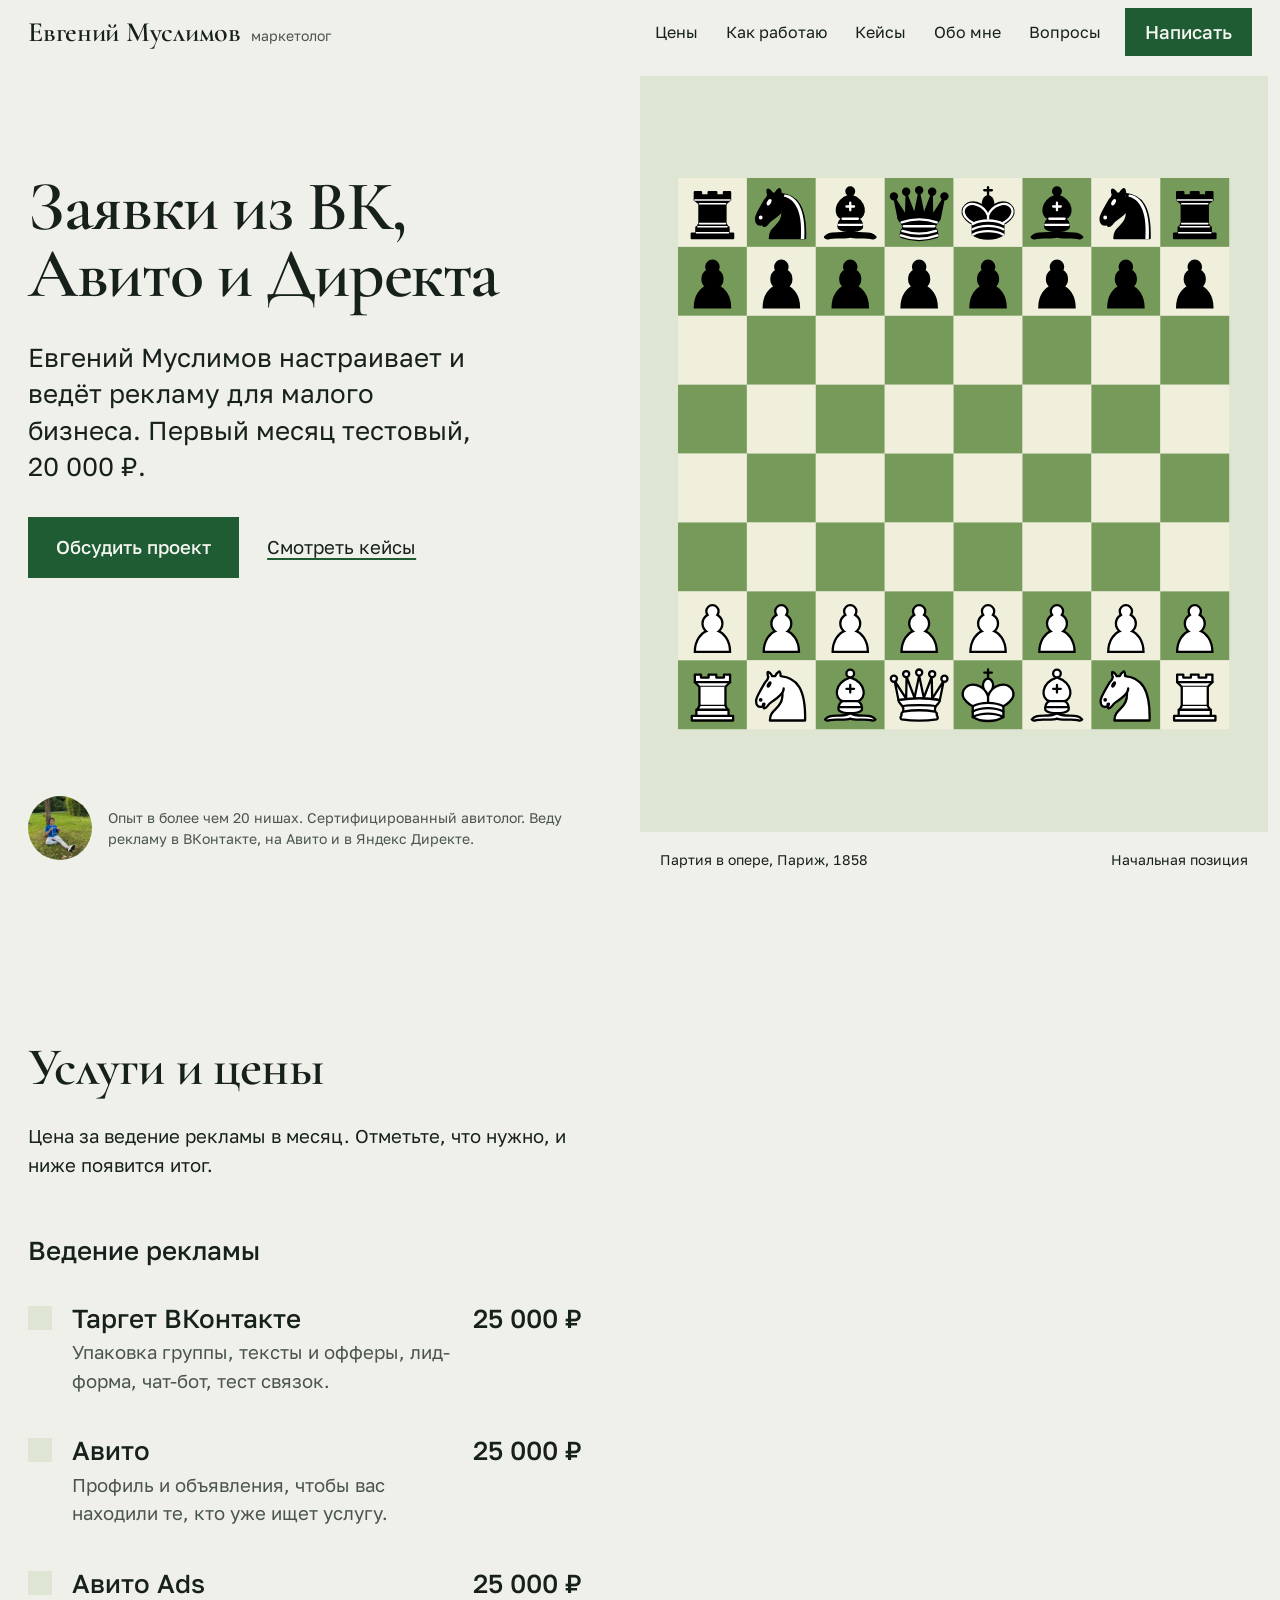
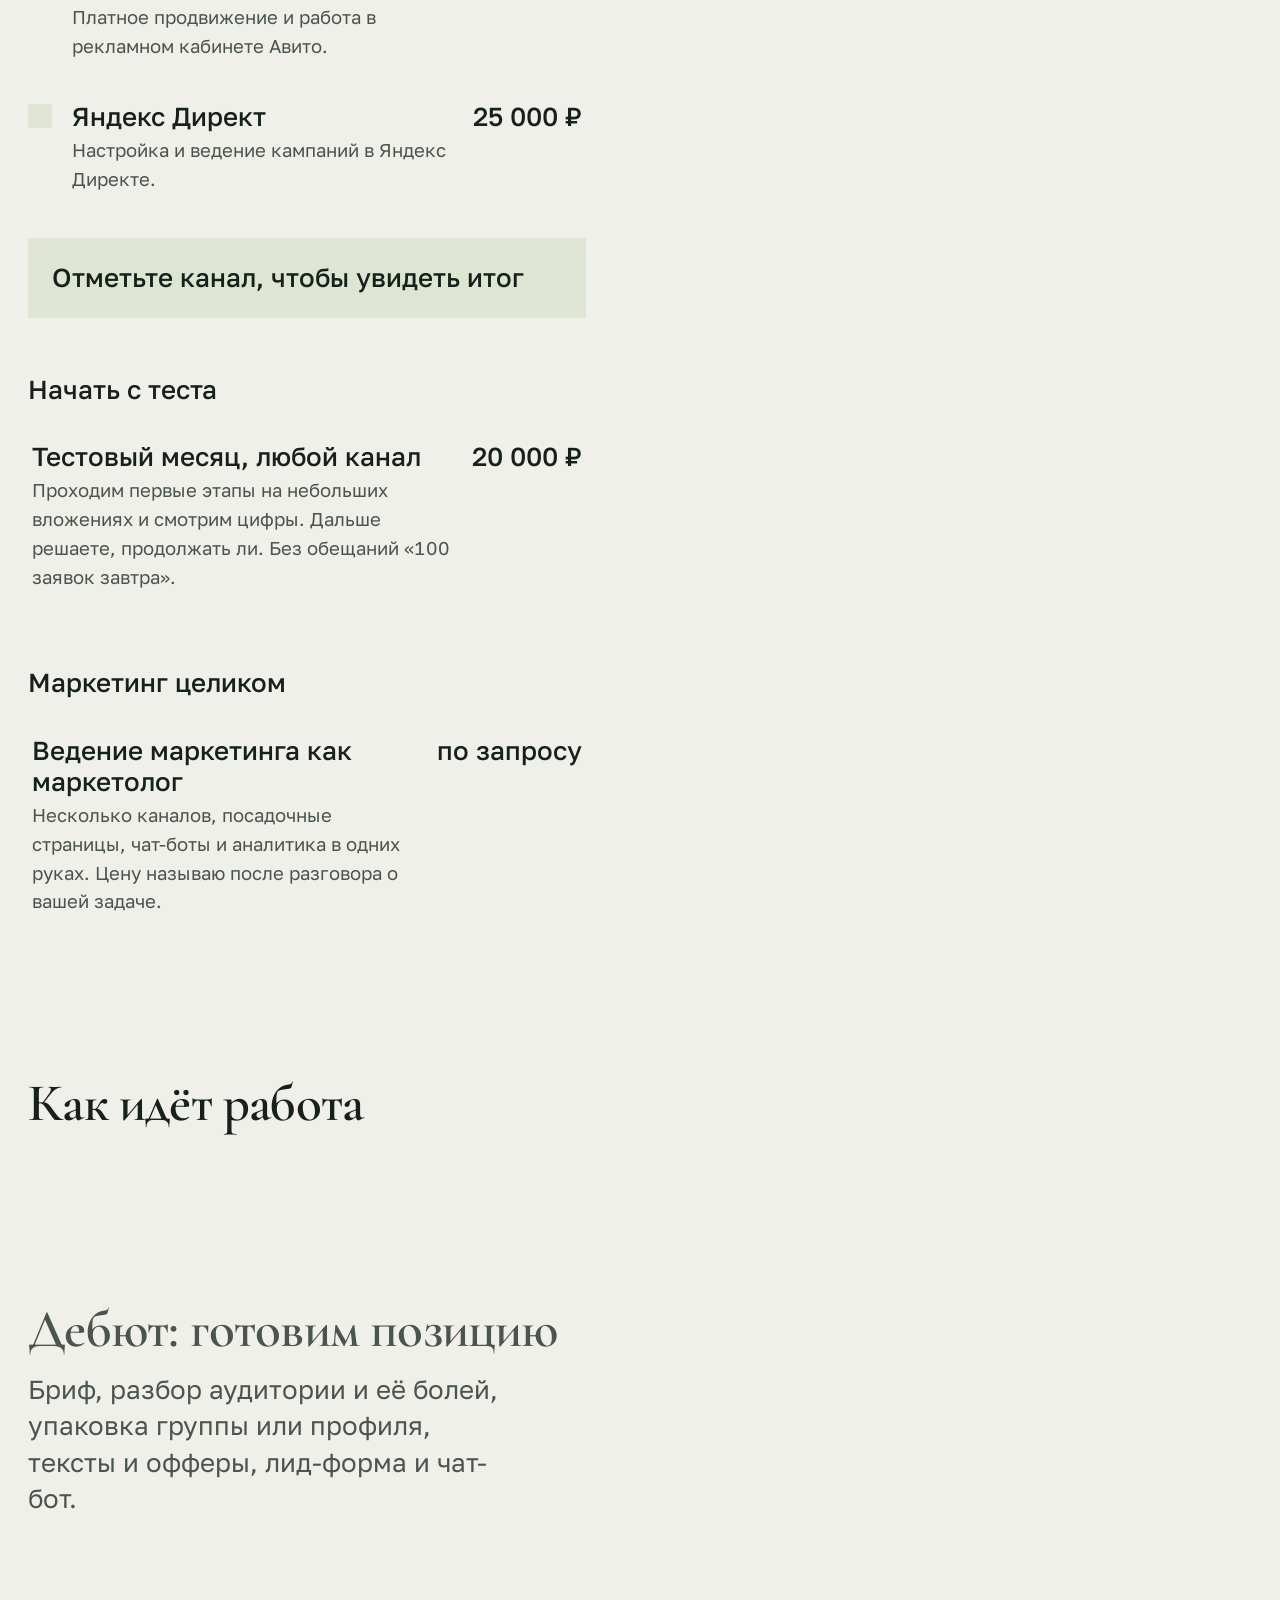
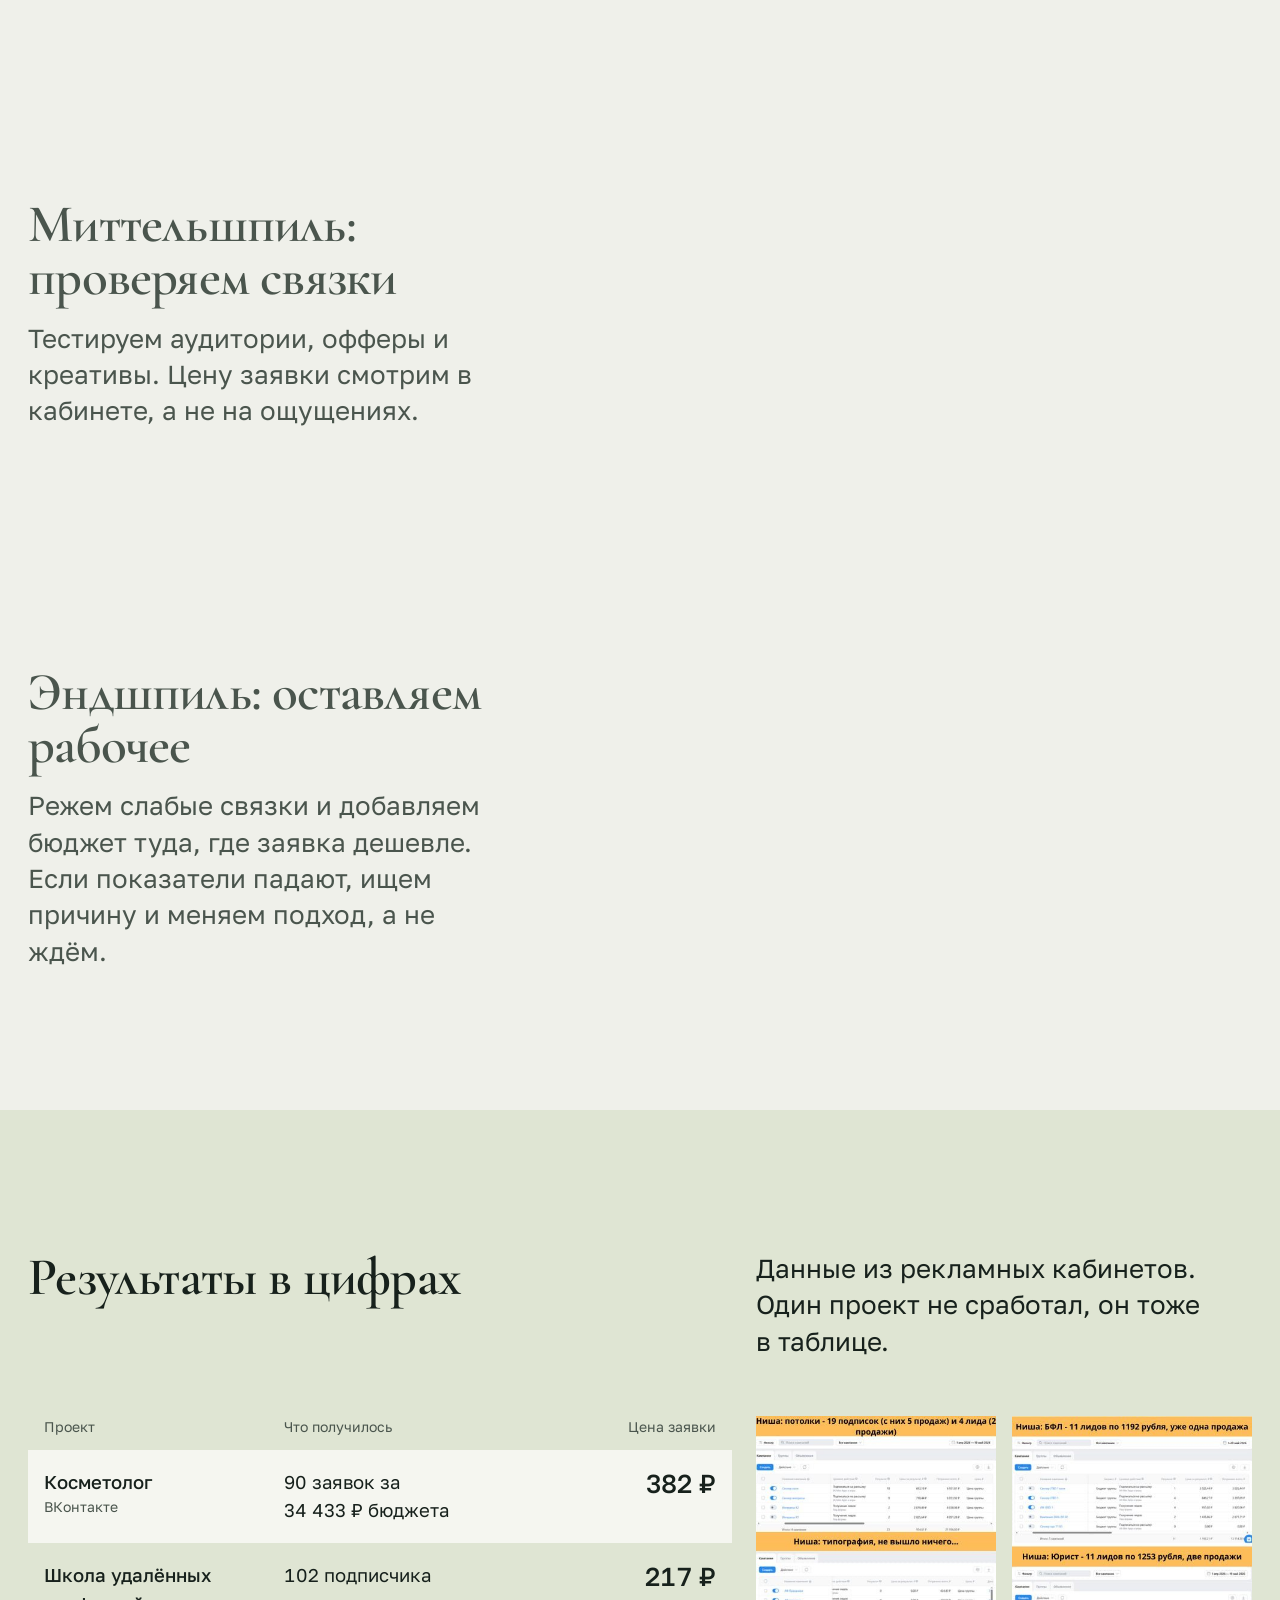
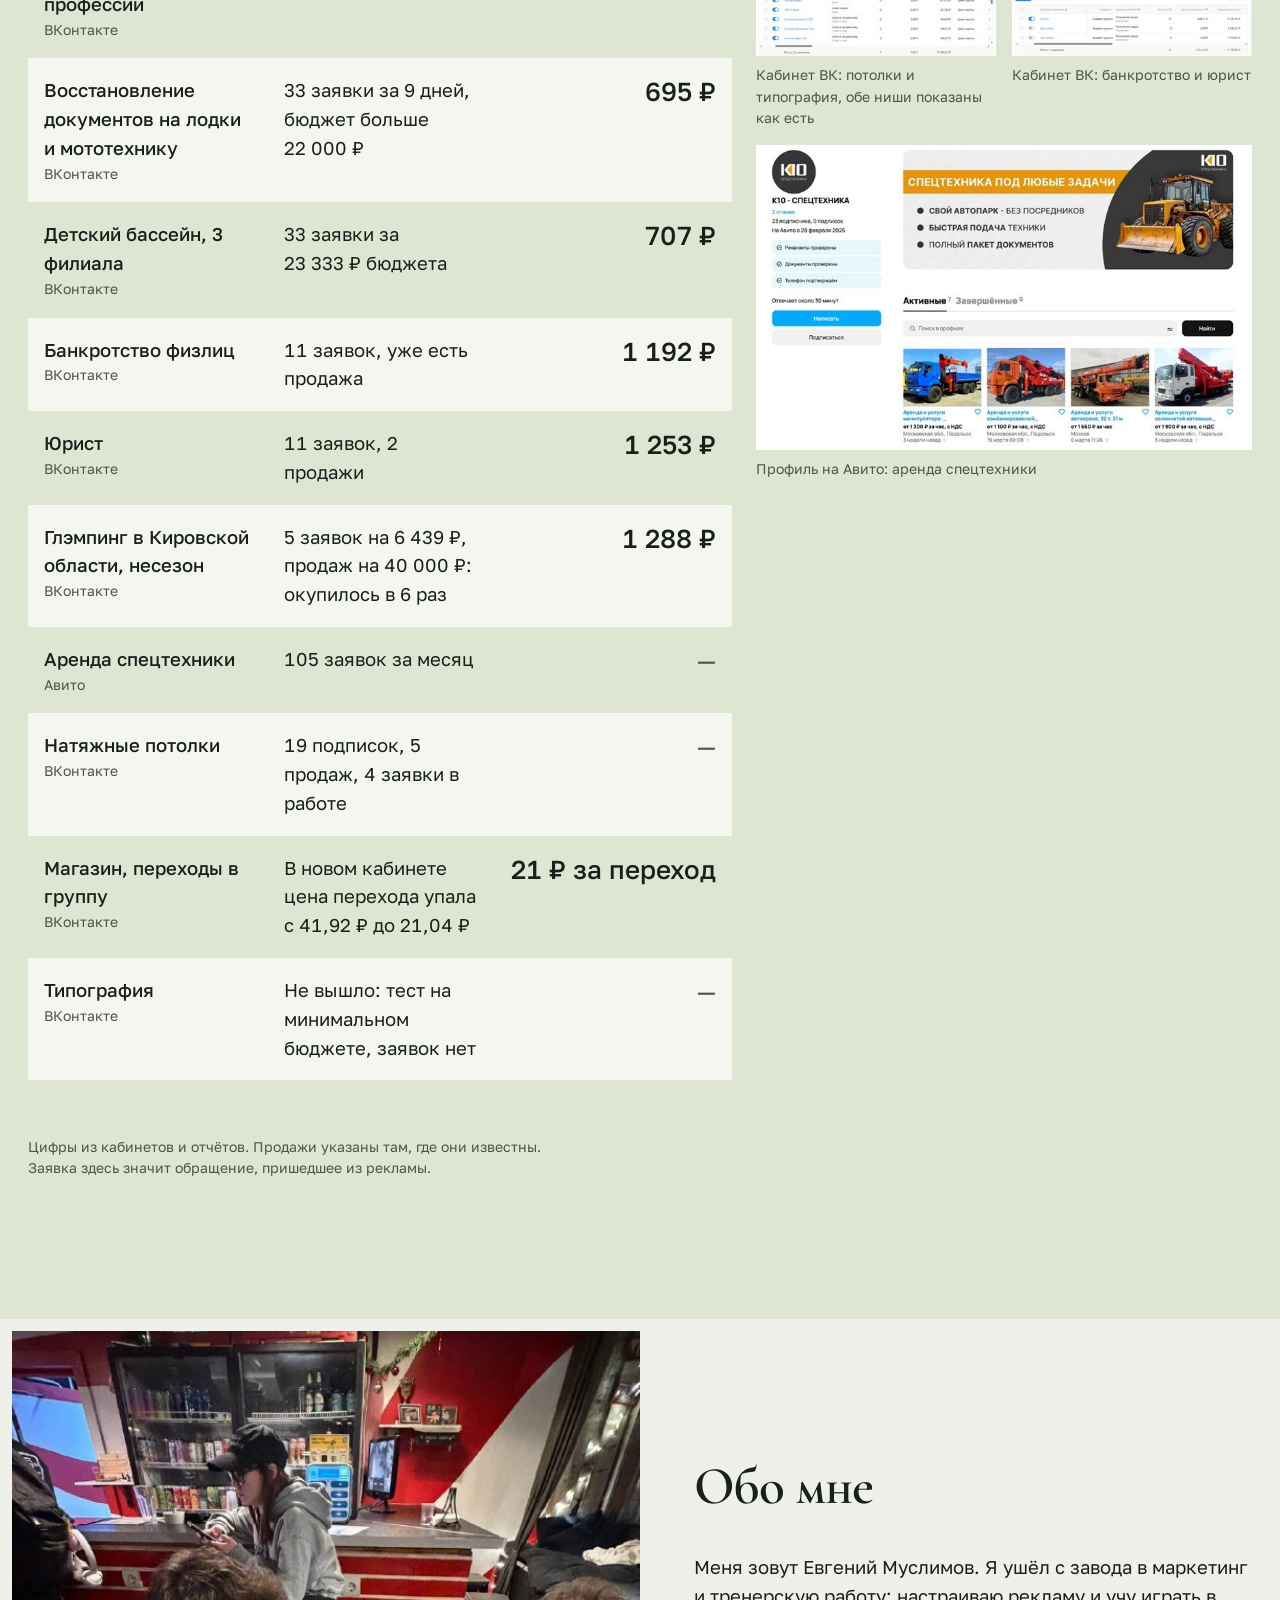
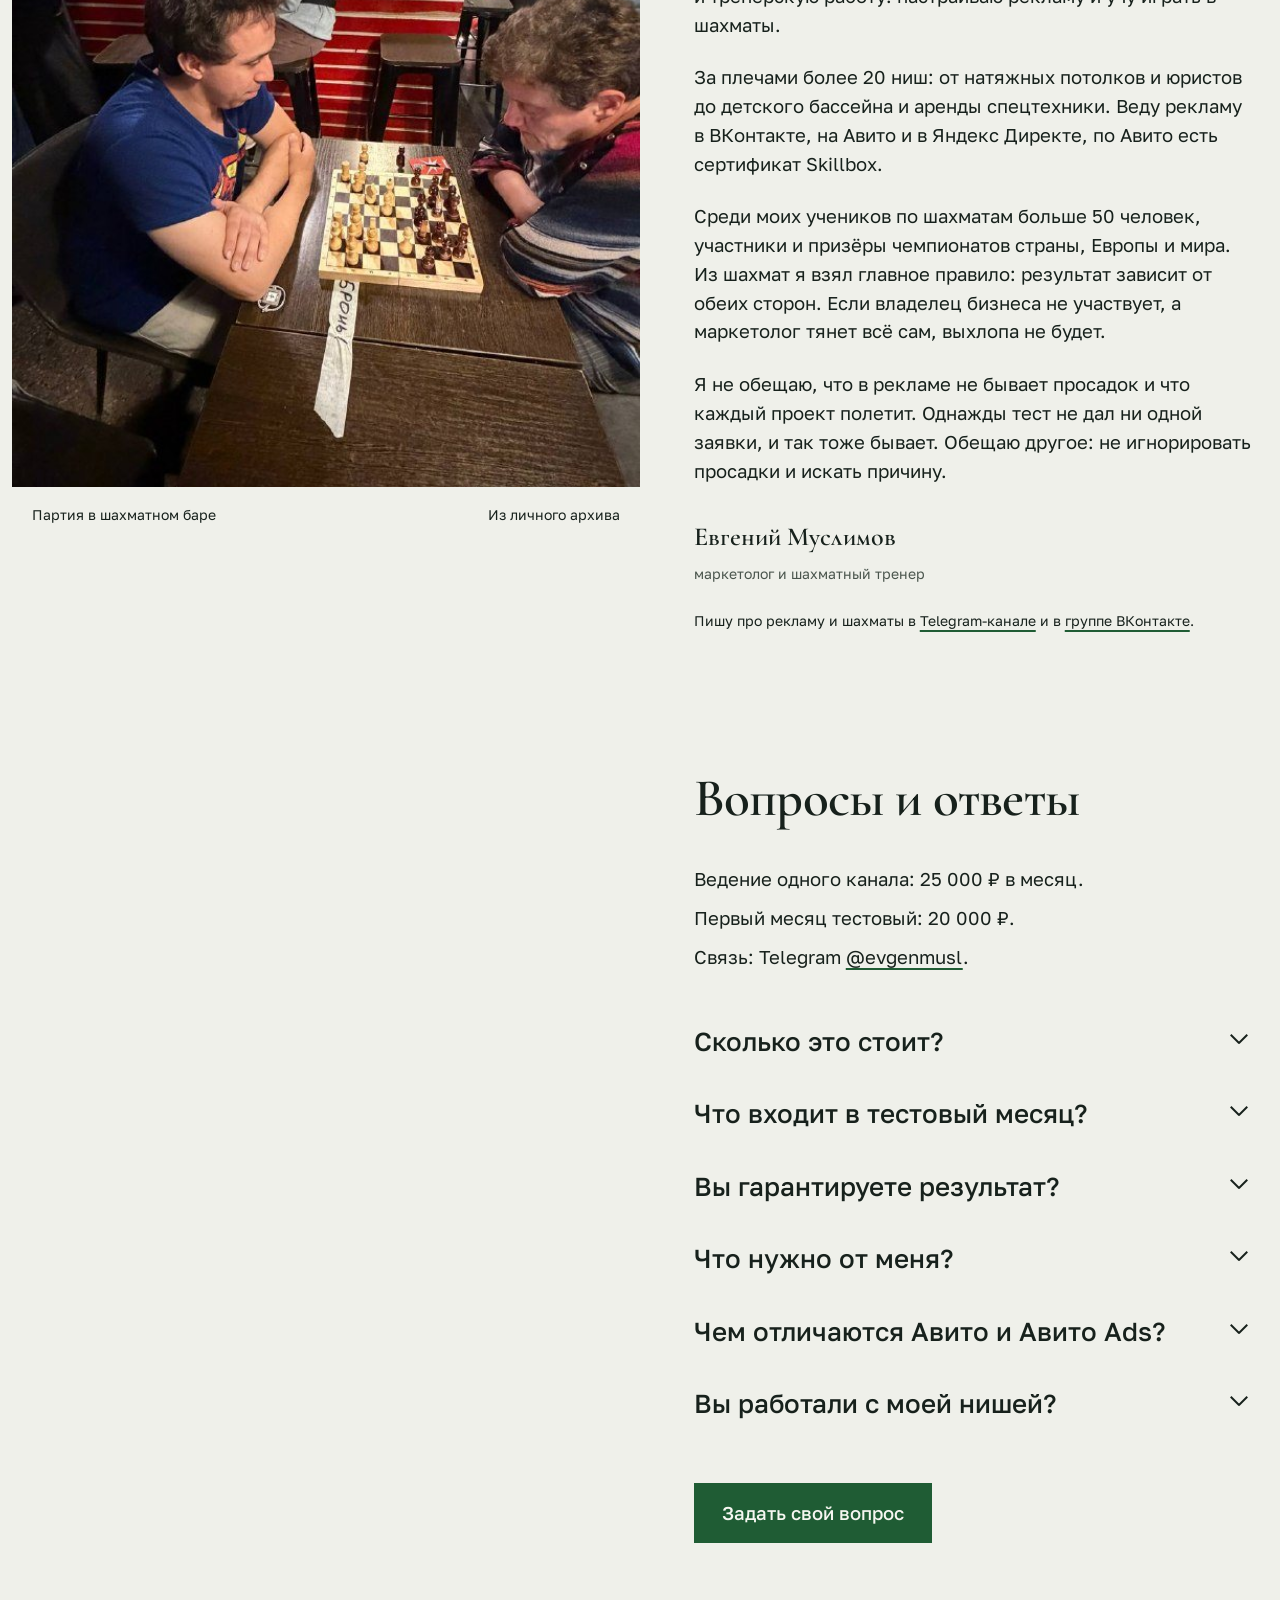
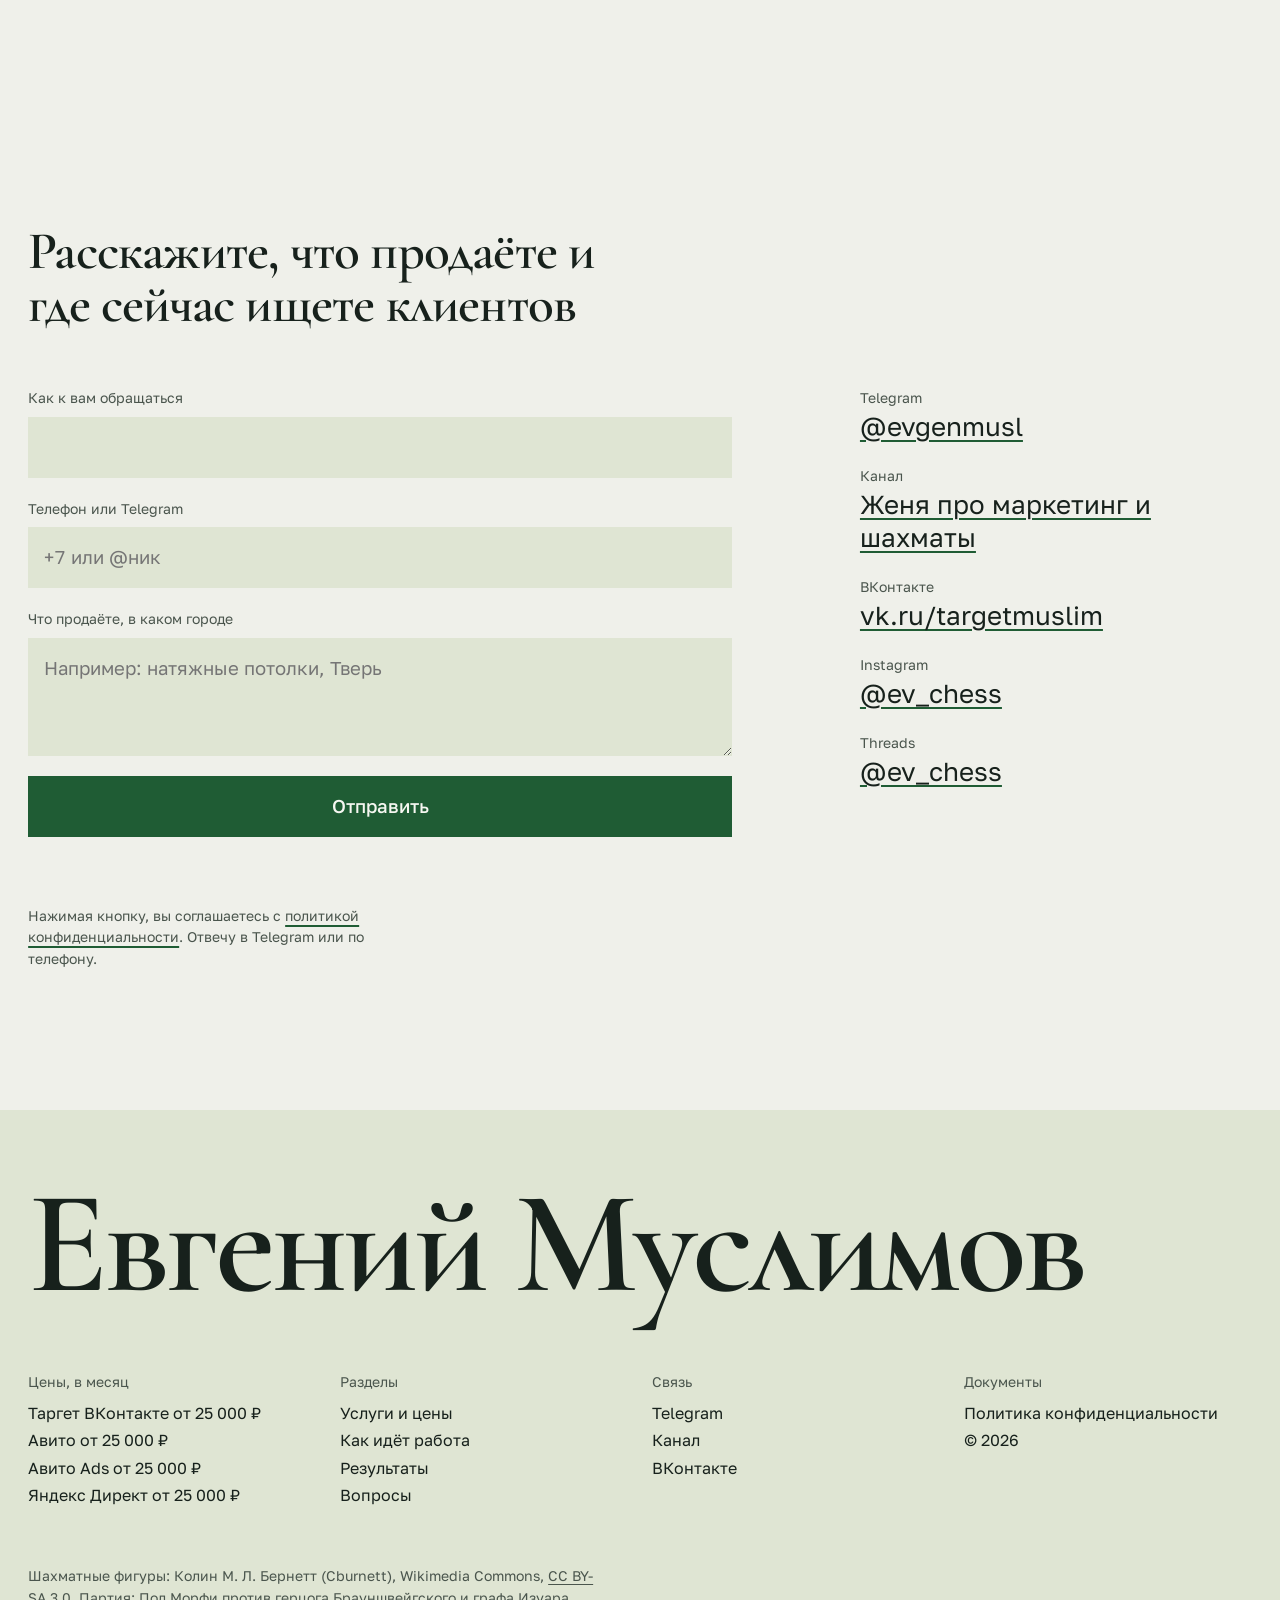
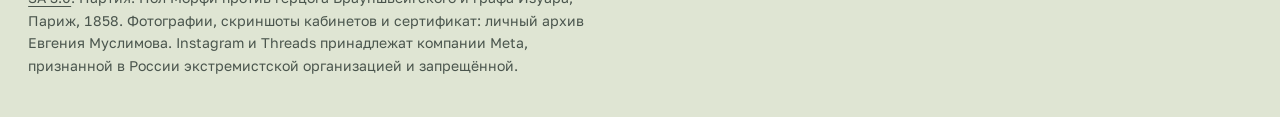
==== index.html @ 206d7241 "init: landing for Evgeny Muslimov (marketing)" ====
<!DOCTYPE html>
<html lang="ru">
<head>
<meta charset="UTF-8">
<meta name="viewport" content="width=device-width, initial-scale=1">
<title>Евгений Муслимов: реклама в ВК, на Авито и в Яндекс Директе от 25 000 ₽ в месяц</title>
<meta name="description" content="Таргетолог, авитолог и директолог Евгений Муслимов. Ведение рекламы в ВКонтакте, на Авито, Авито Ads и в Яндекс Директе по 25 000 ₽ в месяц, тестовый месяц 20 000 ₽. Кейсы с ценой заявки от 217 ₽.">
<meta name="theme-color" content="#eff0ea">
<meta property="og:title" content="Евгений Муслимов: заявки из ВК, Авито и Директа">
<meta property="og:description" content="Ведение рекламы по 25 000 ₽ в месяц, первый месяц тестовый за 20 000 ₽. Кейсы с реальными цифрами из кабинетов.">
<meta property="og:type" content="website">
<link rel="icon" href="data:image/svg+xml,%3Csvg xmlns='http://www.w3.org/2000/svg' viewBox='0 0 64 64'%3E%3Crect width='64' height='64' fill='%23eeeed8'/%3E%3Crect x='32' width='32' height='32' fill='%23759a5a'/%3E%3Crect y='32' width='32' height='32' fill='%23759a5a'/%3E%3C/svg%3E">
<script>document.documentElement.classList.add('js');</script>
<link rel="preconnect" href="https://fonts.googleapis.com">
<link rel="preconnect" href="https://fonts.gstatic.com" crossorigin>
<link href="https://fonts.googleapis.com/css2?family=Cormorant+Garamond:wght@600&family=Golos+Text:wght@400;500&display=swap" rel="stylesheet">
<link rel="stylesheet" href="styles.css">
<script type="application/ld+json">
{"@context":"https://schema.org","@type":"ProfessionalService","name":"Евгений Муслимов, интернет-маркетолог","description":"Настройка и ведение рекламы в ВКонтакте, на Авито и в Яндекс Директе","founder":{"@type":"Person","name":"Евгений Муслимов","sameAs":["https://t.me/chessmar","https://vk.ru/targetmuslim"]},"makesOffer":[{"@type":"Offer","name":"Таргетированная реклама ВКонтакте, ведение в месяц","price":"25000","priceCurrency":"RUB"},{"@type":"Offer","name":"Авито, ведение в месяц","price":"25000","priceCurrency":"RUB"},{"@type":"Offer","name":"Авито Ads, ведение в месяц","price":"25000","priceCurrency":"RUB"},{"@type":"Offer","name":"Яндекс Директ, ведение в месяц","price":"25000","priceCurrency":"RUB"},{"@type":"Offer","name":"Тестовый месяц в любом канале","price":"20000","priceCurrency":"RUB"}]}
</script>
</head>
<body id="top-page">
<svg xmlns="http://www.w3.org/2000/svg" style="display:none" aria-hidden="true">
<symbol id="bb" viewBox="0 0 45 45"><g style="opacity:1; fill:none; fill-rule:evenodd; fill-opacity:1; stroke:#000000; stroke-width:1.5; stroke-linecap:round; stroke-linejoin:round; stroke-miterlimit:4; stroke-dasharray:none; stroke-opacity:1;" transform="translate(0,0.6)">
    <g style="fill:#000000; stroke:#000000; stroke-linecap:butt;">
      <path d="M 9,36 C 12.39,35.03 19.11,36.43 22.5,34 C 25.89,36.43 32.61,35.03 36,36 C 36,36 37.65,36.54 39,38 C 38.32,38.97 37.35,38.99 36,38.5 C 32.61,37.53 25.89,38.96 22.5,37.5 C 19.11,38.96 12.39,37.53 9,38.5 C 7.65,38.99 6.68,38.97 6,38 C 7.35,36.54 9,36 9,36 z"/>
      <path d="M 15,32 C 17.5,34.5 27.5,34.5 30,32 C 30.5,30.5 30,30 30,30 C 30,27.5 27.5,26 27.5,26 C 33,24.5 33.5,14.5 22.5,10.5 C 11.5,14.5 12,24.5 17.5,26 C 17.5,26 15,27.5 15,30 C 15,30 14.5,30.5 15,32 z"/>
      <path d="M 25 8 A 2.5 2.5 0 1 1  20,8 A 2.5 2.5 0 1 1  25 8 z"/>
    </g>
    <path d="M 17.5,26 L 27.5,26 M 15,30 L 30,30 M 22.5,15.5 L 22.5,20.5 M 20,18 L 25,18" style="fill:none; stroke:#ffffff; stroke-linejoin:miter;"/>
  </g></symbol>
<symbol id="wb" viewBox="0 0 45 45"><g style="opacity:1; fill:none; fill-rule:evenodd; fill-opacity:1; stroke:#000000; stroke-width:1.5; stroke-linecap:round; stroke-linejoin:round; stroke-miterlimit:4; stroke-dasharray:none; stroke-opacity:1;" transform="translate(0,0.6)">
    <g style="fill:#ffffff; stroke:#000000; stroke-linecap:butt;">
      <path d="M 9,36 C 12.39,35.03 19.11,36.43 22.5,34 C 25.89,36.43 32.61,35.03 36,36 C 36,36 37.65,36.54 39,38 C 38.32,38.97 37.35,38.99 36,38.5 C 32.61,37.53 25.89,38.96 22.5,37.5 C 19.11,38.96 12.39,37.53 9,38.5 C 7.65,38.99 6.68,38.97 6,38 C 7.35,36.54 9,36 9,36 z"/>
      <path d="M 15,32 C 17.5,34.5 27.5,34.5 30,32 C 30.5,30.5 30,30 30,30 C 30,27.5 27.5,26 27.5,26 C 33,24.5 33.5,14.5 22.5,10.5 C 11.5,14.5 12,24.5 17.5,26 C 17.5,26 15,27.5 15,30 C 15,30 14.5,30.5 15,32 z"/>
      <path d="M 25 8 A 2.5 2.5 0 1 1  20,8 A 2.5 2.5 0 1 1  25 8 z"/>
    </g>
    <path d="M 17.5,26 L 27.5,26 M 15,30 L 30,30 M 22.5,15.5 L 22.5,20.5 M 20,18 L 25,18" style="fill:none; stroke:#000000; stroke-linejoin:miter;"/>
  </g></symbol>
<symbol id="bk" viewBox="0 0 45 45"><g style="fill:none; fill-opacity:1; fill-rule:evenodd; stroke:#000000; stroke-width:1.5; stroke-linecap:round;stroke-linejoin:round;stroke-miterlimit:4; stroke-dasharray:none; stroke-opacity:1;">
    <path d="M 22.5,11.63 L 22.5,6" style="fill:none; stroke:#000000; stroke-linejoin:miter;" id="path6570"/>
    <path d="M 22.5,25 C 22.5,25 27,17.5 25.5,14.5 C 25.5,14.5 24.5,12 22.5,12 C 20.5,12 19.5,14.5 19.5,14.5 C 18,17.5 22.5,25 22.5,25" style="fill:#000000;fill-opacity:1; stroke-linecap:butt; stroke-linejoin:miter;"/>
    <path d="M 12.5,37 C 18,40.5 27,40.5 32.5,37 L 32.5,30 C 32.5,30 41.5,25.5 38.5,19.5 C 34.5,13 25,16 22.5,23.5 L 22.5,27 L 22.5,23.5 C 20,16 10.5,13 6.5,19.5 C 3.5,25.5 12.5,30 12.5,30 L 12.5,37" style="fill:#000000; stroke:#000000;"/>
    <path d="M 20,8 L 25,8" style="fill:none; stroke:#000000; stroke-linejoin:miter;"/>
    <path d="M 32,29.5 C 32,29.5 40.5,25.5 38.03,19.85 C 34.15,14 25,18 22.5,24.5 L 22.5,26.6 L 22.5,24.5 C 20,18 10.85,14 6.97,19.85 C 4.5,25.5 13,29.5 13,29.5" style="fill:none; stroke:#ffffff;"/>
    <path d="M 12.5,30 C 18,27 27,27 32.5,30 M 12.5,33.5 C 18,30.5 27,30.5 32.5,33.5 M 12.5,37 C 18,34 27,34 32.5,37" style="fill:none; stroke:#ffffff;"/>
  </g></symbol>
<symbol id="wk" viewBox="0 0 45 45"><g fill="none" fill-rule="evenodd" stroke="#000" stroke-linecap="round" stroke-linejoin="round" stroke-width="1.5">
    <path stroke-linejoin="miter" d="M22.5 11.63V6M20 8h5"/>
    <path fill="#fff" stroke-linecap="butt" stroke-linejoin="miter" d="M22.5 25s4.5-7.5 3-10.5c0 0-1-2.5-3-2.5s-3 2.5-3 2.5c-1.5 3 3 10.5 3 10.5"/>
    <path fill="#fff" d="M12.5 37c5.5 3.5 14.5 3.5 20 0v-7s9-4.5 6-10.5c-4-6.5-13.5-3.5-16 4V27v-3.5c-2.5-7.5-12-10.5-16-4-3 6 6 10.5 6 10.5v7"/>
    <path d="M12.5 30c5.5-3 14.5-3 20 0m-20 3.5c5.5-3 14.5-3 20 0m-20 3.5c5.5-3 14.5-3 20 0"/>
  </g></symbol>
<symbol id="bn" viewBox="0 0 45 45"><g style="opacity:1; fill:none; fill-opacity:1; fill-rule:evenodd; stroke:#000000; stroke-width:1.5; stroke-linecap:round;stroke-linejoin:round;stroke-miterlimit:4; stroke-dasharray:none; stroke-opacity:1;" transform="translate(0,0.3)">
    <path
      d="M 22,10 C 32.5,11 38.5,18 38,39 L 15,39 C 15,30 25,32.5 23,18"
      style="fill:#000000; stroke:#000000;" />
    <path
      d="M 24,18 C 24.38,20.91 18.45,25.37 16,27 C 13,29 13.18,31.34 11,31 C 9.958,30.06 12.41,27.96 11,28 C 10,28 11.19,29.23 10,30 C 9,30 5.997,31 6,26 C 6,24 12,14 12,14 C 12,14 13.89,12.1 14,10.5 C 13.27,9.506 13.5,8.5 13.5,7.5 C 14.5,6.5 16.5,10 16.5,10 L 18.5,10 C 18.5,10 19.28,8.008 21,7 C 22,7 22,10 22,10"
      style="fill:#000000; stroke:#000000;" />
    <path
      d="M 9.5 25.5 A 0.5 0.5 0 1 1 8.5,25.5 A 0.5 0.5 0 1 1 9.5 25.5 z"
      style="fill:#ffffff; stroke:#ffffff;" />
    <path
      d="M 15 15.5 A 0.5 1.5 0 1 1  14,15.5 A 0.5 1.5 0 1 1  15 15.5 z"
      transform="matrix(0.866,0.5,-0.5,0.866,9.693,-5.173)"
      style="fill:#ffffff; stroke:#ffffff;" />
    <path
      d="M 24.55,10.4 L 24.1,11.85 L 24.6,12 C 27.75,13 30.25,14.49 32.5,18.75 C 34.75,23.01 35.75,29.06 35.25,39 L 35.2,39.5 L 37.45,39.5 L 37.5,39 C 38,28.94 36.62,22.15 34.25,17.66 C 31.88,13.17 28.46,11.02 25.06,10.5 L 24.55,10.4 z "
      style="fill:#ffffff; stroke:none;" />
  </g></symbol>
<symbol id="wn" viewBox="0 0 45 45"><g style="opacity:1; fill:none; fill-opacity:1; fill-rule:evenodd; stroke:#000000; stroke-width:1.5; stroke-linecap:round;stroke-linejoin:round;stroke-miterlimit:4; stroke-dasharray:none; stroke-opacity:1;" transform="translate(0,0.3)">
    <path
      d="M 22,10 C 32.5,11 38.5,18 38,39 L 15,39 C 15,30 25,32.5 23,18"
      style="fill:#ffffff; stroke:#000000;" />
    <path
      d="M 24,18 C 24.38,20.91 18.45,25.37 16,27 C 13,29 13.18,31.34 11,31 C 9.958,30.06 12.41,27.96 11,28 C 10,28 11.19,29.23 10,30 C 9,30 5.997,31 6,26 C 6,24 12,14 12,14 C 12,14 13.89,12.1 14,10.5 C 13.27,9.506 13.5,8.5 13.5,7.5 C 14.5,6.5 16.5,10 16.5,10 L 18.5,10 C 18.5,10 19.28,8.008 21,7 C 22,7 22,10 22,10"
      style="fill:#ffffff; stroke:#000000;" />
    <path
      d="M 9.5 25.5 A 0.5 0.5 0 1 1 8.5,25.5 A 0.5 0.5 0 1 1 9.5 25.5 z"
      style="fill:#000000; stroke:#000000;" />
    <path
      d="M 15 15.5 A 0.5 1.5 0 1 1  14,15.5 A 0.5 1.5 0 1 1  15 15.5 z"
      transform="matrix(0.866,0.5,-0.5,0.866,9.693,-5.173)"
      style="fill:#000000; stroke:#000000;" />
  </g></symbol>
<symbol id="bp" viewBox="0 0 45 45"><path d="m 22.5,9 c -2.21,0 -4,1.79 -4,4 0,0.89 0.29,1.71 0.78,2.38 C 17.33,16.5 16,18.59 16,21 c 0,2.03 0.94,3.84 2.41,5.03 C 15.41,27.09 11,31.58 11,39.5 H 34 C 34,31.58 29.59,27.09 26.59,26.03 28.06,24.84 29,23.03 29,21 29,18.59 27.67,16.5 25.72,15.38 26.21,14.71 26.5,13.89 26.5,13 c 0,-2.21 -1.79,-4 -4,-4 z" style="opacity:1; fill:#000000; fill-opacity:1; fill-rule:nonzero; stroke:#000000; stroke-width:1.5; stroke-linecap:round; stroke-linejoin:miter; stroke-miterlimit:4; stroke-dasharray:none; stroke-opacity:1;"/></symbol>
<symbol id="wp" viewBox="0 0 45 45"><path d="m 22.5,9 c -2.21,0 -4,1.79 -4,4 0,0.89 0.29,1.71 0.78,2.38 C 17.33,16.5 16,18.59 16,21 c 0,2.03 0.94,3.84 2.41,5.03 C 15.41,27.09 11,31.58 11,39.5 H 34 C 34,31.58 29.59,27.09 26.59,26.03 28.06,24.84 29,23.03 29,21 29,18.59 27.67,16.5 25.72,15.38 26.21,14.71 26.5,13.89 26.5,13 c 0,-2.21 -1.79,-4 -4,-4 z" style="opacity:1; fill:#ffffff; fill-opacity:1; fill-rule:nonzero; stroke:#000000; stroke-width:1.5; stroke-linecap:round; stroke-linejoin:miter; stroke-miterlimit:4; stroke-dasharray:none; stroke-opacity:1;"/></symbol>
<symbol id="bq" viewBox="0 0 45 45"><g style="fill:#000000;stroke:#000000;stroke-width:1.5; stroke-linecap:round;stroke-linejoin:round">

    <path d="M 9,26 C 17.5,24.5 30,24.5 36,26 L 38.5,13.5 L 31,25 L 30.7,10.9 L 25.5,24.5 L 22.5,10 L 19.5,24.5 L 14.3,10.9 L 14,25 L 6.5,13.5 L 9,26 z"
    style="stroke-linecap:butt;fill:#000000" />
    <path d="m 9,26 c 0,2 1.5,2 2.5,4 1,1.5 1,1 0.5,3.5 -1.5,1 -1,2.5 -1,2.5 -1.5,1.5 0,2.5 0,2.5 6.5,1 16.5,1 23,0 0,0 1.5,-1 0,-2.5 0,0 0.5,-1.5 -1,-2.5 -0.5,-2.5 -0.5,-2 0.5,-3.5 1,-2 2.5,-2 2.5,-4 -8.5,-1.5 -18.5,-1.5 -27,0 z" />
    <path d="M 11.5,30 C 15,29 30,29 33.5,30" />
    <path d="m 12,33.5 c 6,-1 15,-1 21,0" />
    <circle cx="6" cy="12" r="2" />
    <circle cx="14" cy="9" r="2" />
    <circle cx="22.5" cy="8" r="2" />
    <circle cx="31" cy="9" r="2" />
    <circle cx="39" cy="12" r="2" />
    <path d="M 11,38.5 A 35,35 1 0 0 34,38.5"
    style="fill:none; stroke:#000000;stroke-linecap:butt;" />
    <g style="fill:none; stroke:#ffffff;">
      <path d="M 11,29 A 35,35 1 0 1 34,29" />
      <path d="M 12.5,31.5 L 32.5,31.5" />
      <path d="M 11.5,34.5 A 35,35 1 0 0 33.5,34.5" />
      <path d="M 10.5,37.5 A 35,35 1 0 0 34.5,37.5" />
    </g>
  </g></symbol>
<symbol id="wq" viewBox="0 0 45 45"><g style="fill:#ffffff;stroke:#000000;stroke-width:1.5;stroke-linejoin:round">
    <path d="M 9,26 C 17.5,24.5 30,24.5 36,26 L 38.5,13.5 L 31,25 L 30.7,10.9 L 25.5,24.5 L 22.5,10 L 19.5,24.5 L 14.3,10.9 L 14,25 L 6.5,13.5 L 9,26 z"/>
    <path d="M 9,26 C 9,28 10.5,28 11.5,30 C 12.5,31.5 12.5,31 12,33.5 C 10.5,34.5 11,36 11,36 C 9.5,37.5 11,38.5 11,38.5 C 17.5,39.5 27.5,39.5 34,38.5 C 34,38.5 35.5,37.5 34,36 C 34,36 34.5,34.5 33,33.5 C 32.5,31 32.5,31.5 33.5,30 C 34.5,28 36,28 36,26 C 27.5,24.5 17.5,24.5 9,26 z"/>
    <path d="M 11.5,30 C 15,29 30,29 33.5,30" style="fill:none"/>
    <path d="M 12,33.5 C 18,32.5 27,32.5 33,33.5" style="fill:none"/>
    <circle cx="6" cy="12" r="2" />
    <circle cx="14" cy="9" r="2" />
    <circle cx="22.5" cy="8" r="2" />
    <circle cx="31" cy="9" r="2" />
    <circle cx="39" cy="12" r="2" />
  </g></symbol>
<symbol id="br" viewBox="0 0 45 45"><g style="opacity:1; fill:#000000; fill-opacity:1; fill-rule:evenodd; stroke:#000000; stroke-width:1.5; stroke-linecap:round;stroke-linejoin:round;stroke-miterlimit:4; stroke-dasharray:none; stroke-opacity:1;" transform="translate(0,0.3)">
    <path
      d="M 9,39 L 36,39 L 36,36 L 9,36 L 9,39 z "
      style="stroke-linecap:butt;" />
    <path
      d="M 12.5,32 L 14,29.5 L 31,29.5 L 32.5,32 L 12.5,32 z "
      style="stroke-linecap:butt;" />
    <path
      d="M 12,36 L 12,32 L 33,32 L 33,36 L 12,36 z "
      style="stroke-linecap:butt;" />
    <path
      d="M 14,29.5 L 14,16.5 L 31,16.5 L 31,29.5 L 14,29.5 z "
      style="stroke-linecap:butt;stroke-linejoin:miter;" />
    <path
      d="M 14,16.5 L 11,14 L 34,14 L 31,16.5 L 14,16.5 z "
      style="stroke-linecap:butt;" />
    <path
      d="M 11,14 L 11,9 L 15,9 L 15,11 L 20,11 L 20,9 L 25,9 L 25,11 L 30,11 L 30,9 L 34,9 L 34,14 L 11,14 z "
      style="stroke-linecap:butt;" />
    <path
      d="M 12,35.5 L 33,35.5 L 33,35.5"
      style="fill:none; stroke:#ffffff; stroke-width:1; stroke-linejoin:miter;" />
    <path
      d="M 13,31.5 L 32,31.5"
      style="fill:none; stroke:#ffffff; stroke-width:1; stroke-linejoin:miter;" />
    <path
      d="M 14,29.5 L 31,29.5"
      style="fill:none; stroke:#ffffff; stroke-width:1; stroke-linejoin:miter;" />
    <path
      d="M 14,16.5 L 31,16.5"
      style="fill:none; stroke:#ffffff; stroke-width:1; stroke-linejoin:miter;" />
    <path
      d="M 11,14 L 34,14"
      style="fill:none; stroke:#ffffff; stroke-width:1; stroke-linejoin:miter;" />
  </g></symbol>
<symbol id="wr" viewBox="0 0 45 45"><g style="opacity:1; fill:#ffffff; fill-opacity:1; fill-rule:evenodd; stroke:#000000; stroke-width:1.5; stroke-linecap:round;stroke-linejoin:round;stroke-miterlimit:4; stroke-dasharray:none; stroke-opacity:1;" transform="translate(0,0.3)">
    <path
      d="M 9,39 L 36,39 L 36,36 L 9,36 L 9,39 z "
      style="stroke-linecap:butt;" />
    <path
      d="M 12,36 L 12,32 L 33,32 L 33,36 L 12,36 z "
      style="stroke-linecap:butt;" />
    <path
      d="M 11,14 L 11,9 L 15,9 L 15,11 L 20,11 L 20,9 L 25,9 L 25,11 L 30,11 L 30,9 L 34,9 L 34,14"
      style="stroke-linecap:butt;" />
    <path
      d="M 34,14 L 31,17 L 14,17 L 11,14" />
    <path
      d="M 31,17 L 31,29.5 L 14,29.5 L 14,17"
      style="stroke-linecap:butt; stroke-linejoin:miter;" />
    <path
      d="M 31,29.5 L 32.5,32 L 12.5,32 L 14,29.5" />
    <path
      d="M 11,14 L 34,14"
      style="fill:none; stroke:#000000; stroke-linejoin:miter;" />
  </g></symbol>
</svg>
<a class="skip" href="#price">К ценам</a>

<header class="header" id="header">
  <div class="wrap header__inner">
    <a class="logo" href="#top" aria-label="Евгений Муслимов, на главную">
      <span class="logo__name">Евгений Муслимов</span>
      <span class="logo__sfx">маркетолог</span>
    </a>
    <nav class="nav" aria-label="Разделы">
      <a href="#price">Цены</a>
      <a href="#how">Как работаю</a>
      <a href="#cases">Кейсы</a>
      <a href="#about">Обо мне</a>
      <a href="#faq">Вопросы</a>
    </nav>
    <a class="btn btn--small" href="#contact">Написать</a>
    <button class="burger" id="burger" type="button" aria-expanded="false" aria-controls="menu">Меню</button>
  </div>
  <nav class="menu" id="menu" aria-label="Разделы">
    <a href="#price">Цены</a>
    <a href="#how">Как работаю</a>
    <a href="#cases">Кейсы</a>
    <a href="#about">Обо мне</a>
    <a href="#faq">Вопросы</a>
    <a href="#contact">Написать</a>
  </nav>
</header>

<main>
  <!-- Часть 1: доска с партией стоит на месте, текст читается слева -->
  <div class="split" id="stage-a">
    <figure class="stage stage--board" id="board-stage">
      <div class="board-wrap">
        <svg id="board" viewBox="0 0 800 800" role="img" aria-label="Шахматная доска: партия разыгрывается по мере прокрутки страницы" preserveAspectRatio="xMidYMid meet"></svg>
      </div>
      <figcaption class="stage__bar">
        <span>Партия в опере, Париж, 1858</span>
        <span id="board-move">Ход 0 из 17</span>
      </figcaption>
    </figure>

    <div class="split__text">
      <section class="hero" id="top">
        <div class="hero__body">
          <h1 class="display">Заявки из ВК, Авито и Директа</h1>
          <p class="lead hero__lead">Евгений Муслимов настраивает и ведёт рекламу для малого бизнеса. Первый месяц тестовый, 20&nbsp;000&nbsp;₽.</p>
          <div class="hero__actions">
            <a class="btn" href="#contact">Обсудить проект</a>
            <a class="link" href="#cases">Смотреть кейсы</a>
          </div>
          <svg class="board board--inline" data-n="0" viewBox="0 0 800 800" aria-hidden="true"></svg>
        </div>
        <div class="hero__who">
          <img class="avatar" src="img/evgeny.jpg" width="320" height="320" alt="Евгений Муслимов" decoding="async">
          <p class="small">Опыт в более чем 20 нишах. Сертифицированный авитолог. Веду рекламу в ВКонтакте, на Авито и в Яндекс Директе.</p>
        </div>
      </section>

      <section class="price" id="price" aria-labelledby="price-h">
        <h2 class="head" id="price-h">Услуги и цены</h2>
        <p class="body-lead">Цена за ведение рекламы в месяц. Отметьте, что нужно, и ниже появится итог.</p>

        <form class="menu-list" id="calc" onsubmit="return false">
          <h3 class="group">Ведение рекламы</h3>
          <label class="item">
            <input class="item__box" type="checkbox" name="svc" value="Таргет ВКонтакте" data-price="25000">
            <span class="item__tick" aria-hidden="true"></span>
            <span class="item__name">Таргет ВКонтакте</span>
            <span class="item__price">25&nbsp;000&nbsp;₽</span>
            <span class="item__text">Упаковка группы, тексты и офферы, лид-форма, чат-бот, тест связок.</span>
          </label>
          <label class="item">
            <input class="item__box" type="checkbox" name="svc" value="Авито" data-price="25000">
            <span class="item__tick" aria-hidden="true"></span>
            <span class="item__name">Авито</span>
            <span class="item__price">25&nbsp;000&nbsp;₽</span>
            <span class="item__text">Профиль и объявления, чтобы вас находили те, кто уже ищет услугу.</span>
          </label>
          <label class="item">
            <input class="item__box" type="checkbox" name="svc" value="Авито Ads" data-price="25000">
            <span class="item__tick" aria-hidden="true"></span>
            <span class="item__name">Авито Ads</span>
            <span class="item__price">25&nbsp;000&nbsp;₽</span>
            <span class="item__text">Платное продвижение и работа в рекламном кабинете Авито.</span>
          </label>
          <label class="item">
            <input class="item__box" type="checkbox" name="svc" value="Яндекс Директ" data-price="25000">
            <span class="item__tick" aria-hidden="true"></span>
            <span class="item__name">Яндекс Директ</span>
            <span class="item__price">25&nbsp;000&nbsp;₽</span>
            <span class="item__text">Настройка и ведение кампаний в Яндекс Директе.</span>
          </label>

          <div class="sum" id="sum" aria-live="polite">
            <p class="sum__main" id="sum-main">Отметьте канал, чтобы увидеть итог</p>
            <p class="sum__test" id="sum-test"></p>
            <a class="btn btn--block sum__btn" id="sum-btn" href="#contact" hidden>Обсудить этот набор</a>
          </div>

          <h3 class="group">Начать с теста</h3>
          <div class="item item--static">
            <span class="item__name">Тестовый месяц, любой канал</span>
            <span class="item__price">20&nbsp;000&nbsp;₽</span>
            <span class="item__text">Проходим первые этапы на небольших вложениях и смотрим цифры. Дальше решаете, продолжать ли. Без обещаний «100 заявок завтра».</span>
          </div>

          <h3 class="group">Маркетинг целиком</h3>
          <div class="item item--static">
            <span class="item__name">Ведение маркетинга как маркетолог</span>
            <span class="item__price">по запросу</span>
            <span class="item__text">Несколько каналов, посадочные страницы, чат-боты и аналитика в одних руках. Цену называю после разговора о вашей задаче.</span>
          </div>
        </form>
      </section>

      <section class="how" id="how" aria-labelledby="how-h">
        <h2 class="head" id="how-h">Как идёт работа</h2>
        <div class="steps">
          <article class="step" data-anchor="12">
            <svg class="board board--inline" data-n="12" viewBox="0 0 800 800" aria-hidden="true"></svg>
            <h3 class="step__h">Дебют: готовим позицию</h3>
            <p>Бриф, разбор аудитории и её болей, упаковка группы или профиля, тексты и офферы, лид-форма и чат-бот.</p>
          </article>
          <article class="step" data-anchor="24">
            <svg class="board board--inline" data-n="24" viewBox="0 0 800 800" aria-hidden="true"></svg>
            <h3 class="step__h">Миттельшпиль: проверяем связки</h3>
            <p>Тестируем аудитории, офферы и креативы. Цену заявки смотрим в кабинете, а не на ощущениях.</p>
          </article>
          <article class="step" data-anchor="33">
            <svg class="board board--inline" data-n="33" viewBox="0 0 800 800" aria-hidden="true"></svg>
            <h3 class="step__h">Эндшпиль: оставляем рабочее</h3>
            <p>Режем слабые связки и добавляем бюджет туда, где заявка дешевле. Если показатели падают, ищем причину и меняем подход, а не ждём.</p>
          </article>
        </div>
      </section>
    </div>
  </div>

  <!-- Часть 2: на всю ширину, цифры -->
  <section class="cases" id="cases" aria-labelledby="cases-h">
    <div class="wrap cases__inner">
      <h2 class="head cases__h" id="cases-h">Результаты в цифрах</h2>
      <p class="lead cases__lead">Данные из рекламных кабинетов. Один проект не сработал, он тоже в таблице.</p>

      <table class="ledger">
        <caption class="sr">Результаты рекламных кампаний</caption>
        <thead>
          <tr><th scope="col">Проект</th><th scope="col">Что получилось</th><th scope="col">Цена заявки</th></tr>
        </thead>
        <tbody>
          <tr><th scope="row">Косметолог<small>ВКонтакте</small></th><td>90 заявок за 34&nbsp;433&nbsp;₽ бюджета</td><td class="num">382&nbsp;₽</td></tr>
          <tr><th scope="row">Школа удалённых профессий<small>ВКонтакте</small></th><td>102 подписчика</td><td class="num">217&nbsp;₽</td></tr>
          <tr><th scope="row">Восстановление документов на лодки и мототехнику<small>ВКонтакте</small></th><td>33 заявки за 9 дней, бюджет больше 22&nbsp;000&nbsp;₽</td><td class="num">695&nbsp;₽</td></tr>
          <tr><th scope="row">Детский бассейн, 3 филиала<small>ВКонтакте</small></th><td>33 заявки за 23&nbsp;333&nbsp;₽ бюджета</td><td class="num">707&nbsp;₽</td></tr>
          <tr><th scope="row">Банкротство физлиц<small>ВКонтакте</small></th><td>11 заявок, уже есть продажа</td><td class="num">1&nbsp;192&nbsp;₽</td></tr>
          <tr><th scope="row">Юрист<small>ВКонтакте</small></th><td>11 заявок, 2 продажи</td><td class="num">1&nbsp;253&nbsp;₽</td></tr>
          <tr><th scope="row">Глэмпинг в Кировской области, несезон<small>ВКонтакте</small></th><td>5 заявок на 6&nbsp;439&nbsp;₽, продаж на 40&nbsp;000&nbsp;₽: окупилось в 6 раз</td><td class="num">1&nbsp;288&nbsp;₽</td></tr>
          <tr><th scope="row">Аренда спецтехники<small>Авито</small></th><td>105 заявок за месяц</td><td class="num num--none">—</td></tr>
          <tr><th scope="row">Натяжные потолки<small>ВКонтакте</small></th><td>19 подписок, 5 продаж, 4 заявки в работе</td><td class="num num--none">—</td></tr>
          <tr><th scope="row">Магазин, переходы в группу<small>ВКонтакте</small></th><td>В новом кабинете цена перехода упала с 41,92&nbsp;₽ до 21,04&nbsp;₽</td><td class="num">21&nbsp;₽ за переход</td></tr>
          <tr class="ledger__miss"><th scope="row">Типография<small>ВКонтакте</small></th><td>Не вышло: тест на минимальном бюджете, заявок нет</td><td class="num num--none">—</td></tr>
        </tbody>
      </table>

      <div class="proof">
        <figure class="proof__a">
          <img src="img/cabinet-ceilings.jpg" width="400" height="400" alt="Рекламный кабинет ВКонтакте: натяжные потолки, 19 подписок, и типография без результата" loading="lazy">
          <figcaption>Кабинет ВК: потолки и типография, обе ниши показаны как есть</figcaption>
        </figure>
        <figure class="proof__b">
          <img src="img/cabinet-law.jpg" width="400" height="400" alt="Рекламный кабинет ВКонтакте: банкротство 11 заявок по 1192 рубля, юрист 11 заявок по 1253 рубля" loading="lazy">
          <figcaption>Кабинет ВК: банкротство и юрист</figcaption>
        </figure>
        <figure class="proof__c">
          <img src="img/avito-profile.jpg" width="725" height="446" alt="Профиль компании на Авито: аренда спецтехники, манипуляторы и автовышки" loading="lazy">
          <figcaption>Профиль на Авито: аренда спецтехники</figcaption>
        </figure>
      </div>
      <p class="small muted cases__note">Цифры из кабинетов и отчётов. Продажи указаны там, где они известны. Заявка здесь значит обращение, пришедшее из рекламы.</p>
    </div>
  </section>

  <!-- Часть 3: фото стоит на месте, письмо и вопросы справа -->
  <div class="split split--rev" id="stage-b">
    <figure class="stage stage--photo" id="photo-stage">
      <div class="photo-wrap">
        <img class="slide is-on" data-i="0" src="img/bar.jpg" width="600" height="800" alt="Евгений Муслимов за шахматной партией в баре" loading="lazy">
        <img class="slide" data-i="1" src="img/train.jpg" width="800" height="600" alt="Евгений Муслимов играет в шахматы с проводником в купе поезда" loading="lazy">
        <img class="slide" data-i="2" src="img/certificate.jpg" width="565" height="800" alt="Сертификат Skillbox: Евгений Муслимов, Авитолог" loading="lazy">
      </div>
      <figcaption class="stage__bar">
        <span id="photo-cap">Партия в шахматном баре</span>
        <span>Из личного архива</span>
      </figcaption>
    </figure>

    <div class="split__text">
      <section class="about" id="about" aria-labelledby="about-h">
        <h2 class="head" id="about-h">Обо мне</h2>
        <div class="letter">
          <p data-slide="0">Меня зовут Евгений Муслимов. Я ушёл с завода в маркетинг и тренерскую работу: настраиваю рекламу и учу играть в шахматы.</p>
          <p>За плечами более 20 ниш: от натяжных потолков и юристов до детского бассейна и аренды спецтехники. Веду рекламу в ВКонтакте, на Авито и в Яндекс Директе, по Авито есть сертификат Skillbox.</p>
          <p data-slide="1">Среди моих учеников по шахматам больше 50 человек, участники и призёры чемпионатов страны, Европы и мира. Из шахмат я взял главное правило: результат зависит от обеих сторон. Если владелец бизнеса не участвует, а маркетолог тянет всё сам, выхлопа не будет.</p>
          <p>Я не обещаю, что в рекламе не бывает просадок и что каждый проект полетит. Однажды тест не дал ни одной заявки, и так тоже бывает. Обещаю другое: не игнорировать просадки и искать причину.</p>
          <figure class="letter__photo"><img src="img/train.jpg" width="800" height="600" alt="Евгений Муслимов играет в шахматы с проводником в купе поезда" loading="lazy"></figure>
          <p class="letter__sign"><span class="letter__name">Евгений Муслимов</span><br><span class="small muted">маркетолог и шахматный тренер</span></p>
          <p class="small">Пишу про рекламу и шахматы в <a class="link" href="https://t.me/chessmar" target="_blank" rel="noopener">Telegram-канале</a> и в <a class="link" href="https://vk.ru/targetmuslim" target="_blank" rel="noopener">группе ВКонтакте</a>.</p>
        </div>
      </section>

      <section class="faq" id="faq" aria-labelledby="faq-h" data-slide="2">
        <h2 class="head" id="faq-h">Вопросы и ответы</h2>
        <ul class="facts">
          <li>Ведение одного канала: 25&nbsp;000&nbsp;₽ в месяц.</li>
          <li>Первый месяц тестовый: 20&nbsp;000&nbsp;₽.</li>
          <li>Связь: Telegram <a class="link" href="https://t.me/evgenmusl" target="_blank" rel="noopener">@evgenmusl</a>.</li>
        </ul>
        <div class="qa">
          <details class="qa__item">
            <summary>Сколько это стоит?</summary>
            <p>25&nbsp;000&nbsp;₽ в месяц за один канал: таргет ВКонтакте, Авито, Авито Ads или Яндекс Директ. Первый месяц тестовый, 20&nbsp;000&nbsp;₽. Полное ведение маркетинга считаю после разговора.</p>
          </details>
          <details class="qa__item">
            <summary>Что входит в тестовый месяц?</summary>
            <p>Мы проходим первые этапы на небольших вложениях: упаковка, запуск, тест связок. В конце месяца смотрим цифры и решаем, продолжать ли.</p>
          </details>
          <details class="qa__item">
            <summary>Вы гарантируете результат?</summary>
            <p>Нет. Рынок, ниша и предложение у каждого свои, и не каждая ниша заходит с первого раза. Гарантирую другое: показываю цифры как есть и не игнорирую просадки.</p>
          </details>
          <details class="qa__item">
            <summary>Что нужно от меня?</summary>
            <p>Ответы на бриф: кого вы ищете, что продаёте, чем отличаетесь. И участие в работе с заявками: результат зависит от обеих сторон.</p>
          </details>
          <details class="qa__item">
            <summary>Чем отличаются Авито и Авито Ads?</summary>
            <p>Авито: профиль и объявления, чтобы вас находили в поиске площадки. Авито Ads: платное продвижение и рекламный кабинет. Какой формат нужен, решаем по вашей нише.</p>
          </details>
          <details class="qa__item">
            <summary>Вы работали с моей нишей?</summary>
            <p>Опыт в более чем 20 нишах: косметолог, юристы и банкротство, детский бассейн, глэмпинг, натяжные потолки, аренда спецтехники, восстановление документов, онлайн-школы. Если вашей нет в списке, на первом разговоре скажу честно, подойдёт ли вам реклама.</p>
          </details>
        </div>
        <figure class="faq__cert"><img src="img/certificate.jpg" width="565" height="800" alt="Сертификат Skillbox: Евгений Муслимов, Авитолог" loading="lazy"></figure>
        <div class="faq__end">
          <a class="btn" href="#contact">Задать свой вопрос</a>
        </div>
      </section>
    </div>
  </div>

  <section class="contact" id="contact" aria-labelledby="contact-h">
    <div class="wrap contact__inner">
      <h2 class="head contact__h" id="contact-h">Расскажите, что продаёте и где сейчас ищете клиентов</h2>
      <div class="contact__col">
        <form id="leadForm" novalidate>
          <input class="hp" type="text" name="_gotcha" tabindex="-1" autocomplete="off" aria-hidden="true">
          <div class="field">
            <label for="f-name">Как к вам обращаться</label>
            <input id="f-name" name="name" type="text" autocomplete="name" required>
          </div>
          <div class="field">
            <label for="f-contact">Телефон или Telegram</label>
            <input id="f-contact" name="contact" type="text" autocomplete="tel" placeholder="+7 или @ник" required>
          </div>
          <div class="field">
            <label for="f-comment">Что продаёте, в каком городе</label>
            <textarea id="f-comment" name="comment" rows="3" placeholder="Например: натяжные потолки, Тверь"></textarea>
          </div>
          <button class="btn btn--block" type="submit">Отправить</button>
          <p class="form__status" id="form-status" role="status" aria-live="polite"></p>
          <p class="form__note">Нажимая кнопку, вы соглашаетесь с <a class="link" href="privacy.html">политикой конфиденциальности</a>. Отвечу в Telegram или по телефону.</p>
        </form>
        <ul class="contact__links">
          <li><span>Telegram</span><a class="link" href="https://t.me/evgenmusl" target="_blank" rel="noopener">@evgenmusl</a></li>
          <li><span>Канал</span><a class="link" href="https://t.me/chessmar" target="_blank" rel="noopener">Женя про маркетинг и шахматы</a></li>
          <li><span>ВКонтакте</span><a class="link" href="https://vk.ru/targetmuslim" target="_blank" rel="noopener">vk.ru/targetmuslim</a></li>
          <li><span>Instagram</span><a class="link" href="https://www.instagram.com/ev_chess" target="_blank" rel="noopener">@ev_chess</a></li>
          <li><span>Threads</span><a class="link" href="https://www.threads.com/@ev_chess" target="_blank" rel="noopener">@ev_chess</a></li>
        </ul>
      </div>
    </div>
  </section>
</main>

<footer class="footer">
  <p class="footer__name" aria-hidden="true">Евгений Муслимов</p>
  <div class="footer__cols">
    <ul><li>Цены, в месяц</li><li>Таргет ВКонтакте от 25&nbsp;000&nbsp;₽</li><li>Авито от 25&nbsp;000&nbsp;₽</li><li>Авито Ads от 25&nbsp;000&nbsp;₽</li><li>Яндекс Директ от 25&nbsp;000&nbsp;₽</li></ul>
    <ul><li>Разделы</li><li><a href="#price">Услуги и цены</a></li><li><a href="#how">Как идёт работа</a></li><li><a href="#cases">Результаты</a></li><li><a href="#faq">Вопросы</a></li></ul>
    <ul><li>Связь</li><li><a href="https://t.me/evgenmusl" target="_blank" rel="noopener">Telegram</a></li><li><a href="https://t.me/chessmar" target="_blank" rel="noopener">Канал</a></li><li><a href="https://vk.ru/targetmuslim" target="_blank" rel="noopener">ВКонтакте</a></li></ul>
    <ul><li>Документы</li><li><a href="privacy.html">Политика конфиденциальности</a></li><li>© <span id="year">2026</span></li></ul>
  </div>
  <p class="footer__credits">Шахматные фигуры: Колин М. Л. Бернетт (Cburnett), Wikimedia Commons, <a href="https://commons.wikimedia.org/wiki/Category:SVG_chess_pieces" target="_blank" rel="noopener">CC BY-SA 3.0</a>. Партия: Пол Морфи против герцога Брауншвейгского и графа Изуара, Париж, 1858. Фотографии, скриншоты кабинетов и сертификат: личный архив Евгения Муслимова. Instagram и Threads принадлежат компании Meta, признанной в России экстремистской организацией и запрещённой.</p>
</footer>

<script src="script.js"></script>
</body>
</html>
---- styles.css ----
/* Евгений Муслимов, маркетолог и шахматный тренер.
   Страница = шахматная партия: доска стоит на месте, позиция меняется по мере чтения. */
:root {
  --paper: #eff0ea;
  --field: #dfe5d3;
  --row: #f5f6f0;
  --pick: #e4e9d6;
  --ink: #17211c;
  --muted: #4a554d;
  --accent: #1f5c34;
  --accent-deep: #164527;
  --accent-ink: #f6f7f1;
  --sq-light: #efefdc;
  --sq-dark: #759a5a;
  --sq-light-hl: #e6e89f;
  --sq-dark-hl: #b4c457;

  --display: 'Cormorant Garamond', 'Times New Roman', serif;
  --text: 'Golos Text', 'Segoe UI', Arial, sans-serif;

  --s-small: 0.875rem;
  --s-body: clamp(1.0625rem, 1rem + 0.2vw, 1.1875rem);
  --s-lead: clamp(1.25rem, 1.1rem + 0.7vw, 1.625rem);
  --s-head: clamp(2rem, 1.4rem + 2.4vw, 3.5rem);
  --s-display: clamp(2.25rem, 1.2rem + 4vw, 5rem);

  --header-h: 64px;
  --margin: clamp(16px, 2.2vw, 32px);
  --pad-text: clamp(24px, 4.2vw, 72px);
  --gap-section: clamp(96px, 11vw, 168px);
  --ease: cubic-bezier(0.22, 1, 0.36, 1);
}

*, *::before, *::after { box-sizing: border-box; }
html { -webkit-text-size-adjust: 100%; }
body {
  margin: 0;
  background: var(--paper);
  color: var(--ink);
  font-family: var(--text);
  font-size: var(--s-body);
  line-height: 1.55;
  font-variant-numeric: tabular-nums;
  -webkit-font-smoothing: antialiased;
  overflow-x: clip;
}
img { display: block; max-width: 100%; height: auto; }
a { color: inherit; }
button, input, textarea { font: inherit; color: inherit; }
h1, h2, h3, p, ul, ol, dl, dd, figure { margin: 0; }
ul, ol { padding: 0; list-style: none; }
::selection { background: var(--accent); color: var(--accent-ink); }
:focus-visible { outline: 3px solid var(--accent); outline-offset: 3px; }

.sr { position: absolute; width: 1px; height: 1px; overflow: hidden; clip-path: inset(50%); white-space: nowrap; }
.skip { position: absolute; left: var(--margin); top: -80px; background: var(--ink); color: var(--paper); padding: 12px 16px; z-index: 100; }
.skip:focus { top: 12px; }
.wrap { padding-inline: var(--margin); max-width: 1680px; margin-inline: auto; }
.display { font-family: var(--display); font-weight: 600; letter-spacing: -0.02em; line-height: 0.95; font-size: var(--s-display); }
.head { font-family: var(--display); font-weight: 600; letter-spacing: -0.015em; line-height: 1; font-size: var(--s-head); text-wrap: balance; }
.lead { font-size: var(--s-lead); line-height: 1.4; }
.small { font-size: var(--s-small); line-height: 1.5; }
.muted { color: var(--muted); }
.link { text-decoration: underline; text-decoration-thickness: 2px; text-underline-offset: 4px; text-decoration-color: var(--accent); transition: color .2s; }
.link:hover { color: var(--accent); }

.btn {
  display: inline-flex; align-items: center; justify-content: center;
  background: var(--accent); color: var(--accent-ink);
  padding: 16px 28px; font-weight: 500; text-decoration: none; border: 0; border-radius: 0; cursor: pointer;
  transition: background .2s, transform .2s var(--ease);
}
.btn:hover { background: var(--accent-deep); transform: translateY(-2px); }
.btn:active { transform: translateY(0) scale(0.98); }
.btn[disabled] { opacity: .6; cursor: default; transform: none; }
.btn--small { padding: 10px 20px; }
.btn--block { width: 100%; }

/* ----- шапка ----- */
.header { position: sticky; top: 0; z-index: 50; background: var(--paper); height: var(--header-h); }
.header__inner { display: flex; align-items: center; gap: 24px; min-width: 0; height: var(--header-h); }
.logo { display: flex; align-items: baseline; gap: 10px; text-decoration: none; flex-shrink: 0; }
.logo__name { font-family: var(--display); font-weight: 600; font-size: 1.75rem; letter-spacing: -0.01em; line-height: 1; }
.logo__sfx { font-size: var(--s-small); color: var(--muted); }
.nav { display: flex; gap: 28px; margin-left: auto; }
.nav a { white-space: nowrap; text-decoration: none; font-size: 1rem; transition: color .2s; }
.nav a:hover { color: var(--accent); }
.burger { display: none; background: var(--field); border: 0; padding: 10px 16px; cursor: pointer; margin-left: auto; }
.menu { display: none; }

/* ----- сцена: половина экрана стоит на месте ----- */
.split { display: grid; grid-template-columns: minmax(0, 1fr) minmax(0, 1fr); align-items: start; }
.split > .stage { grid-column: 2; grid-row: 1; }
.split > .split__text { grid-column: 1; grid-row: 1; }
.split--rev > .stage { grid-column: 1; }
.split--rev > .split__text { grid-column: 2; }

.stage {
  position: sticky; top: calc(var(--header-h) + 12px);
  height: calc(100svh - var(--header-h) - 24px);
  margin: 12px 12px 12px 0;
  background: var(--field);
  display: flex; flex-direction: column;
  overflow: clip;
}
.split--rev .stage { margin: 12px 0 12px 12px; }
.stage__bar {
  display: flex; justify-content: space-between; gap: 16px; align-items: center;
  min-height: 56px; padding: 8px 20px; background: var(--paper);
  font-size: var(--s-small); flex-shrink: 0;
}
.board-wrap { flex: 1; min-height: 0; padding: clamp(16px, 3vw, 44px); display: grid; place-items: center; }
.board-wrap svg { width: 100%; height: 100%; display: block; }
.sq--l { fill: var(--sq-light); }
.sq--d { fill: var(--sq-dark); }
.sq--l.hl { fill: var(--sq-light-hl); }
.sq--d.hl { fill: var(--sq-dark-hl); }
.board--inline { display: none; width: 100%; max-width: 380px; height: auto; aspect-ratio: 1; margin-top: 12px; }
.piece { transition: transform .65s var(--ease), opacity .45s ease; }

.photo-wrap { position: relative; flex: 1; min-height: 0; }
.slide { position: absolute; inset: 0; width: 100%; height: 100%; object-fit: cover; opacity: 0; transition: opacity 1.4s ease; }
.slide.is-on { opacity: 1; }
.slide[data-i="0"] { object-position: 35% 40%; }
.slide[data-i="1"] { object-position: 30% 50%; }
.slide[data-i="2"] { object-position: 50% 30%; }

.split__text > section { padding-inline: var(--margin) var(--pad-text); }
.split--rev .split__text > section { padding-inline: var(--pad-text) var(--margin); }
.split__text > section > * { max-width: 40rem; }

/* ----- первый экран ----- */
.hero { min-height: calc(100svh - var(--header-h)); display: flex; flex-direction: column; justify-content: space-between; gap: 48px; padding-block: 56px 40px; }
.hero__body { display: flex; flex-direction: column; gap: 32px; padding-top: clamp(8px, 6vh, 72px); }
.hero__body .display { text-wrap: balance; }
.hero__lead { max-width: 28ch; }
.hero__actions { display: flex; flex-wrap: wrap; align-items: center; gap: 12px 28px; }
.hero__who { display: flex; align-items: center; gap: 16px; }
.hero__who p { max-width: 34rem; color: var(--muted); }
.avatar { width: 64px; height: 64px; border-radius: 50%; object-fit: cover; flex-shrink: 0; }

/* ----- цены ----- */
.price, .how { padding-block: var(--gap-section) 0; }
.price .head, .how .head { margin-bottom: 28px; }
.body-lead { margin-bottom: 56px; max-width: 34rem; }
.group { font-family: var(--text); font-weight: 500; font-size: var(--s-lead); line-height: 1.2; margin: 56px 0 16px; }
.group:first-child { margin-top: 0; }
.item { position: relative; display: grid; grid-template-columns: 28px 1fr auto; column-gap: 16px; row-gap: 4px; align-items: baseline; padding: 20px 20px 20px 16px; margin-inline: -16px; cursor: pointer; transition: background .2s; }
.item:hover { background: var(--row); }
.item--static { grid-template-columns: 1fr auto; cursor: default; padding-left: 20px; margin-left: -16px; }
.item--static:hover { background: none; }
.item__box { position: absolute; opacity: 0; width: 24px; height: 24px; margin: 0; pointer-events: none; }
.item__tick { grid-row: 1 / span 2; align-self: start; width: 24px; height: 24px; margin-top: 3px; background: var(--field); transition: background .2s; position: relative; }
.item__tick::after { content: ""; position: absolute; left: 8px; top: 3px; width: 8px; height: 14px; border: solid var(--accent-ink); border-width: 0 3px 3px 0; transform: rotate(45deg) scale(0.4); opacity: 0; transition: transform .25s var(--ease), opacity .2s; }
.item__box:checked + .item__tick { background: var(--accent); }
.item__box:checked + .item__tick::after { transform: rotate(45deg) scale(1); opacity: 1; }
.item__box:focus-visible + .item__tick { outline: 3px solid var(--accent); outline-offset: 3px; }
.item:has(.item__box:checked) { background: var(--pick); }
.item__name { font-size: var(--s-lead); line-height: 1.2; font-weight: 500; }
.item__price { font-size: var(--s-lead); line-height: 1.2; font-weight: 500; text-align: right; white-space: nowrap; }
.item__text { grid-column: 2; color: var(--muted); max-width: 36ch; }
.item--static .item__text { grid-column: 1; max-width: 40ch; }

.sum { margin: 24px 0 0; padding: 24px; background: var(--field); display: grid; gap: 6px; }
.sum__main { font-size: var(--s-lead); line-height: 1.25; font-weight: 500; }
.sum__test { color: var(--muted); min-height: 0; }
.sum__test:empty { display: none; }
.sum__btn { margin-top: 14px; }
.sum__btn[hidden] { display: none; }

/* ----- как идёт работа ----- */
.steps { display: grid; }
.step { min-height: 56vh; display: flex; flex-direction: column; justify-content: center; gap: 16px; color: var(--muted); transition: color .4s; }
.step.is-active { color: var(--ink); }
.step__h { font-family: var(--display); font-weight: 600; font-size: var(--s-head); line-height: 1; letter-spacing: -0.015em; }
.step p { font-size: var(--s-lead); line-height: 1.4; max-width: 30ch; }
.how { padding-bottom: 40px; }

/* ----- цифры ----- */
.cases { background: var(--field); padding-block: var(--gap-section); }
.cases__inner { display: grid; grid-template-columns: repeat(12, minmax(0, 1fr)); column-gap: 24px; row-gap: 56px; align-items: start; }
.cases__h { grid-column: 1 / 8; }
.cases__lead { grid-column: 8 / 13; align-self: end; max-width: 28ch; }
.ledger { grid-column: 1 / 8; width: 100%; border-collapse: collapse; }
.ledger thead th { text-align: left; font-weight: 400; font-size: var(--s-small); color: var(--muted); padding: 0 16px 12px; }
.ledger thead th:last-child { text-align: right; }
.ledger tbody tr:nth-child(odd) { background: var(--row); }
.ledger tbody th, .ledger tbody td { padding: 18px 16px; text-align: left; vertical-align: top; font-weight: 500; }
.ledger tbody th small { display: block; font-weight: 400; font-size: var(--s-small); color: var(--muted); }
.ledger tbody td { font-weight: 400; }
.ledger .num { text-align: right; font-weight: 500; font-size: var(--s-lead); line-height: 1.2; white-space: nowrap; }
.ledger .num--none { color: var(--muted); font-weight: 400; }
.proof { grid-column: 8 / 13; display: grid; grid-template-columns: 1fr 1fr; gap: 16px; }
.proof figure { display: grid; gap: 8px; align-content: start; }
.proof img { width: 100%; height: auto; background: var(--paper); }
.proof figcaption { font-size: var(--s-small); color: var(--muted); }
.proof__c { grid-column: 1 / -1; }
.cases__note { grid-column: 1 / 13; max-width: 60ch; }

/* ----- обо мне ----- */
.about, .faq { padding-block: var(--gap-section) 0; }
.about .head, .faq .head { margin-bottom: 40px; }
.letter { display: grid; gap: 24px; }
.letter p { max-width: 36rem; }
.letter__sign { margin-top: 8px; }
.letter__name { font-family: var(--display); font-weight: 600; font-size: var(--s-lead); }
.facts { display: grid; gap: 10px; margin-bottom: 48px; }
.qa { display: grid; gap: 28px; }
.qa__item summary { list-style: none; cursor: pointer; font-size: var(--s-lead); line-height: 1.25; font-weight: 500; padding: 6px 40px 6px 0; position: relative; min-height: 44px; transition: color .2s; }
.qa__item summary::-webkit-details-marker { display: none; }
.qa__item summary:hover { color: var(--accent); }
.qa__item summary::before, .qa__item summary::after { content: ""; position: absolute; right: 6px; top: 18px; width: 12px; height: 2px; background: var(--ink); transition: transform .3s var(--ease); }
.qa__item summary::before { transform: translateX(-5px) rotate(45deg); }
.qa__item summary::after { transform: translateX(3px) rotate(-45deg); }
.qa__item[open] summary::before { transform: translateX(-5px) rotate(-45deg); }
.qa__item[open] summary::after { transform: translateX(3px) rotate(45deg); }
.qa__item p { margin-top: 10px; color: var(--muted); max-width: 36rem; }
.faq__end { margin-top: 56px; padding-bottom: var(--gap-section); }
.letter__photo, .faq__cert { display: none; }

/* ----- связь ----- */
.contact { padding-block: var(--gap-section); }
.contact__inner { display: grid; grid-template-columns: repeat(12, minmax(0, 1fr)); column-gap: 24px; row-gap: 56px; align-items: start; }
.contact__h { grid-column: 1 / 10; }
.contact__col { grid-column: 1 / 13; display: grid; grid-template-columns: repeat(12, minmax(0, 1fr)); column-gap: 24px; row-gap: 48px; align-items: start; }
.contact__col form { grid-column: 1 / 8; display: grid; gap: 20px; }
.contact__links { grid-column: 9 / 13; display: grid; gap: 22px; align-content: start; }
.contact__links a { font-size: var(--s-lead); line-height: 1.25; }
.contact__links li { display: grid; gap: 2px; }
.contact__links span { font-size: var(--s-small); color: var(--muted); }
.field { display: grid; gap: 8px; }
.field label { font-size: var(--s-small); color: var(--muted); }
.field input, .field textarea { background: var(--field); border: 0; border-radius: 0; padding: 16px; width: 100%; font-size: var(--s-body); resize: vertical; }
.field input:focus-visible, .field textarea:focus-visible { outline: 2px solid var(--accent); outline-offset: -2px; }
.hp { position: absolute; left: 0; top: 0; width: 2px; height: 2px; opacity: 0; pointer-events: none; }
.contact__col form { position: relative; }
.form__status { min-height: 1.5em; font-weight: 500; }
.form__note { font-size: var(--s-small); color: var(--muted); max-width: 44ch; }

/* ----- подвал ----- */
.footer { background: var(--field); padding: 72px var(--margin) 40px; }
.footer__name { font-family: var(--display); font-weight: 600; font-size: clamp(3rem, 11.4vw, 13rem); letter-spacing: -0.03em; line-height: 0.85; white-space: nowrap; margin-bottom: 64px; }
.footer__cols { display: grid; grid-template-columns: repeat(4, minmax(0, 1fr)); gap: 32px 24px; }
.footer__cols li { font-size: 1rem; line-height: 1.7; }
.footer__cols li:first-child { font-size: var(--s-small); color: var(--muted); margin-bottom: 6px; }
.footer__cols a { text-decoration: none; }
.footer__cols a:hover { color: var(--accent); }
.footer__credits { margin-top: 56px; font-size: var(--s-small); color: var(--muted); max-width: 64ch; line-height: 1.6; }
.footer__credits a { text-decoration: underline; text-underline-offset: 3px; }

/* ----- появление ----- */
.js .reveal { opacity: 0; transform: translateY(18px); transition: opacity .7s var(--ease), transform .7s var(--ease), background .2s; transition-delay: calc(var(--d, 0) * 70ms), calc(var(--d, 0) * 70ms), 0s; }
.js .reveal.is-visible { opacity: 1; transform: none; }

/* ----- брейкпоинты ----- */
@media (max-width: 1180px) {
  .nav { gap: 20px; }
  .nav a { font-size: 0.9375rem; }
}
@media (max-width: 1100px) {
  .nav { display: none; }
  .burger { display: block; }
  .btn--small { margin-left: 0; }
  .menu.is-open { display: flex; flex-direction: column; position: absolute; top: var(--header-h); left: 0; right: 0; background: var(--paper); padding: 8px var(--margin) 24px; }
  .menu a { padding: 14px 0; font-size: var(--s-lead); text-decoration: none; }
}
@media (max-width: 900px) {
  .split { display: block; }
  .stage--board { display: none; }
  .board--inline { display: block; }
  .stage--photo, .split--rev .stage--photo { position: static; height: auto; margin: 0 12px; }
  .photo-wrap { flex: none; aspect-ratio: 4 / 5; max-height: 72svh; }
  .slide:not([data-i="0"]) { display: none; }
  .slide[data-i="0"] { opacity: 1; }
  .letter__photo, .faq__cert { display: block; }
  .letter__photo img, .faq__cert img { width: 100%; height: auto; }
  .faq__cert { max-width: 22rem; margin-top: 40px; }
  .split__text > section, .split--rev .split__text > section { padding-inline: 20px; }
  .hero { min-height: 0; padding-block: 40px 24px; gap: 32px; }
  .hero__body { padding-top: 0; }
  
  .price, .how, .about, .faq { padding-top: 96px; }
  .step { min-height: 0; padding-block: 40px 0; color: var(--ink); }
  .step p { max-width: 34ch; }
  .steps { gap: 24px; }
  .cases__h, .cases__lead, .ledger, .proof, .cases__note { grid-column: 1 / -1; }
  .cases__lead { align-self: start; }
  .contact__h, .contact__col, .contact__col form, .contact__links { grid-column: 1 / -1; }
  .footer__cols { grid-template-columns: repeat(2, minmax(0, 1fr)); }

  .ledger thead { position: absolute; width: 1px; height: 1px; overflow: hidden; clip-path: inset(50%); }
  .ledger, .ledger tbody { display: block; }
  .ledger tbody tr { display: grid; grid-template-columns: minmax(0, 1fr) auto; gap: 6px 16px; padding: 16px; }
  .ledger tbody th, .ledger tbody td { padding: 0; display: block; }
  .ledger tbody td:nth-child(2) { grid-column: 1 / -1; grid-row: 2; }
  .ledger .num { grid-column: 2; grid-row: 1; }
}
@media (max-width: 560px) {
  .btn--small { display: none; }
  .logo__name { font-size: 1.5rem; }
  .item { grid-template-columns: 28px 1fr; }
  .item__price { grid-column: 2; text-align: left; }
  .item__text { grid-column: 2; }
  .item--static { grid-template-columns: 1fr; }
  .item--static .item__price { text-align: left; }
  .proof { grid-template-columns: 1fr 1fr; gap: 12px; }
  .footer { padding-top: 56px; }
}
@media (max-width: 560px) {
  :root { --margin: 20px; }
}
@media (max-width: 480px) {
  .logo__sfx { display: none; }
  .header__inner { gap: 12px; }
}
@media (prefers-reduced-motion: reduce) {
  .piece, .slide, .reveal, .btn, .step { transition: none !important; }
  .js .reveal { opacity: 1; transform: none; }
}
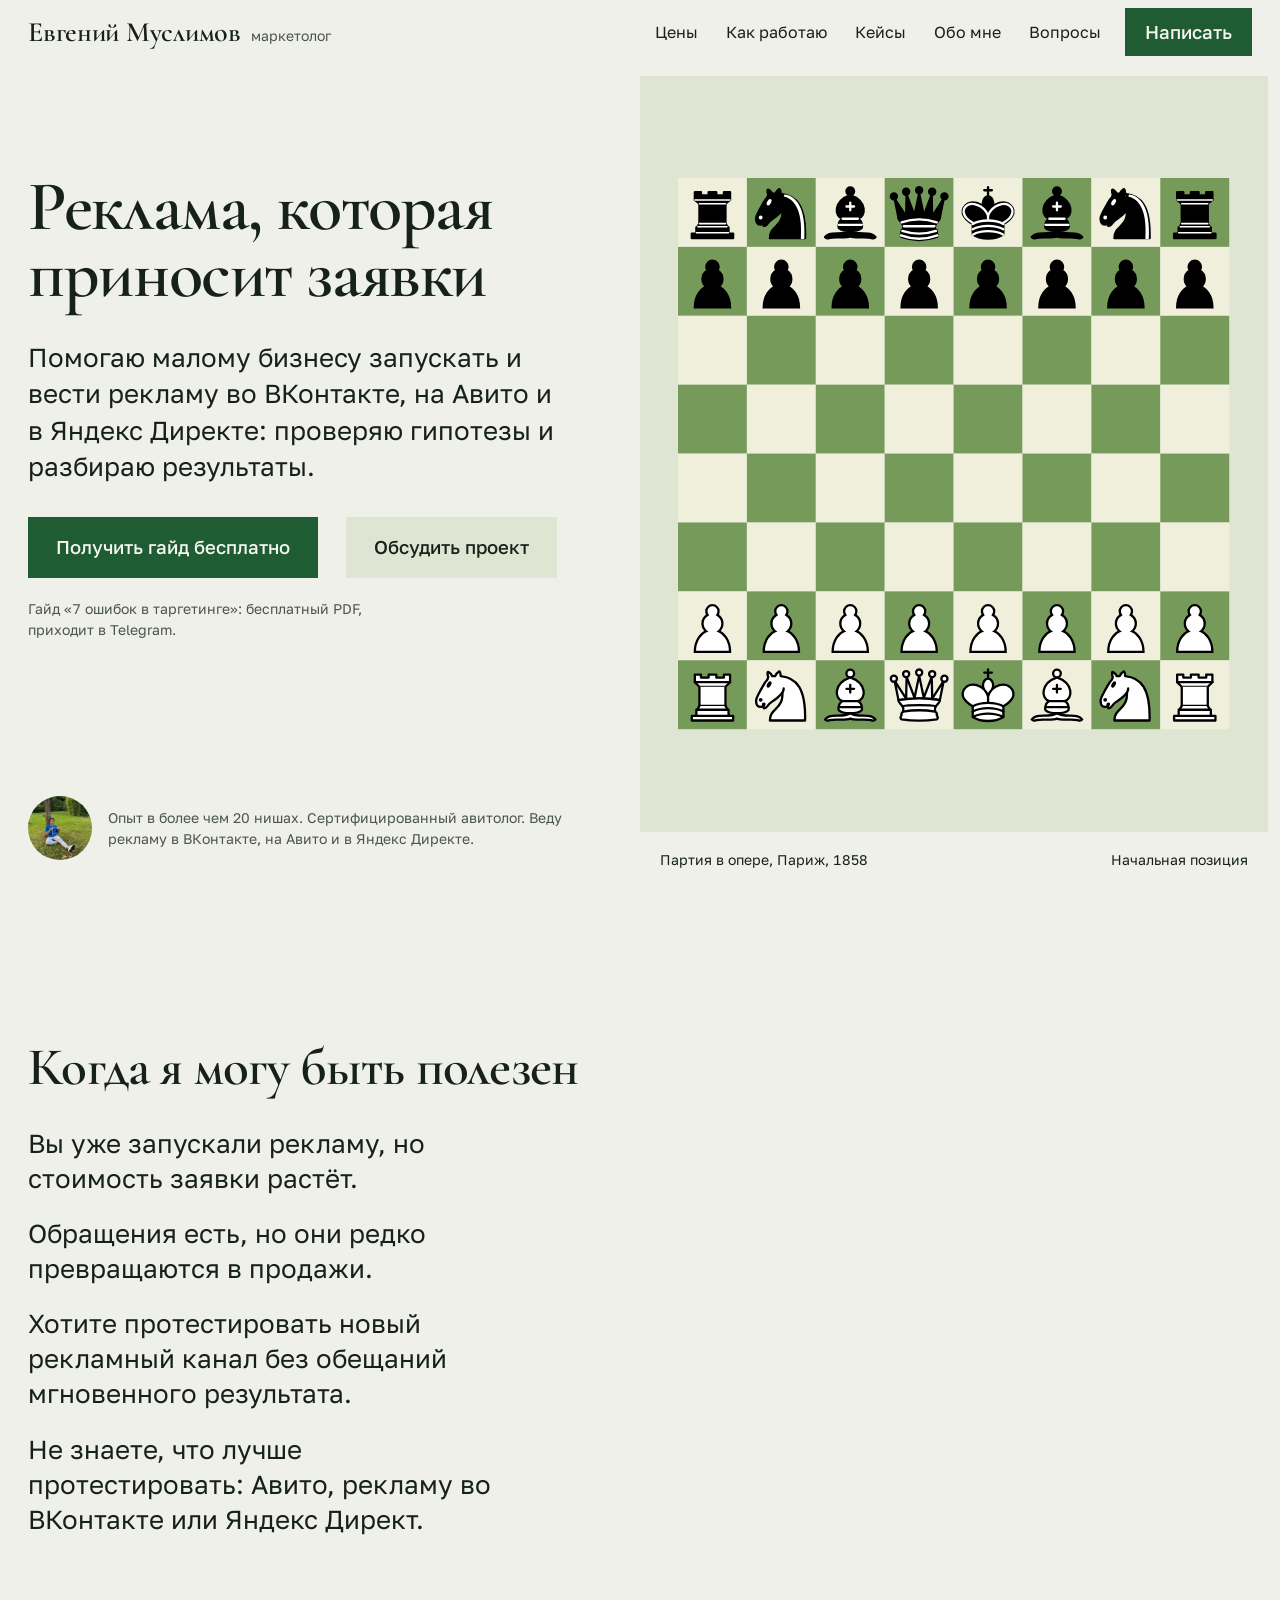
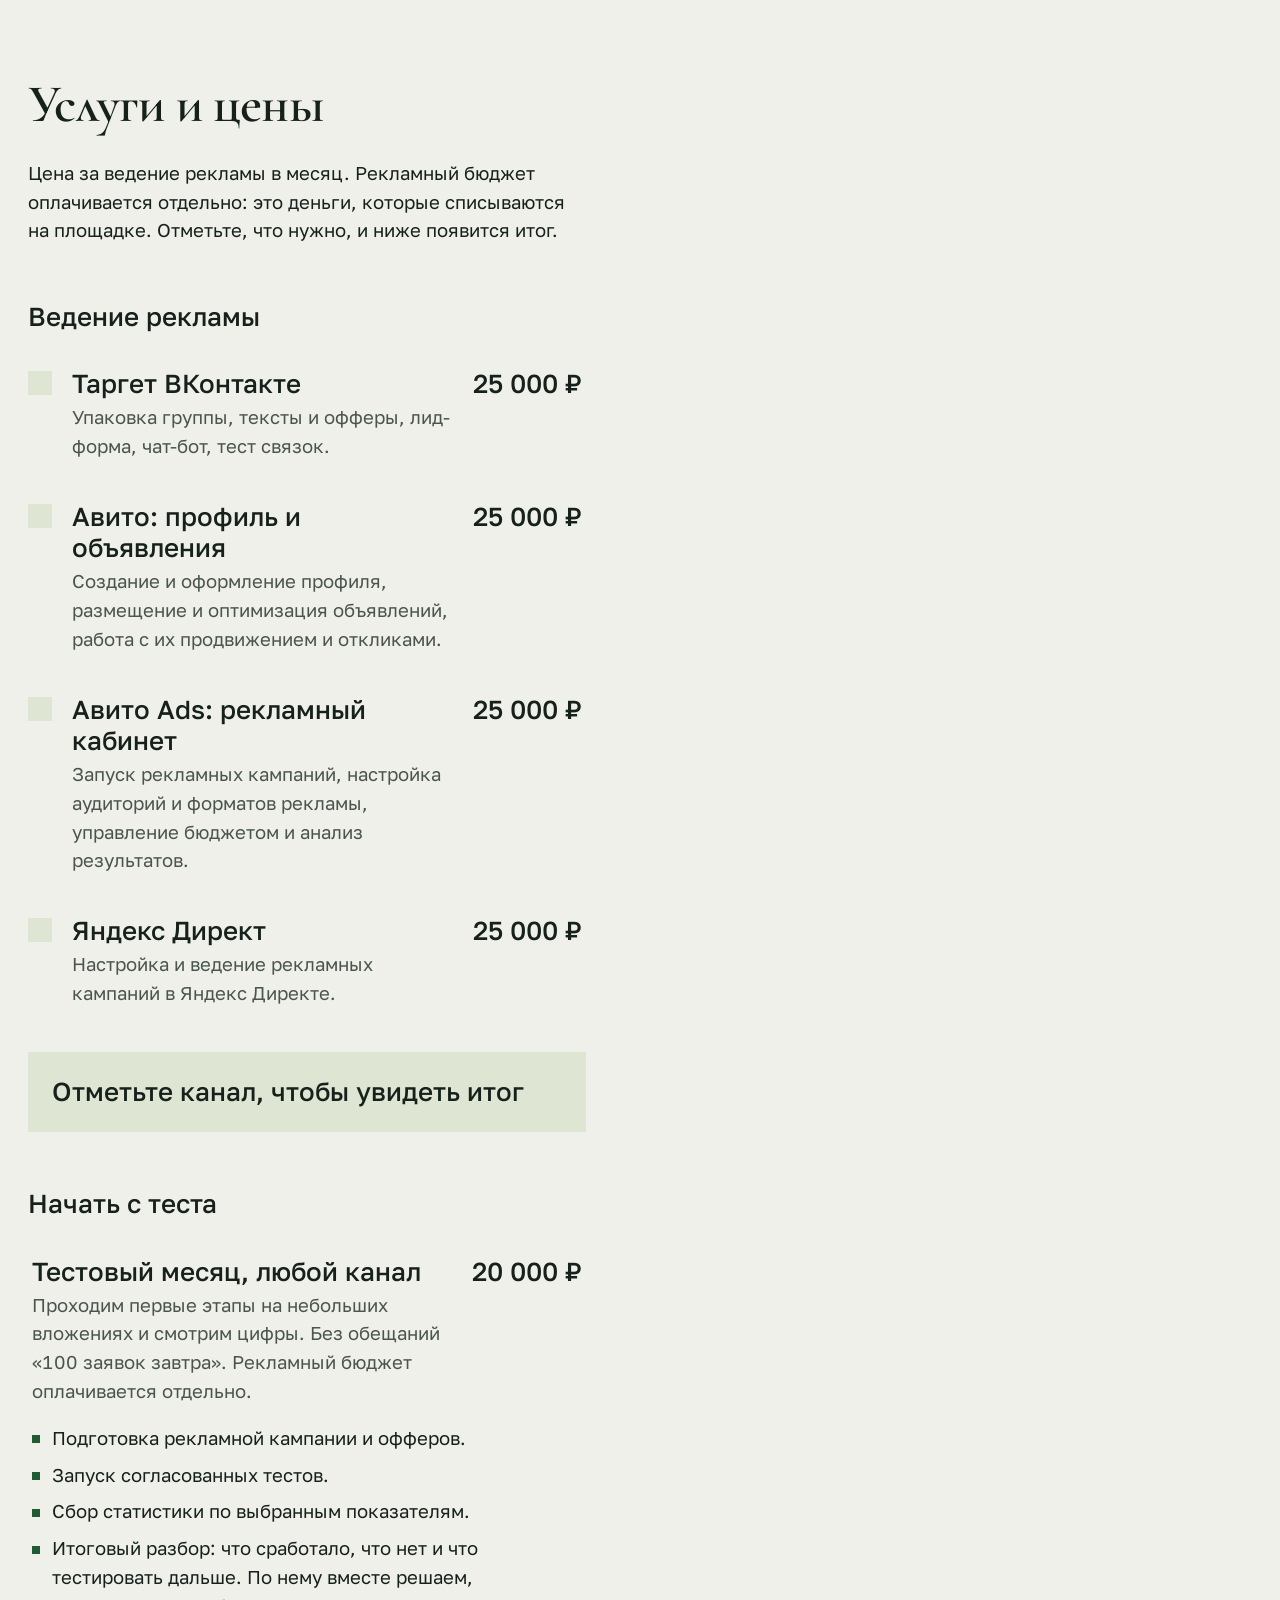
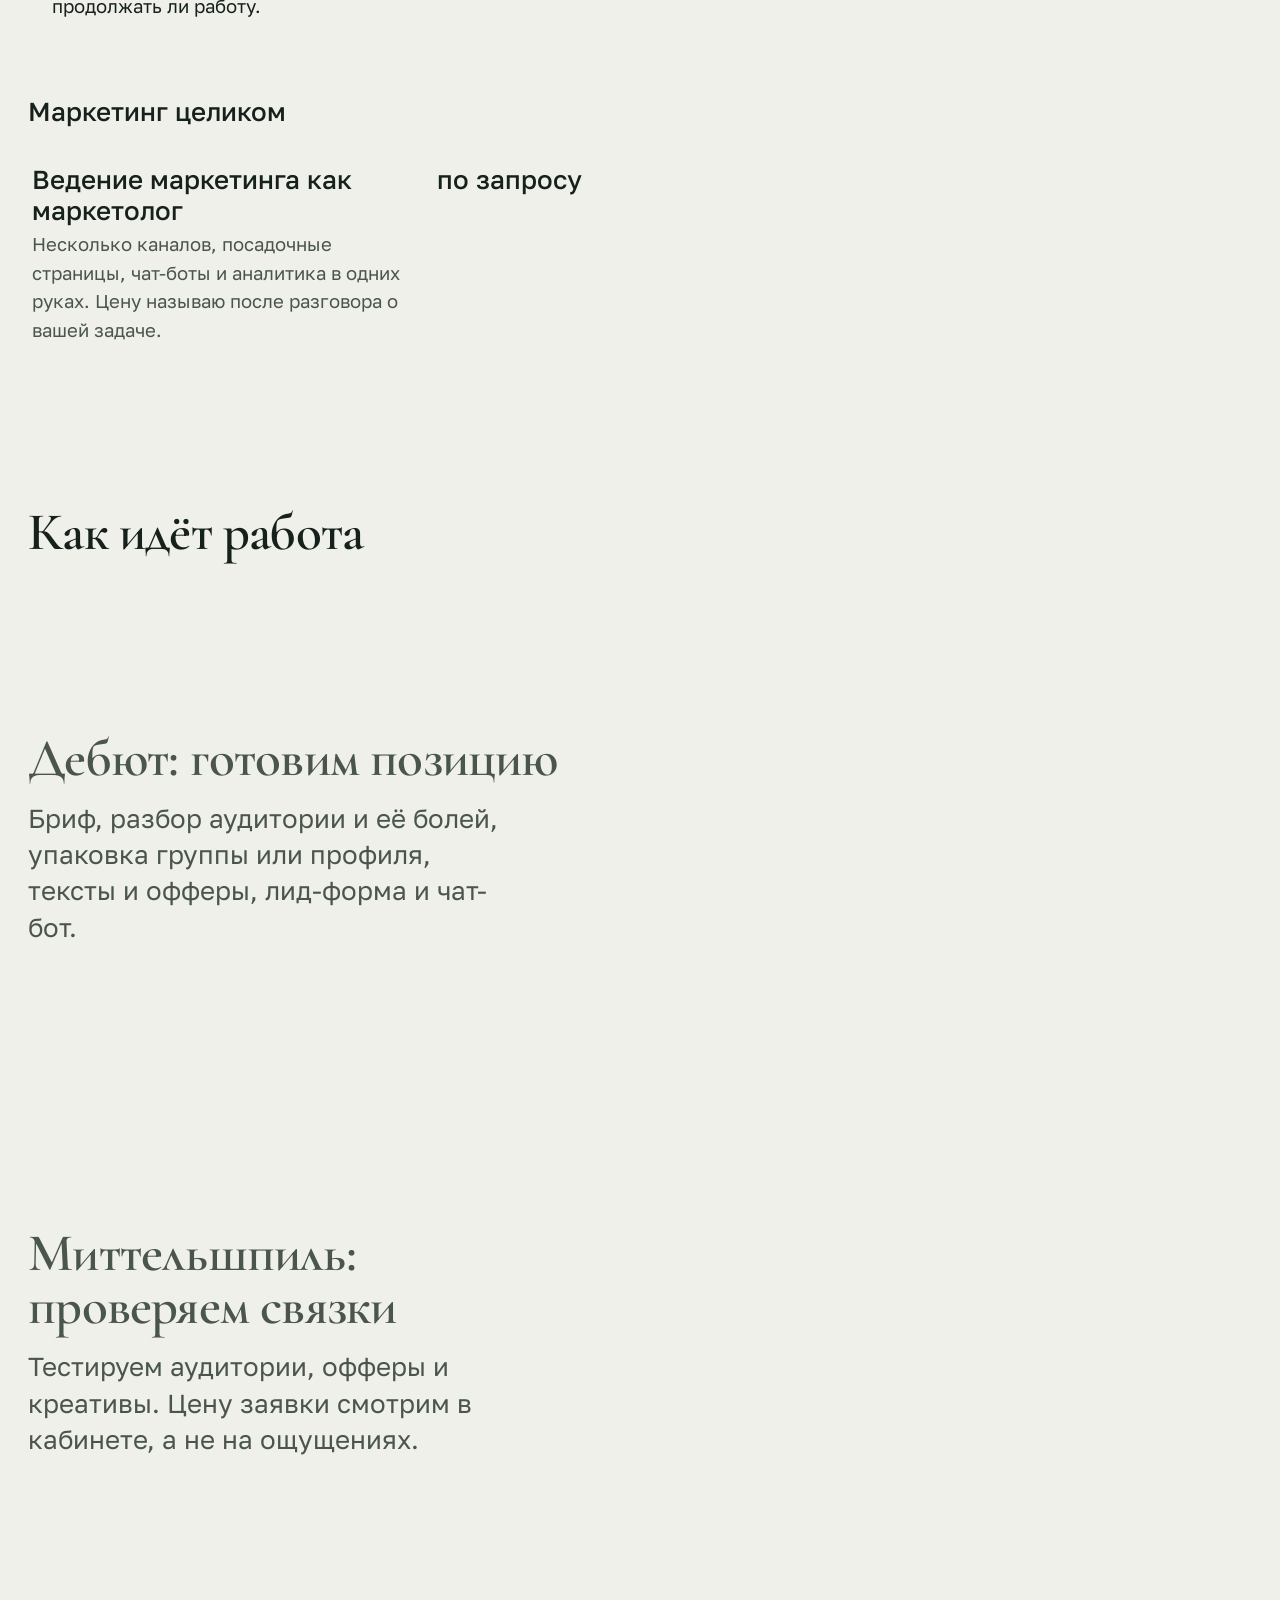
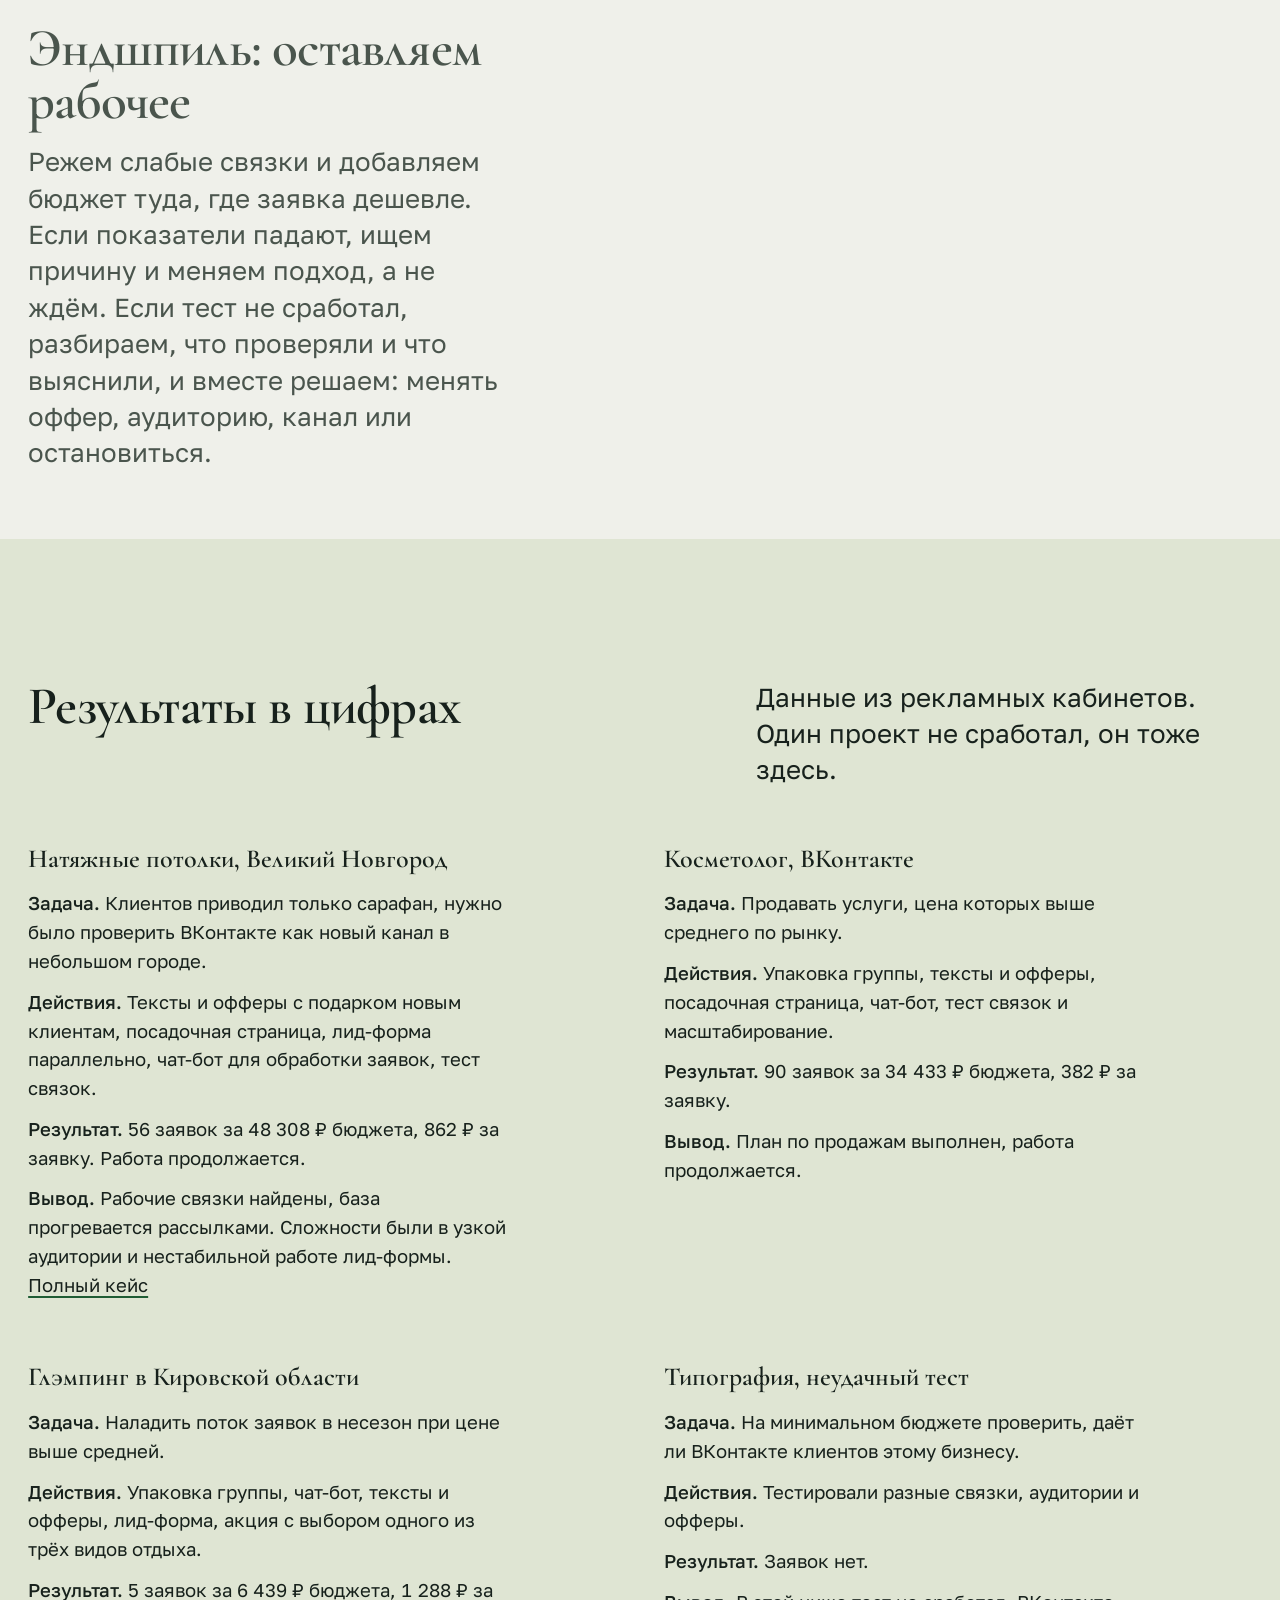
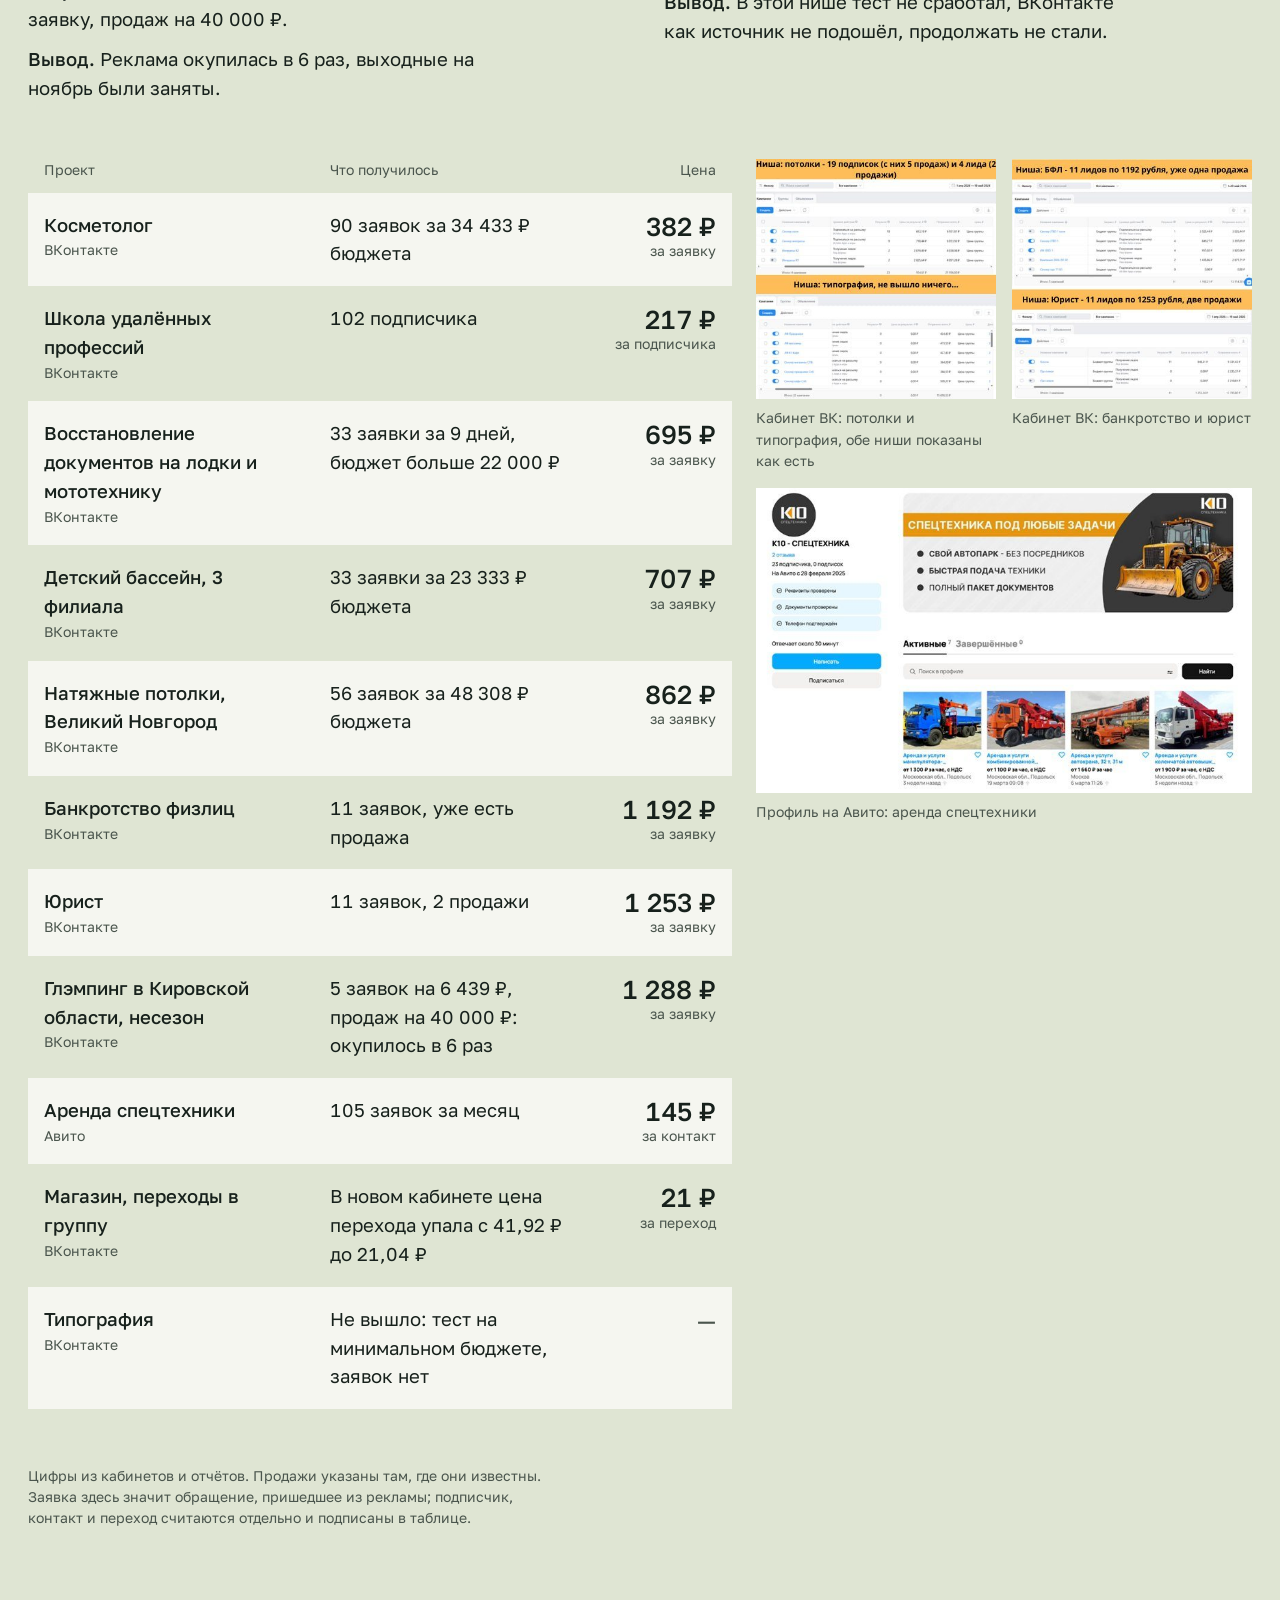
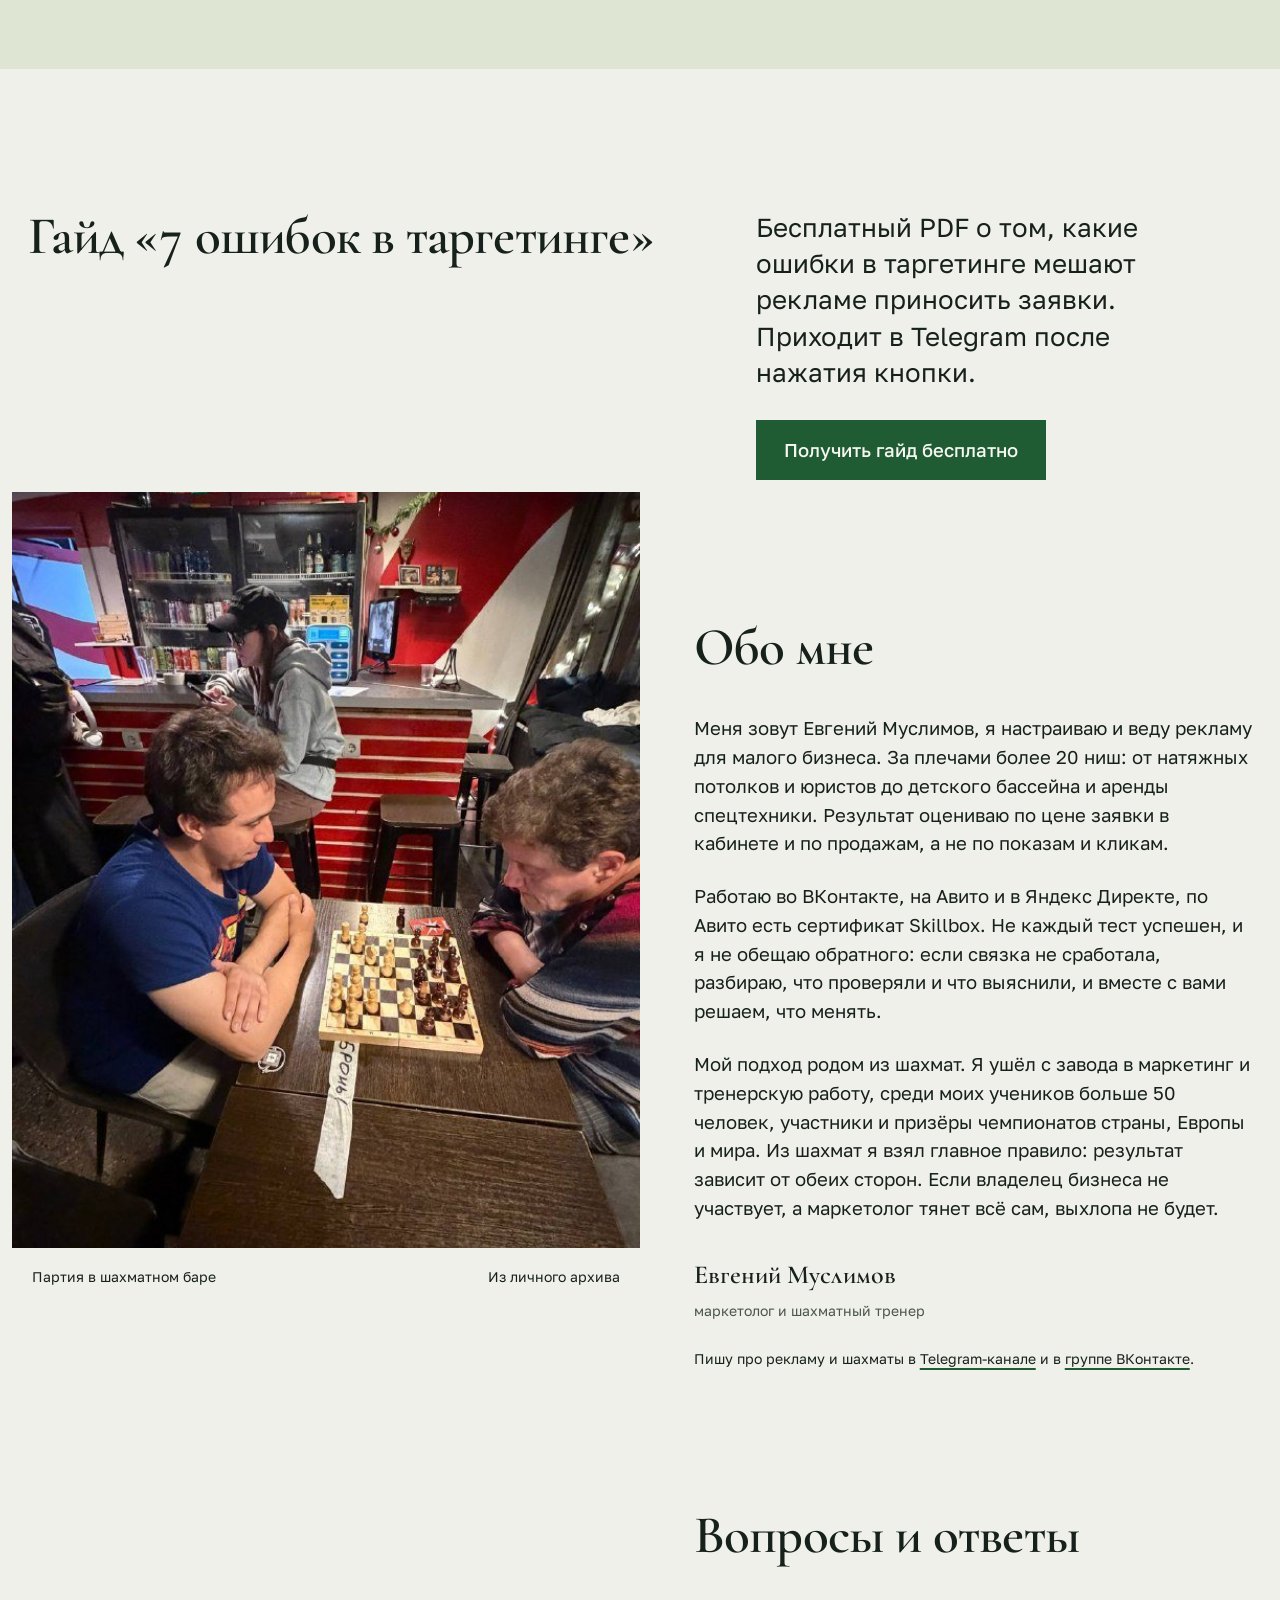
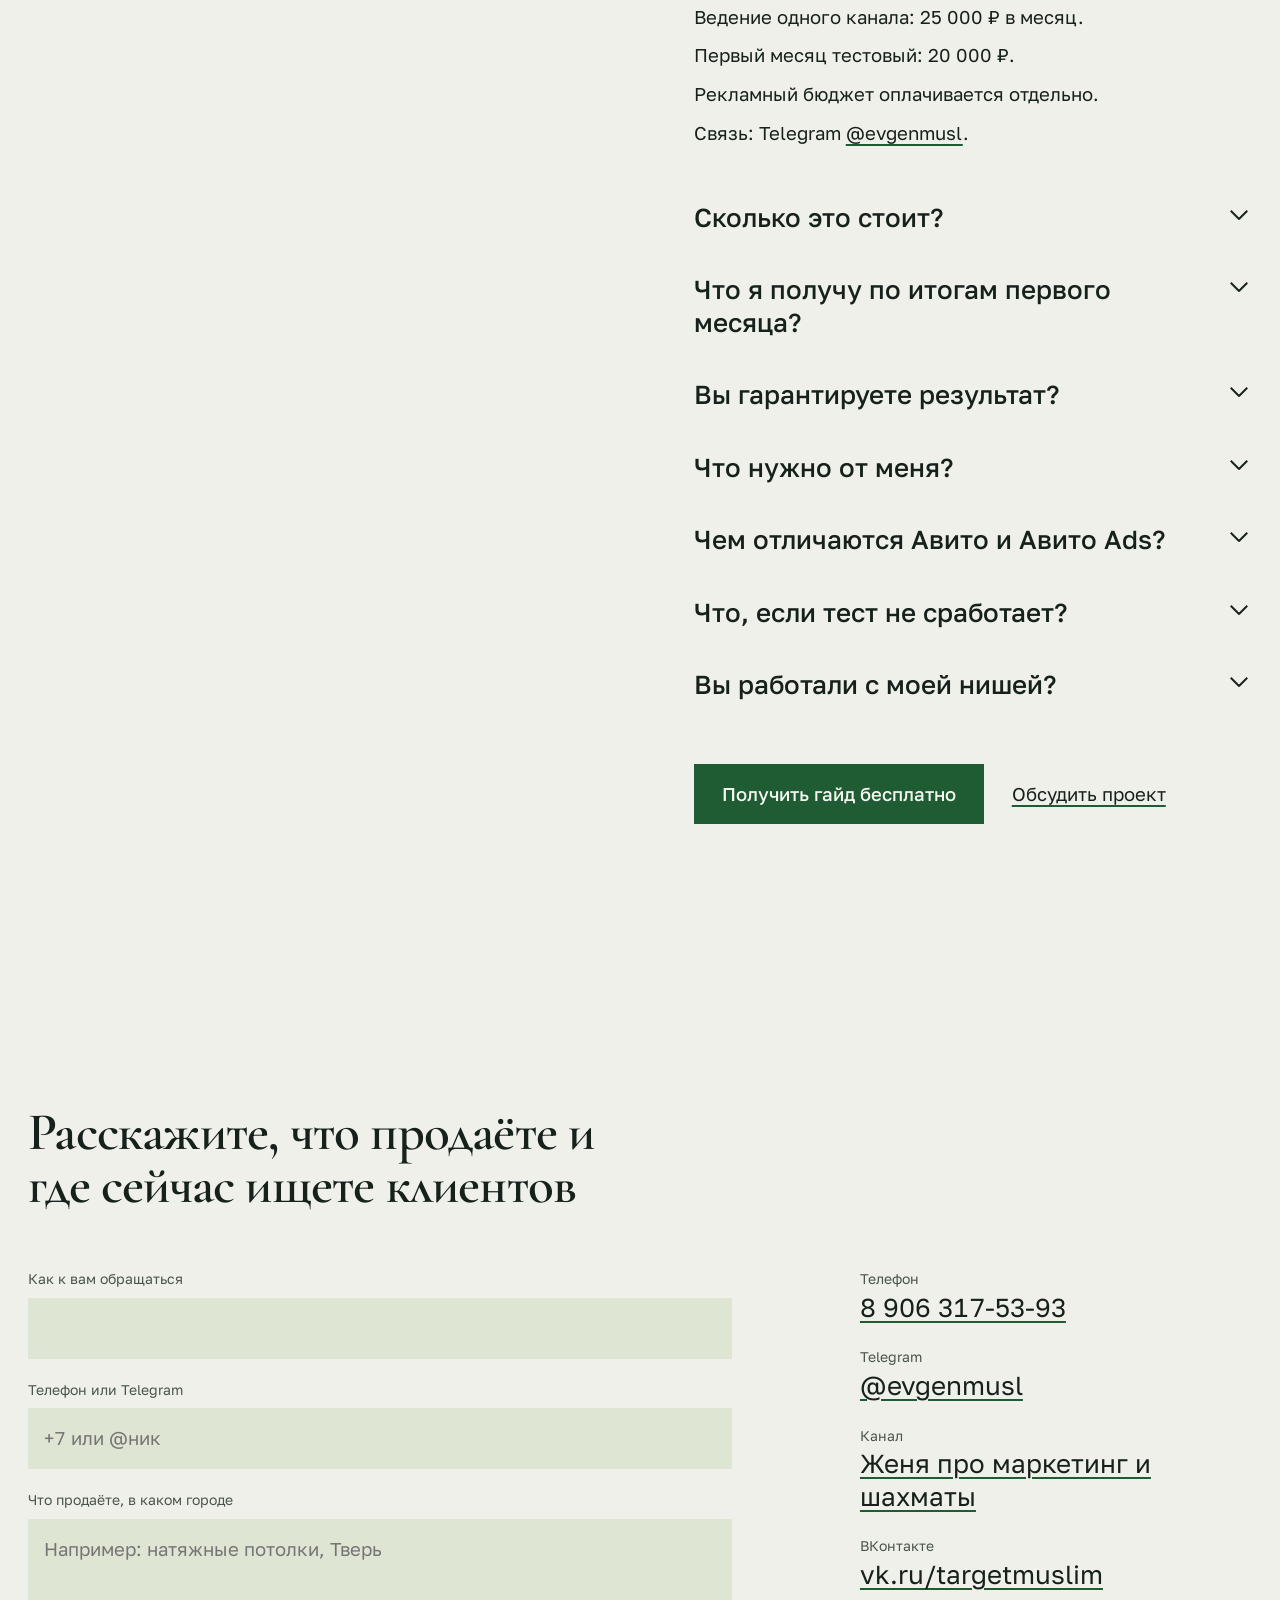
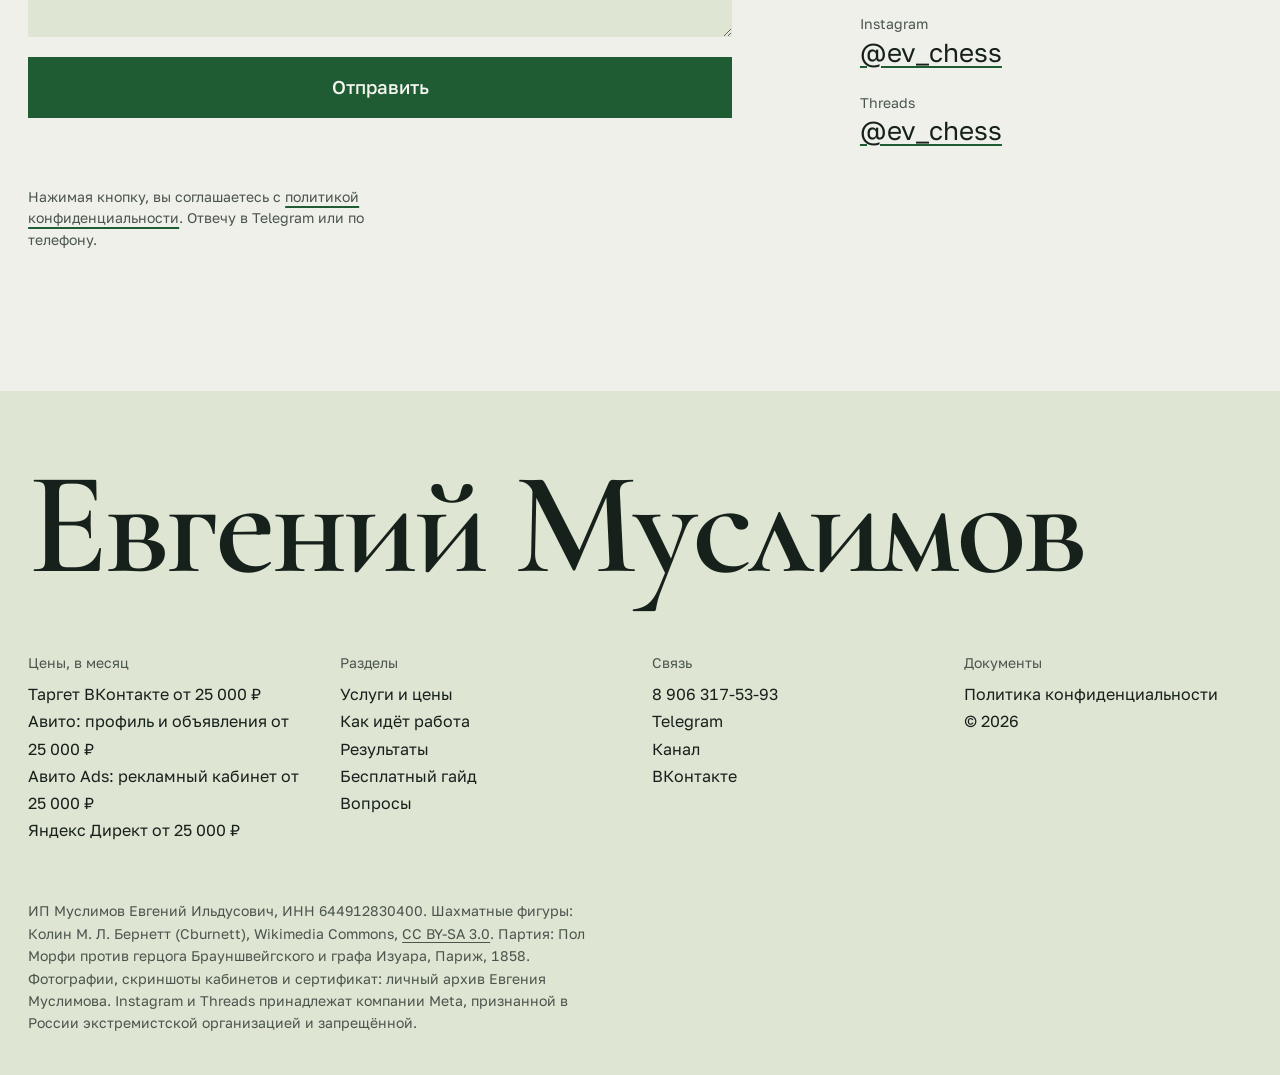
==== commit f9c9202b: "Правки клиента: гайд-CTA, блок «когда полезен», кейсы по структуре, цены и состав теста, Авито/Авито" ====
--- a/index.html
+++ b/index.html
@@ -4,7 +4,7 @@
 <meta charset="UTF-8">
 <meta name="viewport" content="width=device-width, initial-scale=1">
 <title>Евгений Муслимов: реклама в ВК, на Авито и в Яндекс Директе от 25 000 ₽ в месяц</title>
-<meta name="description" content="Таргетолог, авитолог и директолог Евгений Муслимов. Ведение рекламы в ВКонтакте, на Авито, Авито Ads и в Яндекс Директе по 25 000 ₽ в месяц, тестовый месяц 20 000 ₽. Кейсы с ценой заявки от 217 ₽.">
+<meta name="description" content="Таргетолог, авитолог и директолог Евгений Муслимов. Ведение рекламы в ВКонтакте, на Авито, Авито Ads и в Яндекс Директе по 25 000 ₽ в месяц, тестовый месяц 20 000 ₽. Бесплатный гайд «7 ошибок в таргетинге». Кейсы с ценой заявки от 217 ₽.">
 <meta name="theme-color" content="#eff0ea">
 <meta property="og:title" content="Евгений Муслимов: заявки из ВК, Авито и Директа">
 <meta property="og:description" content="Ведение рекламы по 25 000 ₽ в месяц, первый месяц тестовый за 20 000 ₽. Кейсы с реальными цифрами из кабинетов.">
@@ -16,7 +16,7 @@
 <link href="https://fonts.googleapis.com/css2?family=Cormorant+Garamond:wght@600&family=Golos+Text:wght@400;500&display=swap" rel="stylesheet">
 <link rel="stylesheet" href="styles.css">
 <script type="application/ld+json">
-{"@context":"https://schema.org","@type":"ProfessionalService","name":"Евгений Муслимов, интернет-маркетолог","description":"Настройка и ведение рекламы в ВКонтакте, на Авито и в Яндекс Директе","founder":{"@type":"Person","name":"Евгений Муслимов","sameAs":["https://t.me/chessmar","https://vk.ru/targetmuslim"]},"makesOffer":[{"@type":"Offer","name":"Таргетированная реклама ВКонтакте, ведение в месяц","price":"25000","priceCurrency":"RUB"},{"@type":"Offer","name":"Авито, ведение в месяц","price":"25000","priceCurrency":"RUB"},{"@type":"Offer","name":"Авито Ads, ведение в месяц","price":"25000","priceCurrency":"RUB"},{"@type":"Offer","name":"Яндекс Директ, ведение в месяц","price":"25000","priceCurrency":"RUB"},{"@type":"Offer","name":"Тестовый месяц в любом канале","price":"20000","priceCurrency":"RUB"}]}
+{"@context":"https://schema.org","@type":"ProfessionalService","name":"Евгений Муслимов, интернет-маркетолог","description":"Настройка и ведение рекламы в ВКонтакте, на Авито и в Яндекс Директе","telephone":"+79063175393","founder":{"@type":"Person","name":"Евгений Муслимов","sameAs":["https://t.me/chessmar","https://vk.ru/targetmuslim"]},"makesOffer":[{"@type":"Offer","name":"Таргетированная реклама ВКонтакте, ведение в месяц","price":"25000","priceCurrency":"RUB"},{"@type":"Offer","name":"Авито: профиль и объявления, ведение в месяц","price":"25000","priceCurrency":"RUB"},{"@type":"Offer","name":"Авито Ads: рекламный кабинет, ведение в месяц","price":"25000","priceCurrency":"RUB"},{"@type":"Offer","name":"Яндекс Директ, ведение в месяц","price":"25000","priceCurrency":"RUB"},{"@type":"Offer","name":"Тестовый месяц в любом канале","price":"20000","priceCurrency":"RUB"}]}
 </script>
 </head>
 <body id="top-page">
@@ -219,12 +219,13 @@
     <div class="split__text">
       <section class="hero" id="top">
         <div class="hero__body">
-          <h1 class="display">Заявки из ВК, Авито и Директа</h1>
-          <p class="lead hero__lead">Евгений Муслимов настраивает и ведёт рекламу для малого бизнеса. Первый месяц тестовый, 20&nbsp;000&nbsp;₽.</p>
+          <h1 class="display">Реклама, которая приносит заявки</h1>
+          <p class="lead hero__lead">Помогаю малому бизнесу запускать и вести рекламу во ВКонтакте, на Авито и в Яндекс Директе: проверяю гипотезы и разбираю результаты.</p>
           <div class="hero__actions">
-            <a class="btn" href="#contact">Обсудить проект</a>
-            <a class="link" href="#cases">Смотреть кейсы</a>
-          </div>
+            <a class="btn js-guide" href="https://t.me/evgenmusl">Получить гайд бесплатно</a>
+            <a class="btn btn--ghost" href="#contact">Обсудить проект</a>
+          </div>
+          <p class="small muted hero__note">Гайд «7 ошибок в таргетинге»: бесплатный PDF, приходит в Telegram.</p>
           <svg class="board board--inline" data-n="0" viewBox="0 0 800 800" aria-hidden="true"></svg>
         </div>
         <div class="hero__who">
@@ -233,9 +234,19 @@
         </div>
       </section>
 
+      <section class="fit" id="fit" aria-labelledby="fit-h">
+        <h2 class="head" id="fit-h">Когда я могу быть полезен</h2>
+        <ul class="fit__list">
+          <li>Вы уже запускали рекламу, но стоимость заявки растёт.</li>
+          <li>Обращения есть, но они редко превращаются в продажи.</li>
+          <li>Хотите протестировать новый рекламный канал без обещаний мгновенного результата.</li>
+          <li>Не знаете, что лучше протестировать: Авито, рекламу во ВКонтакте или Яндекс Директ.</li>
+        </ul>
+      </section>
+
       <section class="price" id="price" aria-labelledby="price-h">
         <h2 class="head" id="price-h">Услуги и цены</h2>
-        <p class="body-lead">Цена за ведение рекламы в месяц. Отметьте, что нужно, и ниже появится итог.</p>
+        <p class="body-lead">Цена за ведение рекламы в месяц. Рекламный бюджет оплачивается отдельно: это деньги, которые списываются на площадке. Отметьте, что нужно, и ниже появится итог.</p>
 
         <form class="menu-list" id="calc" onsubmit="return false">
           <h3 class="group">Ведение рекламы</h3>
@@ -247,25 +258,25 @@
             <span class="item__text">Упаковка группы, тексты и офферы, лид-форма, чат-бот, тест связок.</span>
           </label>
           <label class="item">
-            <input class="item__box" type="checkbox" name="svc" value="Авито" data-price="25000">
+            <input class="item__box" type="checkbox" name="svc" value="Авито: профиль и объявления" data-price="25000">
             <span class="item__tick" aria-hidden="true"></span>
-            <span class="item__name">Авито</span>
+            <span class="item__name">Авито: профиль и объявления</span>
             <span class="item__price">25&nbsp;000&nbsp;₽</span>
-            <span class="item__text">Профиль и объявления, чтобы вас находили те, кто уже ищет услугу.</span>
+            <span class="item__text">Создание и оформление профиля, размещение и оптимизация объявлений, работа с их продвижением и откликами.</span>
           </label>
           <label class="item">
-            <input class="item__box" type="checkbox" name="svc" value="Авито Ads" data-price="25000">
+            <input class="item__box" type="checkbox" name="svc" value="Авито Ads: рекламный кабинет" data-price="25000">
             <span class="item__tick" aria-hidden="true"></span>
-            <span class="item__name">Авито Ads</span>
+            <span class="item__name">Авито Ads: рекламный кабинет</span>
             <span class="item__price">25&nbsp;000&nbsp;₽</span>
-            <span class="item__text">Платное продвижение и работа в рекламном кабинете Авито.</span>
+            <span class="item__text">Запуск рекламных кампаний, настройка аудиторий и форматов рекламы, управление бюджетом и анализ результатов.</span>
           </label>
           <label class="item">
             <input class="item__box" type="checkbox" name="svc" value="Яндекс Директ" data-price="25000">
             <span class="item__tick" aria-hidden="true"></span>
             <span class="item__name">Яндекс Директ</span>
             <span class="item__price">25&nbsp;000&nbsp;₽</span>
-            <span class="item__text">Настройка и ведение кампаний в Яндекс Директе.</span>
+            <span class="item__text">Настройка и ведение рекламных кампаний в Яндекс Директе.</span>
           </label>
 
           <div class="sum" id="sum" aria-live="polite">
@@ -278,7 +289,13 @@
           <div class="item item--static">
             <span class="item__name">Тестовый месяц, любой канал</span>
             <span class="item__price">20&nbsp;000&nbsp;₽</span>
-            <span class="item__text">Проходим первые этапы на небольших вложениях и смотрим цифры. Дальше решаете, продолжать ли. Без обещаний «100 заявок завтра».</span>
+            <span class="item__text">Проходим первые этапы на небольших вложениях и смотрим цифры. Без обещаний «100 заявок завтра». Рекламный бюджет оплачивается отдельно.</span>
+            <ul class="item__list">
+              <li>Подготовка рекламной кампании и офферов.</li>
+              <li>Запуск согласованных тестов.</li>
+              <li>Сбор статистики по выбранным показателям.</li>
+              <li>Итоговый разбор: что сработало, что нет и что тестировать дальше. По нему вместе решаем, продолжать ли работу.</li>
+            </ul>
           </div>
 
           <h3 class="group">Маркетинг целиком</h3>
@@ -306,7 +323,7 @@
           <article class="step" data-anchor="33">
             <svg class="board board--inline" data-n="33" viewBox="0 0 800 800" aria-hidden="true"></svg>
             <h3 class="step__h">Эндшпиль: оставляем рабочее</h3>
-            <p>Режем слабые связки и добавляем бюджет туда, где заявка дешевле. Если показатели падают, ищем причину и меняем подход, а не ждём.</p>
+            <p>Режем слабые связки и добавляем бюджет туда, где заявка дешевле. Если показатели падают, ищем причину и меняем подход, а не ждём. Если тест не сработал, разбираем, что проверяли и что выяснили, и вместе решаем: менять оффер, аудиторию, канал или остановиться.</p>
           </article>
         </div>
       </section>
@@ -317,24 +334,55 @@
   <section class="cases" id="cases" aria-labelledby="cases-h">
     <div class="wrap cases__inner">
       <h2 class="head cases__h" id="cases-h">Результаты в цифрах</h2>
-      <p class="lead cases__lead">Данные из рекламных кабинетов. Один проект не сработал, он тоже в таблице.</p>
+      <p class="lead cases__lead">Данные из рекламных кабинетов. Один проект не сработал, он тоже здесь.</p>
+
+      <div class="story">
+        <article class="story__item">
+          <h3>Натяжные потолки, Великий Новгород</h3>
+          <p><b>Задача.</b> Клиентов приводил только сарафан, нужно было проверить ВКонтакте как новый канал в небольшом городе.</p>
+          <p><b>Действия.</b> Тексты и офферы с подарком новым клиентам, посадочная страница, лид-форма параллельно, чат-бот для обработки заявок, тест связок.</p>
+          <p><b>Результат.</b> 56 заявок за 48&nbsp;308&nbsp;₽ бюджета, 862&nbsp;₽ за заявку. Работа продолжается.</p>
+          <p><b>Вывод.</b> Рабочие связки найдены, база прогревается рассылками. Сложности были в узкой аудитории и нестабильной работе лид-формы. <a class="link" href="https://teletype.in/@evgenmusl/ogxDxu0qeh4" target="_blank" rel="noopener">Полный кейс</a></p>
+        </article>
+        <article class="story__item">
+          <h3>Косметолог, ВКонтакте</h3>
+          <p><b>Задача.</b> Продавать услуги, цена которых выше среднего по рынку.</p>
+          <p><b>Действия.</b> Упаковка группы, тексты и офферы, посадочная страница, чат-бот, тест связок и масштабирование.</p>
+          <p><b>Результат.</b> 90 заявок за 34&nbsp;433&nbsp;₽ бюджета, 382&nbsp;₽ за заявку.</p>
+          <p><b>Вывод.</b> План по продажам выполнен, работа продолжается.</p>
+        </article>
+        <article class="story__item">
+          <h3>Глэмпинг в Кировской области</h3>
+          <p><b>Задача.</b> Наладить поток заявок в несезон при цене выше средней.</p>
+          <p><b>Действия.</b> Упаковка группы, чат-бот, тексты и офферы, лид-форма, акция с выбором одного из трёх видов отдыха.</p>
+          <p><b>Результат.</b> 5 заявок за 6&nbsp;439&nbsp;₽ бюджета, 1&nbsp;288&nbsp;₽ за заявку, продаж на 40&nbsp;000&nbsp;₽.</p>
+          <p><b>Вывод.</b> Реклама окупилась в 6 раз, выходные на ноябрь были заняты.</p>
+        </article>
+        <article class="story__item">
+          <h3>Типография, неудачный тест</h3>
+          <p><b>Задача.</b> На минимальном бюджете проверить, даёт ли ВКонтакте клиентов этому бизнесу.</p>
+          <p><b>Действия.</b> Тестировали разные связки, аудитории и офферы.</p>
+          <p><b>Результат.</b> Заявок нет.</p>
+          <p><b>Вывод.</b> В этой нише тест не сработал, ВКонтакте как источник не подошёл, продолжать не стали.</p>
+        </article>
+      </div>
 
       <table class="ledger">
-        <caption class="sr">Результаты рекламных кампаний</caption>
+        <caption class="sr">Все результаты рекламных кампаний</caption>
         <thead>
-          <tr><th scope="col">Проект</th><th scope="col">Что получилось</th><th scope="col">Цена заявки</th></tr>
+          <tr><th scope="col">Проект</th><th scope="col">Что получилось</th><th scope="col">Цена</th></tr>
         </thead>
         <tbody>
-          <tr><th scope="row">Косметолог<small>ВКонтакте</small></th><td>90 заявок за 34&nbsp;433&nbsp;₽ бюджета</td><td class="num">382&nbsp;₽</td></tr>
-          <tr><th scope="row">Школа удалённых профессий<small>ВКонтакте</small></th><td>102 подписчика</td><td class="num">217&nbsp;₽</td></tr>
-          <tr><th scope="row">Восстановление документов на лодки и мототехнику<small>ВКонтакте</small></th><td>33 заявки за 9 дней, бюджет больше 22&nbsp;000&nbsp;₽</td><td class="num">695&nbsp;₽</td></tr>
-          <tr><th scope="row">Детский бассейн, 3 филиала<small>ВКонтакте</small></th><td>33 заявки за 23&nbsp;333&nbsp;₽ бюджета</td><td class="num">707&nbsp;₽</td></tr>
-          <tr><th scope="row">Банкротство физлиц<small>ВКонтакте</small></th><td>11 заявок, уже есть продажа</td><td class="num">1&nbsp;192&nbsp;₽</td></tr>
-          <tr><th scope="row">Юрист<small>ВКонтакте</small></th><td>11 заявок, 2 продажи</td><td class="num">1&nbsp;253&nbsp;₽</td></tr>
-          <tr><th scope="row">Глэмпинг в Кировской области, несезон<small>ВКонтакте</small></th><td>5 заявок на 6&nbsp;439&nbsp;₽, продаж на 40&nbsp;000&nbsp;₽: окупилось в 6 раз</td><td class="num">1&nbsp;288&nbsp;₽</td></tr>
-          <tr><th scope="row">Аренда спецтехники<small>Авито</small></th><td>105 заявок за месяц</td><td class="num num--none">—</td></tr>
-          <tr><th scope="row">Натяжные потолки<small>ВКонтакте</small></th><td>19 подписок, 5 продаж, 4 заявки в работе</td><td class="num num--none">—</td></tr>
-          <tr><th scope="row">Магазин, переходы в группу<small>ВКонтакте</small></th><td>В новом кабинете цена перехода упала с 41,92&nbsp;₽ до 21,04&nbsp;₽</td><td class="num">21&nbsp;₽ за переход</td></tr>
+          <tr><th scope="row">Косметолог<small>ВКонтакте</small></th><td>90 заявок за 34&nbsp;433&nbsp;₽ бюджета</td><td class="num">382&nbsp;₽<small>за заявку</small></td></tr>
+          <tr><th scope="row">Школа удалённых профессий<small>ВКонтакте</small></th><td>102 подписчика</td><td class="num">217&nbsp;₽<small>за подписчика</small></td></tr>
+          <tr><th scope="row">Восстановление документов на лодки и мототехнику<small>ВКонтакте</small></th><td>33 заявки за 9 дней, бюджет больше 22&nbsp;000&nbsp;₽</td><td class="num">695&nbsp;₽<small>за заявку</small></td></tr>
+          <tr><th scope="row">Детский бассейн, 3 филиала<small>ВКонтакте</small></th><td>33 заявки за 23&nbsp;333&nbsp;₽ бюджета</td><td class="num">707&nbsp;₽<small>за заявку</small></td></tr>
+          <tr><th scope="row">Натяжные потолки, Великий Новгород<small>ВКонтакте</small></th><td>56 заявок за 48&nbsp;308&nbsp;₽ бюджета</td><td class="num">862&nbsp;₽<small>за заявку</small></td></tr>
+          <tr><th scope="row">Банкротство физлиц<small>ВКонтакте</small></th><td>11 заявок, уже есть продажа</td><td class="num">1&nbsp;192&nbsp;₽<small>за заявку</small></td></tr>
+          <tr><th scope="row">Юрист<small>ВКонтакте</small></th><td>11 заявок, 2 продажи</td><td class="num">1&nbsp;253&nbsp;₽<small>за заявку</small></td></tr>
+          <tr><th scope="row">Глэмпинг в Кировской области, несезон<small>ВКонтакте</small></th><td>5 заявок на 6&nbsp;439&nbsp;₽, продаж на 40&nbsp;000&nbsp;₽: окупилось в 6 раз</td><td class="num">1&nbsp;288&nbsp;₽<small>за заявку</small></td></tr>
+          <tr><th scope="row">Аренда спецтехники<small>Авито</small></th><td>105 заявок за месяц</td><td class="num">145&nbsp;₽<small>за контакт</small></td></tr>
+          <tr><th scope="row">Магазин, переходы в группу<small>ВКонтакте</small></th><td>В новом кабинете цена перехода упала с 41,92&nbsp;₽ до 21,04&nbsp;₽</td><td class="num">21&nbsp;₽<small>за переход</small></td></tr>
           <tr class="ledger__miss"><th scope="row">Типография<small>ВКонтакте</small></th><td>Не вышло: тест на минимальном бюджете, заявок нет</td><td class="num num--none">—</td></tr>
         </tbody>
       </table>
@@ -353,7 +401,17 @@
           <figcaption>Профиль на Авито: аренда спецтехники</figcaption>
         </figure>
       </div>
-      <p class="small muted cases__note">Цифры из кабинетов и отчётов. Продажи указаны там, где они известны. Заявка здесь значит обращение, пришедшее из рекламы.</p>
+      <p class="small muted cases__note">Цифры из кабинетов и отчётов. Продажи указаны там, где они известны. Заявка здесь значит обращение, пришедшее из рекламы; подписчик, контакт и переход считаются отдельно и подписаны в таблице.</p>
+    </div>
+  </section>
+
+  <section class="guide" id="guide" aria-labelledby="guide-h">
+    <div class="wrap guide__inner">
+      <h2 class="head" id="guide-h">Гайд «7 ошибок в таргетинге»</h2>
+      <div class="guide__col">
+        <p class="lead">Бесплатный PDF о том, какие ошибки в таргетинге мешают рекламе приносить заявки. Приходит в Telegram после нажатия кнопки.</p>
+        <a class="btn js-guide" href="https://t.me/evgenmusl">Получить гайд бесплатно</a>
+      </div>
     </div>
   </section>
 
@@ -375,10 +433,9 @@
       <section class="about" id="about" aria-labelledby="about-h">
         <h2 class="head" id="about-h">Обо мне</h2>
         <div class="letter">
-          <p data-slide="0">Меня зовут Евгений Муслимов. Я ушёл с завода в маркетинг и тренерскую работу: настраиваю рекламу и учу играть в шахматы.</p>
-          <p>За плечами более 20 ниш: от натяжных потолков и юристов до детского бассейна и аренды спецтехники. Веду рекламу в ВКонтакте, на Авито и в Яндекс Директе, по Авито есть сертификат Skillbox.</p>
-          <p data-slide="1">Среди моих учеников по шахматам больше 50 человек, участники и призёры чемпионатов страны, Европы и мира. Из шахмат я взял главное правило: результат зависит от обеих сторон. Если владелец бизнеса не участвует, а маркетолог тянет всё сам, выхлопа не будет.</p>
-          <p>Я не обещаю, что в рекламе не бывает просадок и что каждый проект полетит. Однажды тест не дал ни одной заявки, и так тоже бывает. Обещаю другое: не игнорировать просадки и искать причину.</p>
+          <p data-slide="0">Меня зовут Евгений Муслимов, я настраиваю и веду рекламу для малого бизнеса. За плечами более 20 ниш: от натяжных потолков и юристов до детского бассейна и аренды спецтехники. Результат оцениваю по цене заявки в кабинете и по продажам, а не по показам и кликам.</p>
+          <p>Работаю во ВКонтакте, на Авито и в Яндекс Директе, по Авито есть сертификат Skillbox. Не каждый тест успешен, и я не обещаю обратного: если связка не сработала, разбираю, что проверяли и что выяснили, и вместе с вами решаем, что менять.</p>
+          <p data-slide="1">Мой подход родом из шахмат. Я ушёл с завода в маркетинг и тренерскую работу, среди моих учеников больше 50 человек, участники и призёры чемпионатов страны, Европы и мира. Из шахмат я взял главное правило: результат зависит от обеих сторон. Если владелец бизнеса не участвует, а маркетолог тянет всё сам, выхлопа не будет.</p>
           <figure class="letter__photo"><img src="img/train.jpg" width="800" height="600" alt="Евгений Муслимов играет в шахматы с проводником в купе поезда" loading="lazy"></figure>
           <p class="letter__sign"><span class="letter__name">Евгений Муслимов</span><br><span class="small muted">маркетолог и шахматный тренер</span></p>
           <p class="small">Пишу про рекламу и шахматы в <a class="link" href="https://t.me/chessmar" target="_blank" rel="noopener">Telegram-канале</a> и в <a class="link" href="https://vk.ru/targetmuslim" target="_blank" rel="noopener">группе ВКонтакте</a>.</p>
@@ -390,16 +447,17 @@
         <ul class="facts">
           <li>Ведение одного канала: 25&nbsp;000&nbsp;₽ в месяц.</li>
           <li>Первый месяц тестовый: 20&nbsp;000&nbsp;₽.</li>
+          <li>Рекламный бюджет оплачивается отдельно.</li>
           <li>Связь: Telegram <a class="link" href="https://t.me/evgenmusl" target="_blank" rel="noopener">@evgenmusl</a>.</li>
         </ul>
         <div class="qa">
           <details class="qa__item">
             <summary>Сколько это стоит?</summary>
-            <p>25&nbsp;000&nbsp;₽ в месяц за один канал: таргет ВКонтакте, Авито, Авито Ads или Яндекс Директ. Первый месяц тестовый, 20&nbsp;000&nbsp;₽. Полное ведение маркетинга считаю после разговора.</p>
-          </details>
-          <details class="qa__item">
-            <summary>Что входит в тестовый месяц?</summary>
-            <p>Мы проходим первые этапы на небольших вложениях: упаковка, запуск, тест связок. В конце месяца смотрим цифры и решаем, продолжать ли.</p>
+            <p>25&nbsp;000&nbsp;₽ в месяц за один канал: таргет ВКонтакте, Авито, Авито Ads или Яндекс Директ. Первый месяц тестовый, 20&nbsp;000&nbsp;₽. Рекламный бюджет оплачивается отдельно, его размер зависит от ниши и города. Полное ведение маркетинга считаю после разговора.</p>
+          </details>
+          <details class="qa__item">
+            <summary>Что я получу по итогам первого месяца?</summary>
+            <p>Подготовленную кампанию и офферы, запуск согласованных тестов, собранную статистику и итоговый разбор: что сработало, что нет и что тестировать дальше. По этому разбору мы вместе решаем, продолжать ли работу.</p>
           </details>
           <details class="qa__item">
             <summary>Вы гарантируете результат?</summary>
@@ -411,7 +469,11 @@
           </details>
           <details class="qa__item">
             <summary>Чем отличаются Авито и Авито Ads?</summary>
-            <p>Авито: профиль и объявления, чтобы вас находили в поиске площадки. Авито Ads: платное продвижение и рекламный кабинет. Какой формат нужен, решаем по вашей нише.</p>
+            <p>Авито: создание и оформление профиля, размещение и оптимизация объявлений, работа с их продвижением и откликами. Авито Ads: рекламный кабинет, где запускаются кампании, настраиваются аудитории и форматы, ведётся бюджет и анализируются результаты. Какой формат нужен, решаем по вашей нише.</p>
+          </details>
+          <details class="qa__item">
+            <summary>Что, если тест не сработает?</summary>
+            <p>Разбираем, что проверяли и что выяснили, и решаем вместе: менять оффер, аудиторию или канал либо остановиться. Пример выше: типография, где ВКонтакте не дал заявок.</p>
           </details>
           <details class="qa__item">
             <summary>Вы работали с моей нишей?</summary>
@@ -420,7 +482,8 @@
         </div>
         <figure class="faq__cert"><img src="img/certificate.jpg" width="565" height="800" alt="Сертификат Skillbox: Евгений Муслимов, Авитолог" loading="lazy"></figure>
         <div class="faq__end">
-          <a class="btn" href="#contact">Задать свой вопрос</a>
+          <a class="btn js-guide" href="https://t.me/evgenmusl">Получить гайд бесплатно</a>
+          <a class="link" href="#contact">Обсудить проект</a>
         </div>
       </section>
     </div>
@@ -449,6 +512,7 @@
           <p class="form__note">Нажимая кнопку, вы соглашаетесь с <a class="link" href="privacy.html">политикой конфиденциальности</a>. Отвечу в Telegram или по телефону.</p>
         </form>
         <ul class="contact__links">
+          <li><span>Телефон</span><a class="link" href="tel:+79063175393">8 906 317-53-93</a></li>
           <li><span>Telegram</span><a class="link" href="https://t.me/evgenmusl" target="_blank" rel="noopener">@evgenmusl</a></li>
           <li><span>Канал</span><a class="link" href="https://t.me/chessmar" target="_blank" rel="noopener">Женя про маркетинг и шахматы</a></li>
           <li><span>ВКонтакте</span><a class="link" href="https://vk.ru/targetmuslim" target="_blank" rel="noopener">vk.ru/targetmuslim</a></li>
@@ -463,12 +527,12 @@
 <footer class="footer">
   <p class="footer__name" aria-hidden="true">Евгений Муслимов</p>
   <div class="footer__cols">
-    <ul><li>Цены, в месяц</li><li>Таргет ВКонтакте от 25&nbsp;000&nbsp;₽</li><li>Авито от 25&nbsp;000&nbsp;₽</li><li>Авито Ads от 25&nbsp;000&nbsp;₽</li><li>Яндекс Директ от 25&nbsp;000&nbsp;₽</li></ul>
-    <ul><li>Разделы</li><li><a href="#price">Услуги и цены</a></li><li><a href="#how">Как идёт работа</a></li><li><a href="#cases">Результаты</a></li><li><a href="#faq">Вопросы</a></li></ul>
-    <ul><li>Связь</li><li><a href="https://t.me/evgenmusl" target="_blank" rel="noopener">Telegram</a></li><li><a href="https://t.me/chessmar" target="_blank" rel="noopener">Канал</a></li><li><a href="https://vk.ru/targetmuslim" target="_blank" rel="noopener">ВКонтакте</a></li></ul>
+    <ul><li>Цены, в месяц</li><li>Таргет ВКонтакте от 25&nbsp;000&nbsp;₽</li><li>Авито: профиль и объявления от 25&nbsp;000&nbsp;₽</li><li>Авито Ads: рекламный кабинет от 25&nbsp;000&nbsp;₽</li><li>Яндекс Директ от 25&nbsp;000&nbsp;₽</li></ul>
+    <ul><li>Разделы</li><li><a href="#price">Услуги и цены</a></li><li><a href="#how">Как идёт работа</a></li><li><a href="#cases">Результаты</a></li><li><a href="#guide">Бесплатный гайд</a></li><li><a href="#faq">Вопросы</a></li></ul>
+    <ul><li>Связь</li><li><a href="tel:+79063175393">8 906 317-53-93</a></li><li><a href="https://t.me/evgenmusl" target="_blank" rel="noopener">Telegram</a></li><li><a href="https://t.me/chessmar" target="_blank" rel="noopener">Канал</a></li><li><a href="https://vk.ru/targetmuslim" target="_blank" rel="noopener">ВКонтакте</a></li></ul>
     <ul><li>Документы</li><li><a href="privacy.html">Политика конфиденциальности</a></li><li>© <span id="year">2026</span></li></ul>
   </div>
-  <p class="footer__credits">Шахматные фигуры: Колин М. Л. Бернетт (Cburnett), Wikimedia Commons, <a href="https://commons.wikimedia.org/wiki/Category:SVG_chess_pieces" target="_blank" rel="noopener">CC BY-SA 3.0</a>. Партия: Пол Морфи против герцога Брауншвейгского и графа Изуара, Париж, 1858. Фотографии, скриншоты кабинетов и сертификат: личный архив Евгения Муслимова. Instagram и Threads принадлежат компании Meta, признанной в России экстремистской организацией и запрещённой.</p>
+  <p class="footer__credits">ИП Муслимов Евгений Ильдусович, ИНН 644912830400. Шахматные фигуры: Колин М. Л. Бернетт (Cburnett), Wikimedia Commons, <a href="https://commons.wikimedia.org/wiki/Category:SVG_chess_pieces" target="_blank" rel="noopener">CC BY-SA 3.0</a>. Партия: Пол Морфи против герцога Брауншвейгского и графа Изуара, Париж, 1858. Фотографии, скриншоты кабинетов и сертификат: личный архив Евгения Муслимова. Instagram и Threads принадлежат компании Meta, признанной в России экстремистской организацией и запрещённой.</p>
 </footer>
 
 <script src="script.js"></script>
--- a/styles.css
+++ b/styles.css
@@ -74,6 +74,8 @@
 .btn:active { transform: translateY(0) scale(0.98); }
 .btn[disabled] { opacity: .6; cursor: default; transform: none; }
 .btn--small { padding: 10px 20px; }
+.btn--ghost { background: var(--field); color: var(--ink); }
+.btn--ghost:hover { background: var(--pick); color: var(--ink); }
 .btn--block { width: 100%; }
 
 /* ----- шапка ----- */
@@ -133,14 +135,18 @@
 .hero { min-height: calc(100svh - var(--header-h)); display: flex; flex-direction: column; justify-content: space-between; gap: 48px; padding-block: 56px 40px; }
 .hero__body { display: flex; flex-direction: column; gap: 32px; padding-top: clamp(8px, 6vh, 72px); }
 .hero__body .display { text-wrap: balance; }
-.hero__lead { max-width: 28ch; }
+.hero__lead { max-width: 34ch; }
+.hero__note { max-width: 40ch; margin-top: -12px; }
 .hero__actions { display: flex; flex-wrap: wrap; align-items: center; gap: 12px 28px; }
 .hero__who { display: flex; align-items: center; gap: 16px; }
 .hero__who p { max-width: 34rem; color: var(--muted); }
 .avatar { width: 64px; height: 64px; border-radius: 50%; object-fit: cover; flex-shrink: 0; }
 
 /* ----- цены ----- */
-.price, .how { padding-block: var(--gap-section) 0; }
+.fit, .price, .how { padding-block: var(--gap-section) 0; }
+.fit .head { margin-bottom: 32px; }
+.fit__list { display: grid; gap: 20px; }
+.fit__list li { font-size: var(--s-lead); line-height: 1.35; max-width: 30ch; }
 .price .head, .how .head { margin-bottom: 28px; }
 .body-lead { margin-bottom: 56px; max-width: 34rem; }
 .group { font-family: var(--text); font-weight: 500; font-size: var(--s-lead); line-height: 1.2; margin: 56px 0 16px; }
@@ -160,6 +166,9 @@
 .item__price { font-size: var(--s-lead); line-height: 1.2; font-weight: 500; text-align: right; white-space: nowrap; }
 .item__text { grid-column: 2; color: var(--muted); max-width: 36ch; }
 .item--static .item__text { grid-column: 1; max-width: 40ch; }
+.item__list { grid-column: 1 / -1; display: grid; gap: 8px; margin-top: 14px; max-width: 40ch; }
+.item__list li { position: relative; padding-left: 20px; color: var(--ink); }
+.item__list li::before { content: ""; position: absolute; left: 0; top: 0.62em; width: 8px; height: 8px; background: var(--accent); }
 
 .sum { margin: 24px 0 0; padding: 24px; background: var(--field); display: grid; gap: 6px; }
 .sum__main { font-size: var(--s-lead); line-height: 1.25; font-weight: 500; }
@@ -181,6 +190,11 @@
 .cases__inner { display: grid; grid-template-columns: repeat(12, minmax(0, 1fr)); column-gap: 24px; row-gap: 56px; align-items: start; }
 .cases__h { grid-column: 1 / 8; }
 .cases__lead { grid-column: 8 / 13; align-self: end; max-width: 28ch; }
+.story { grid-column: 1 / 13; display: grid; grid-template-columns: repeat(2, minmax(0, 1fr)); gap: 64px 48px; }
+.story__item { display: grid; gap: 12px; align-content: start; }
+.story__item h3 { font-family: var(--display); font-weight: 600; font-size: var(--s-lead); line-height: 1.1; margin-bottom: 4px; }
+.story__item p { max-width: 40ch; }
+.story__item b { font-weight: 500; }
 .ledger { grid-column: 1 / 8; width: 100%; border-collapse: collapse; }
 .ledger thead th { text-align: left; font-weight: 400; font-size: var(--s-small); color: var(--muted); padding: 0 16px 12px; }
 .ledger thead th:last-child { text-align: right; }
@@ -190,12 +204,20 @@
 .ledger tbody td { font-weight: 400; }
 .ledger .num { text-align: right; font-weight: 500; font-size: var(--s-lead); line-height: 1.2; white-space: nowrap; }
 .ledger .num--none { color: var(--muted); font-weight: 400; }
+.ledger .num small { display: block; font-size: var(--s-small); font-weight: 400; color: var(--muted); line-height: 1.3; }
 .proof { grid-column: 8 / 13; display: grid; grid-template-columns: 1fr 1fr; gap: 16px; }
 .proof figure { display: grid; gap: 8px; align-content: start; }
 .proof img { width: 100%; height: auto; background: var(--paper); }
 .proof figcaption { font-size: var(--s-small); color: var(--muted); }
 .proof__c { grid-column: 1 / -1; }
 .cases__note { grid-column: 1 / 13; max-width: 60ch; }
+
+/* ----- гайд ----- */
+.guide { padding-block: var(--gap-section) 0; }
+.guide__inner { display: grid; grid-template-columns: repeat(12, minmax(0, 1fr)); column-gap: 24px; row-gap: 32px; align-items: start; }
+.guide__inner .head { grid-column: 1 / 8; }
+.guide__col { grid-column: 8 / 13; display: grid; gap: 28px; justify-items: start; }
+.guide__col .lead { max-width: 28ch; }
 
 /* ----- обо мне ----- */
 .about, .faq { padding-block: var(--gap-section) 0; }
@@ -215,7 +237,7 @@
 .qa__item[open] summary::before { transform: translateX(-5px) rotate(-45deg); }
 .qa__item[open] summary::after { transform: translateX(3px) rotate(45deg); }
 .qa__item p { margin-top: 10px; color: var(--muted); max-width: 36rem; }
-.faq__end { margin-top: 56px; padding-bottom: var(--gap-section); }
+.faq__end { margin-top: 56px; padding-bottom: var(--gap-section); display: flex; flex-wrap: wrap; align-items: center; gap: 16px 28px; }
 .letter__photo, .faq__cert { display: none; }
 
 /* ----- связь ----- */
@@ -283,7 +305,11 @@
   .step { min-height: 0; padding-block: 40px 0; color: var(--ink); }
   .step p { max-width: 34ch; }
   .steps { gap: 24px; }
-  .cases__h, .cases__lead, .ledger, .proof, .cases__note { grid-column: 1 / -1; }
+  .cases__h, .cases__lead, .story, .ledger, .proof, .cases__note { grid-column: 1 / -1; }
+  .story { grid-template-columns: 1fr; gap: 48px; }
+  .guide__inner .head, .guide__col { grid-column: 1 / -1; }
+  .guide { padding-inline: 0; }
+  .fit, .price, .how { padding-top: 96px; }
   .cases__lead { align-self: start; }
   .contact__h, .contact__col, .contact__col form, .contact__links { grid-column: 1 / -1; }
   .footer__cols { grid-template-columns: repeat(2, minmax(0, 1fr)); }
@@ -293,7 +319,7 @@
   .ledger tbody tr { display: grid; grid-template-columns: minmax(0, 1fr) auto; gap: 6px 16px; padding: 16px; }
   .ledger tbody th, .ledger tbody td { padding: 0; display: block; }
   .ledger tbody td:nth-child(2) { grid-column: 1 / -1; grid-row: 2; }
-  .ledger .num { grid-column: 2; grid-row: 1; }
+  .ledger .num { grid-column: 2; grid-row: 1; text-align: right; }
 }
 @media (max-width: 560px) {
   .btn--small { display: none; }
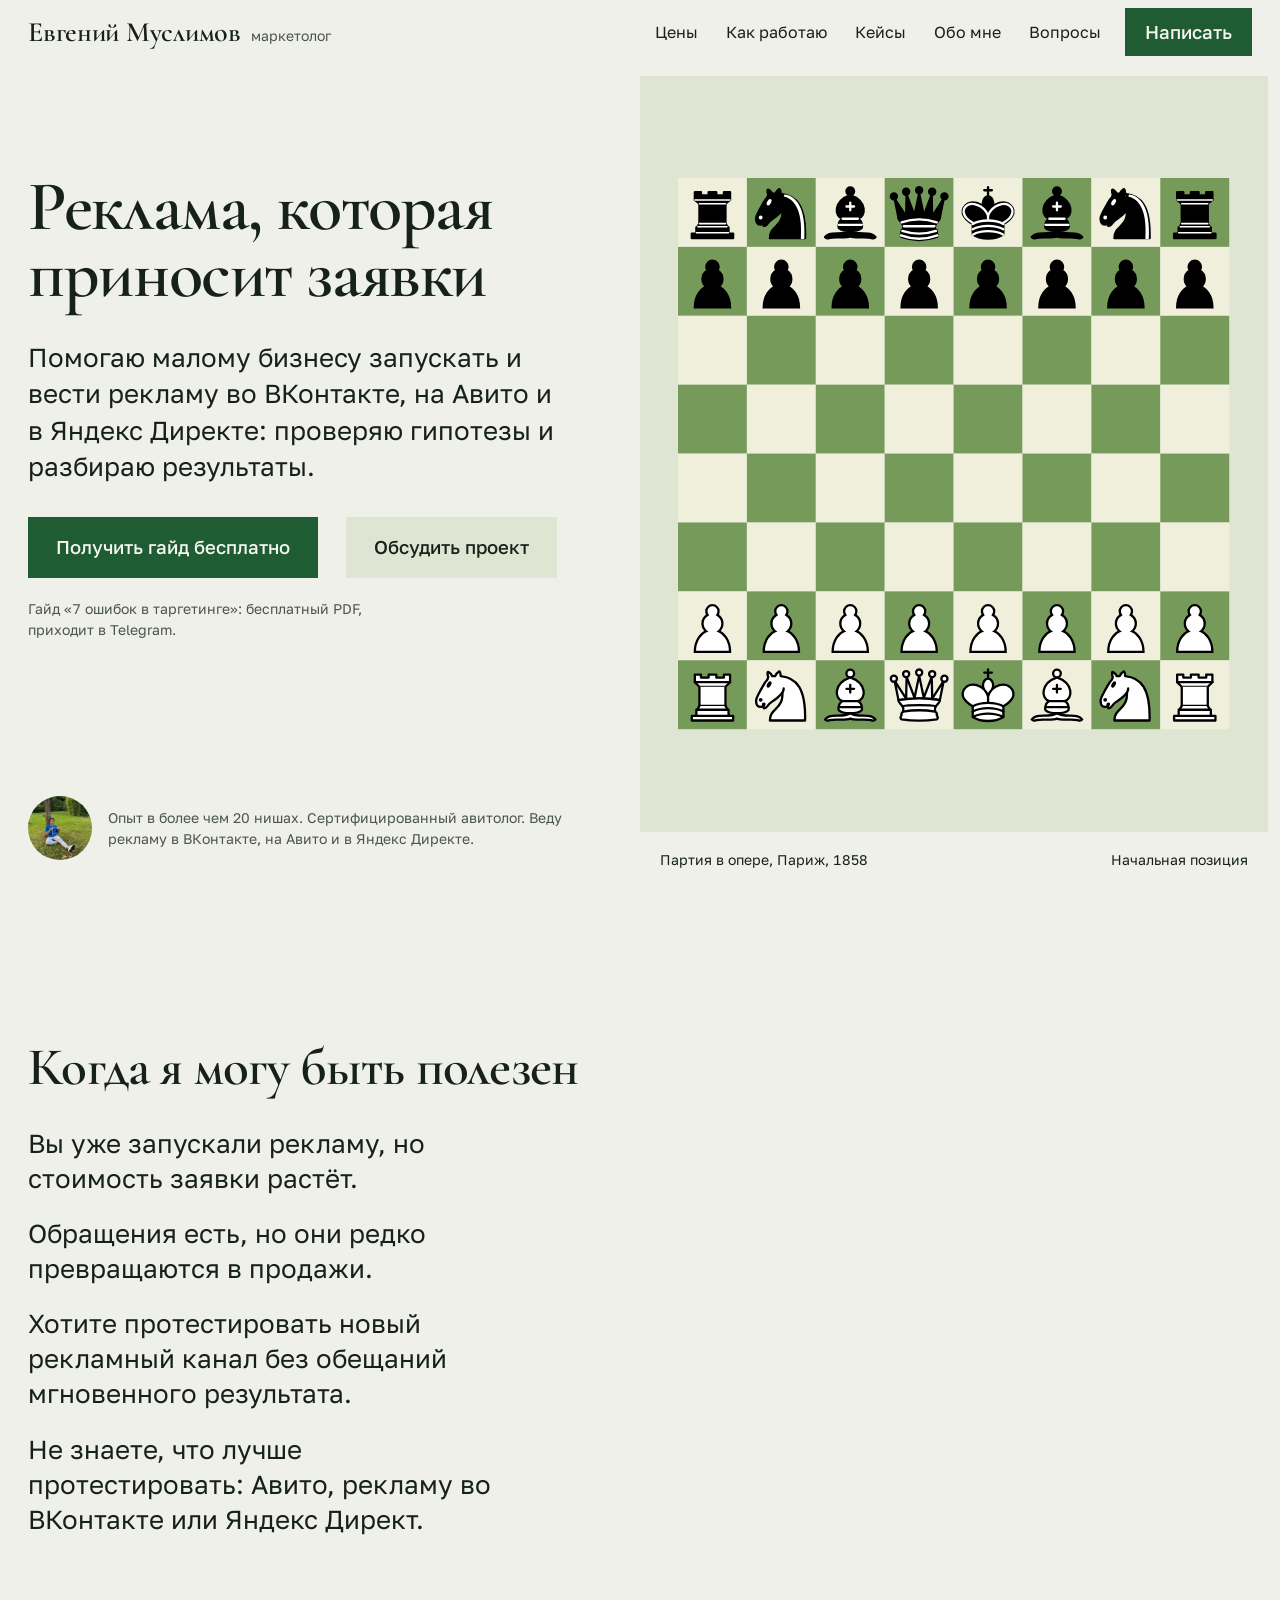
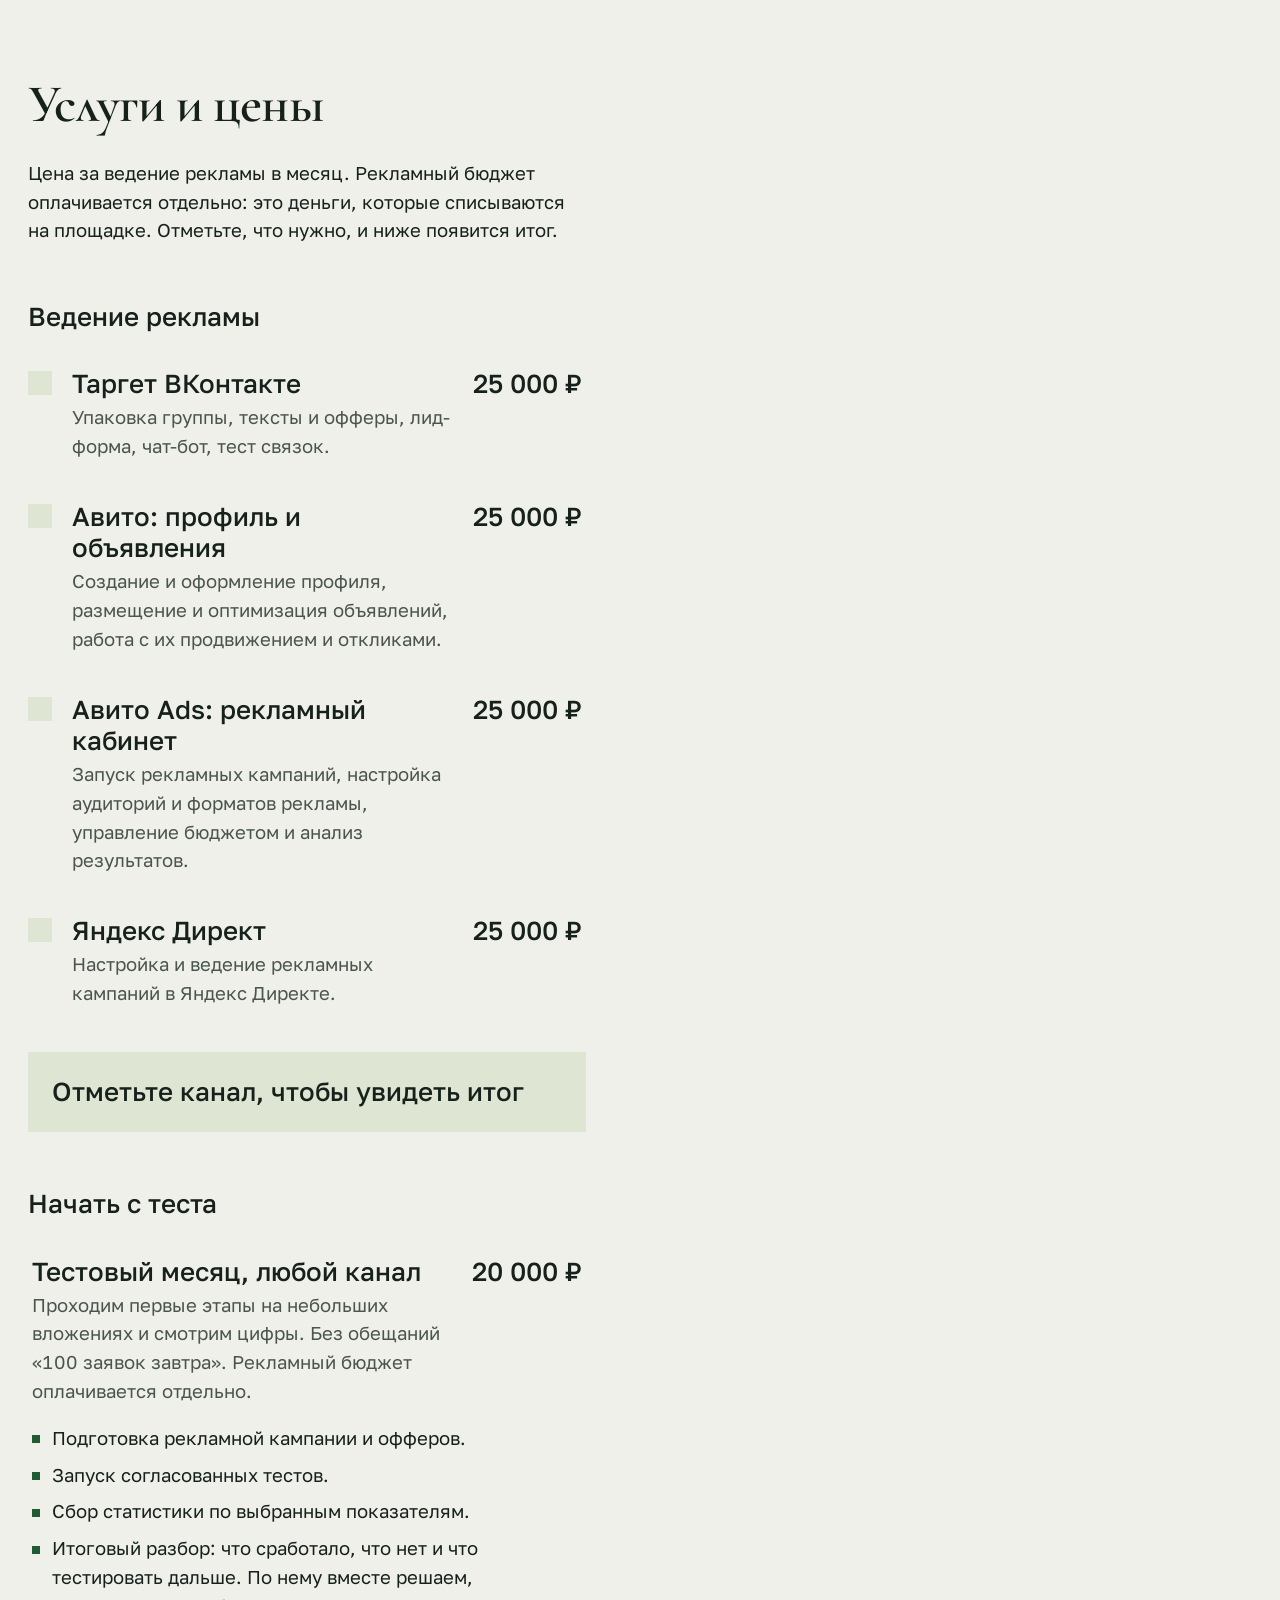
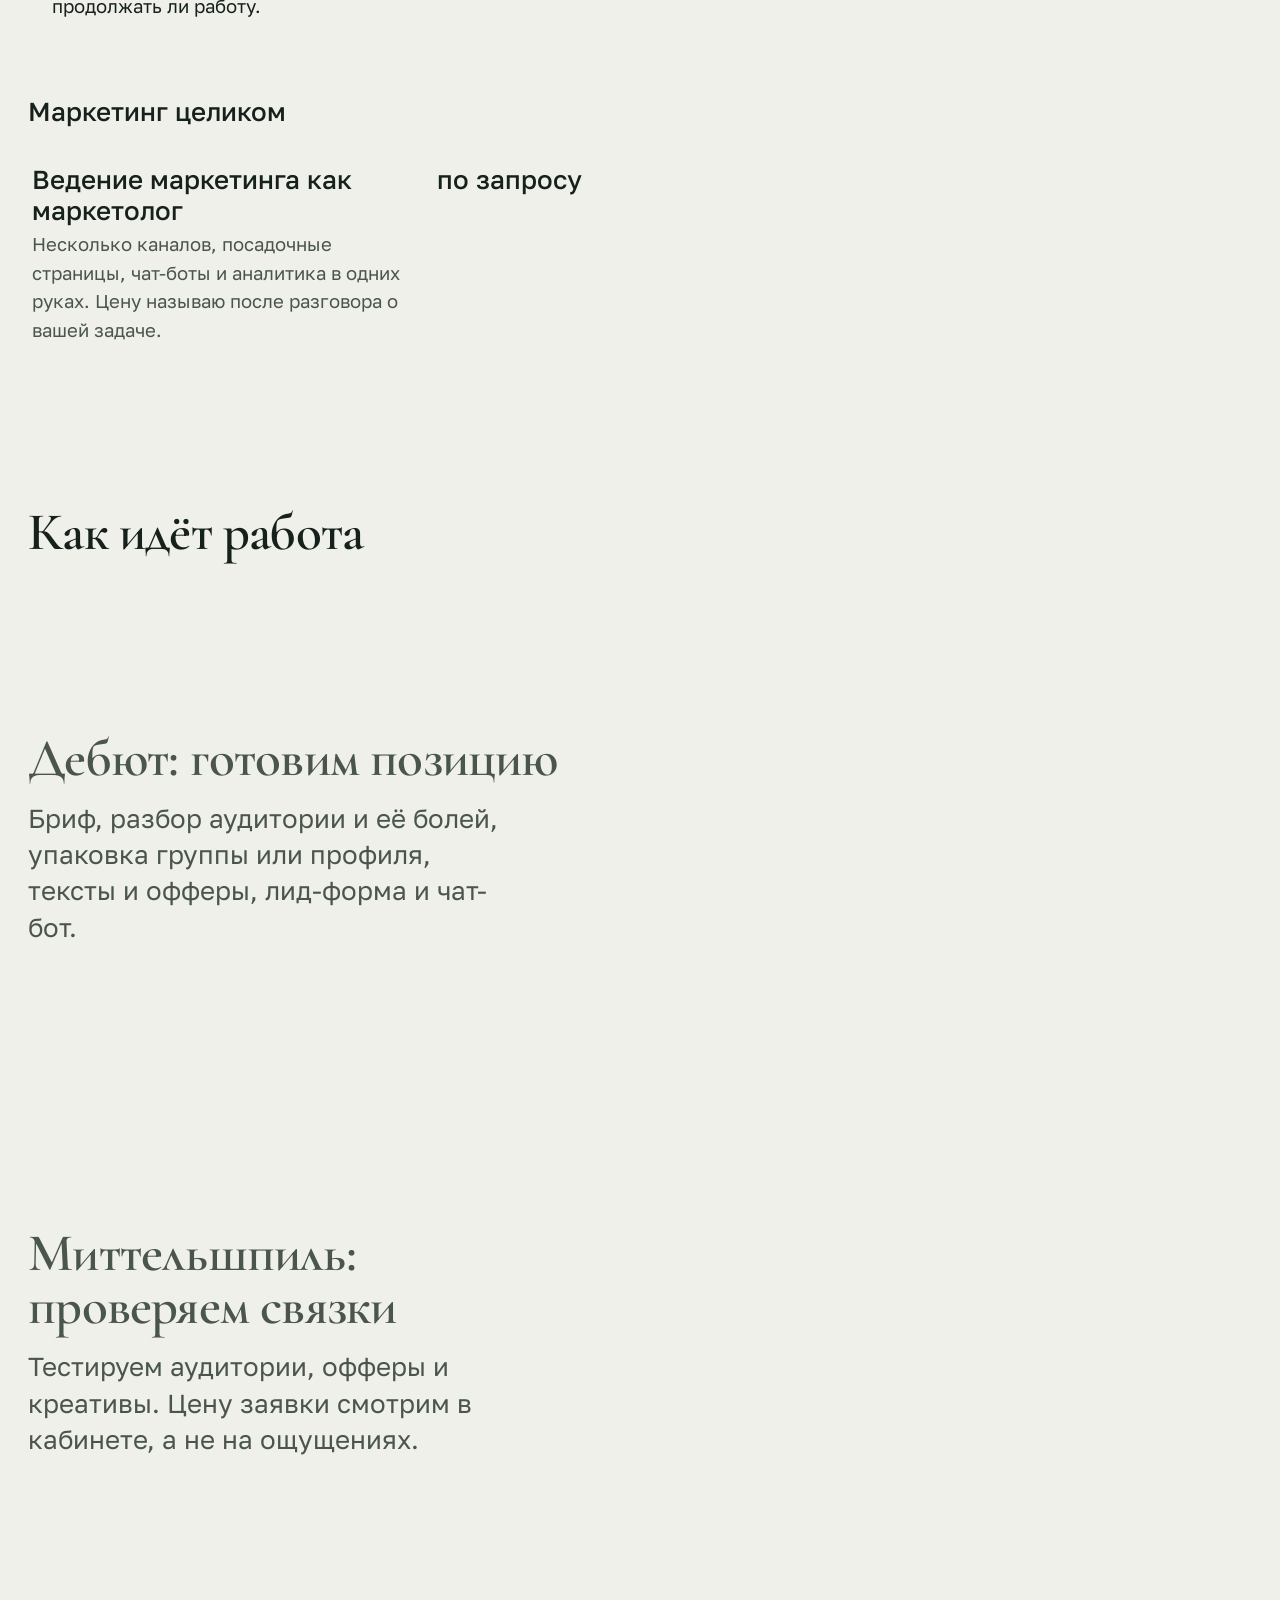
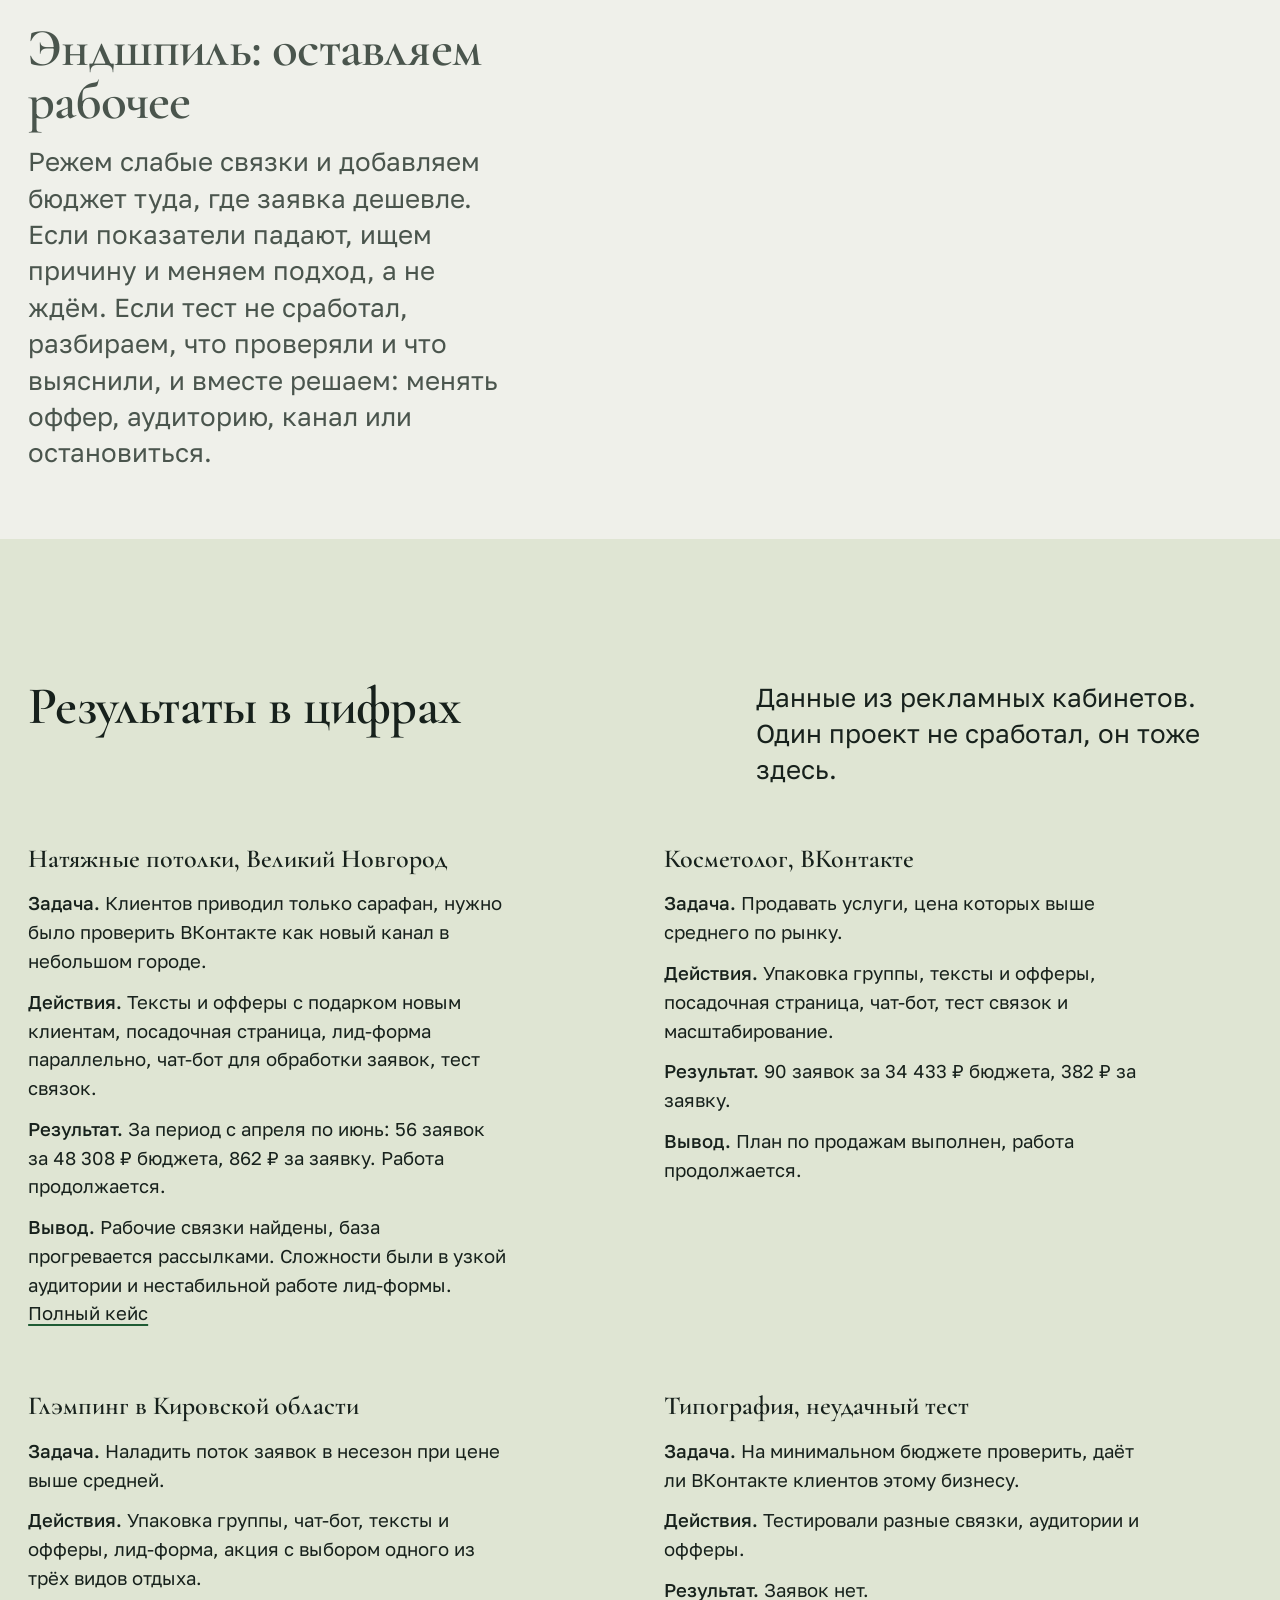
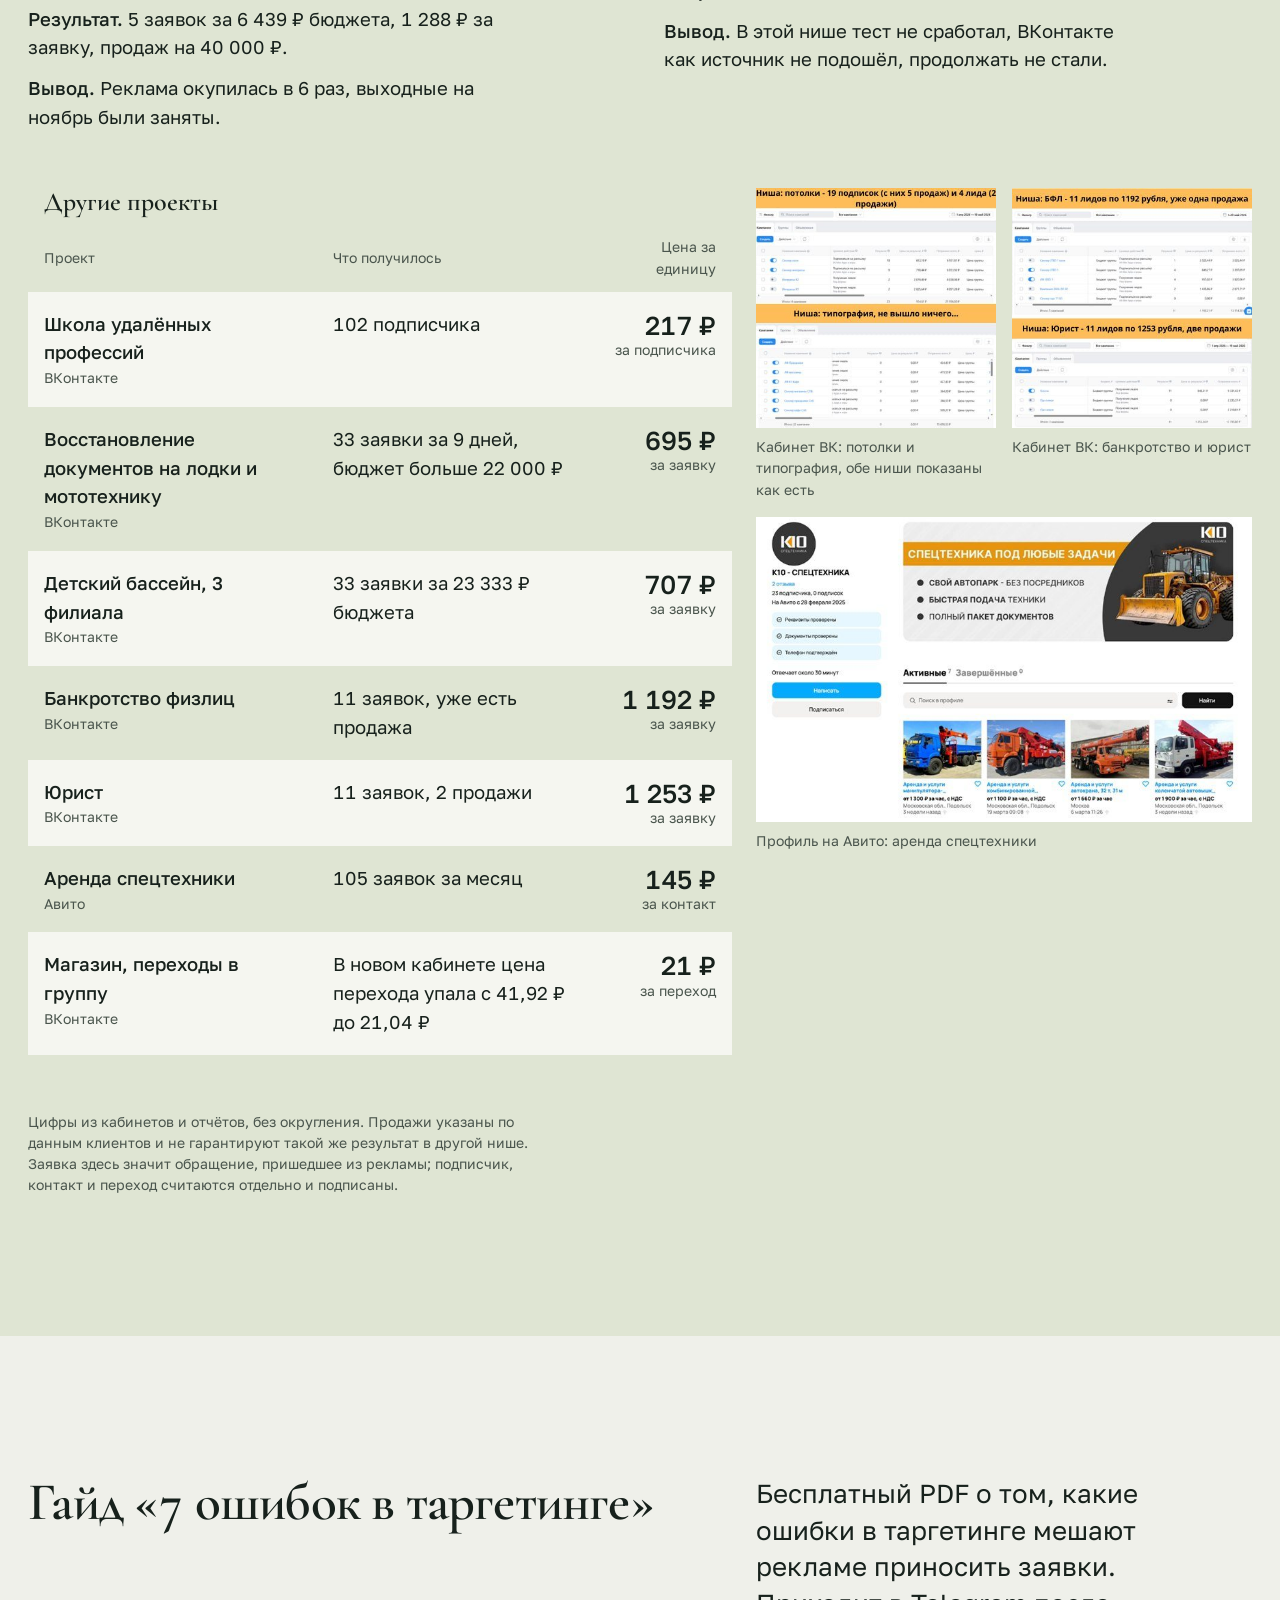
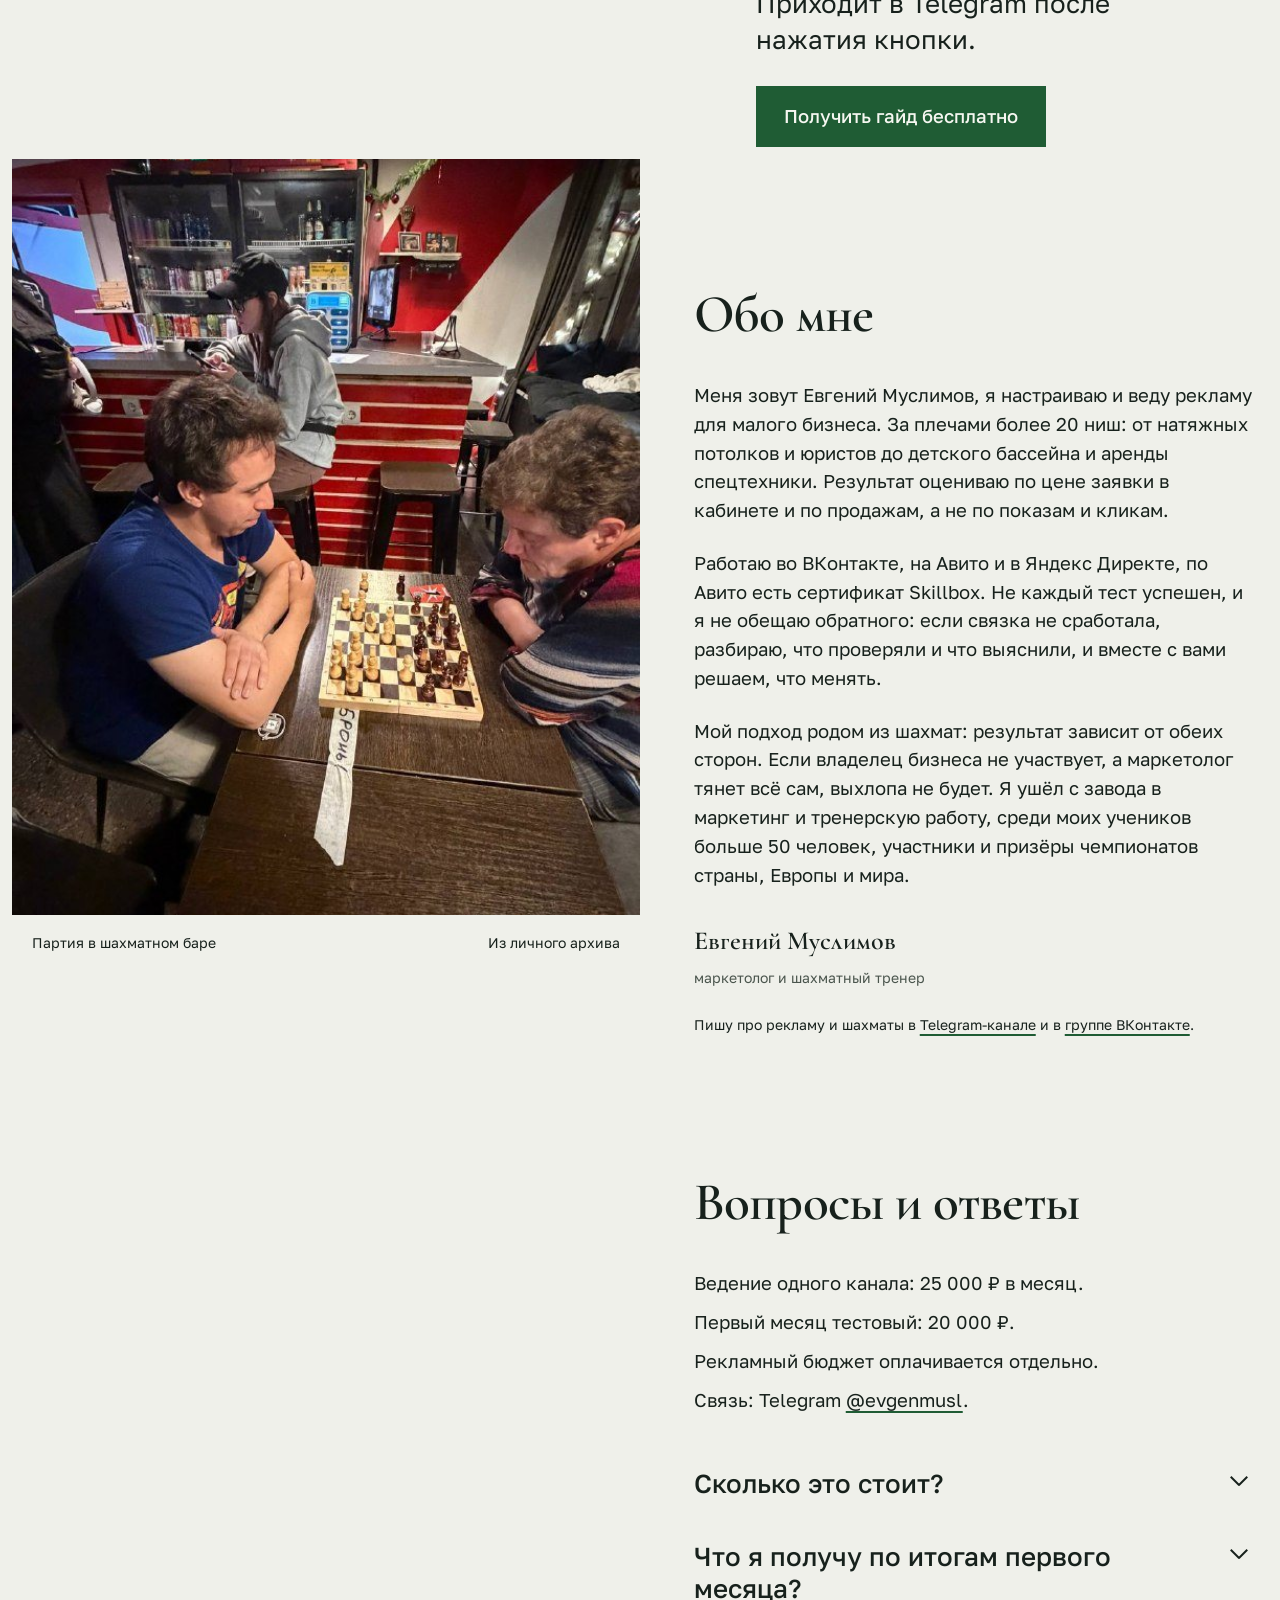
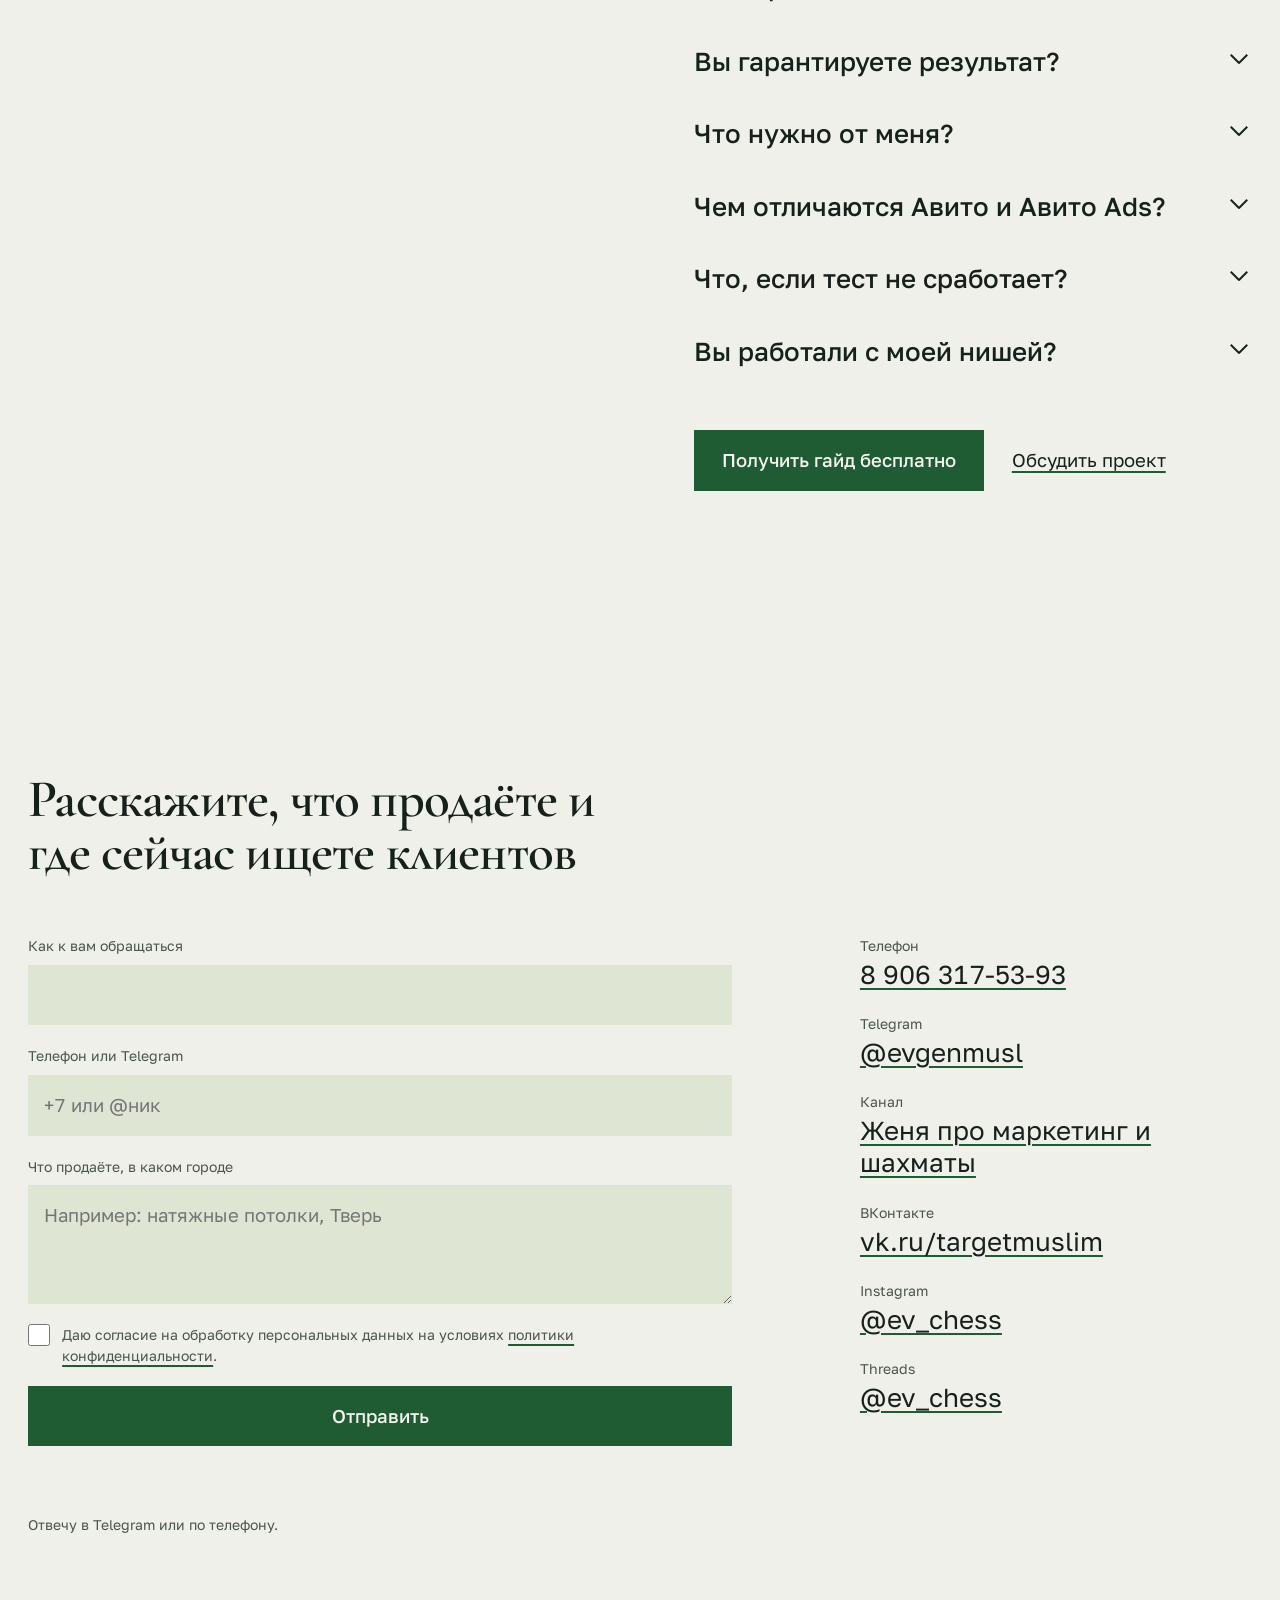
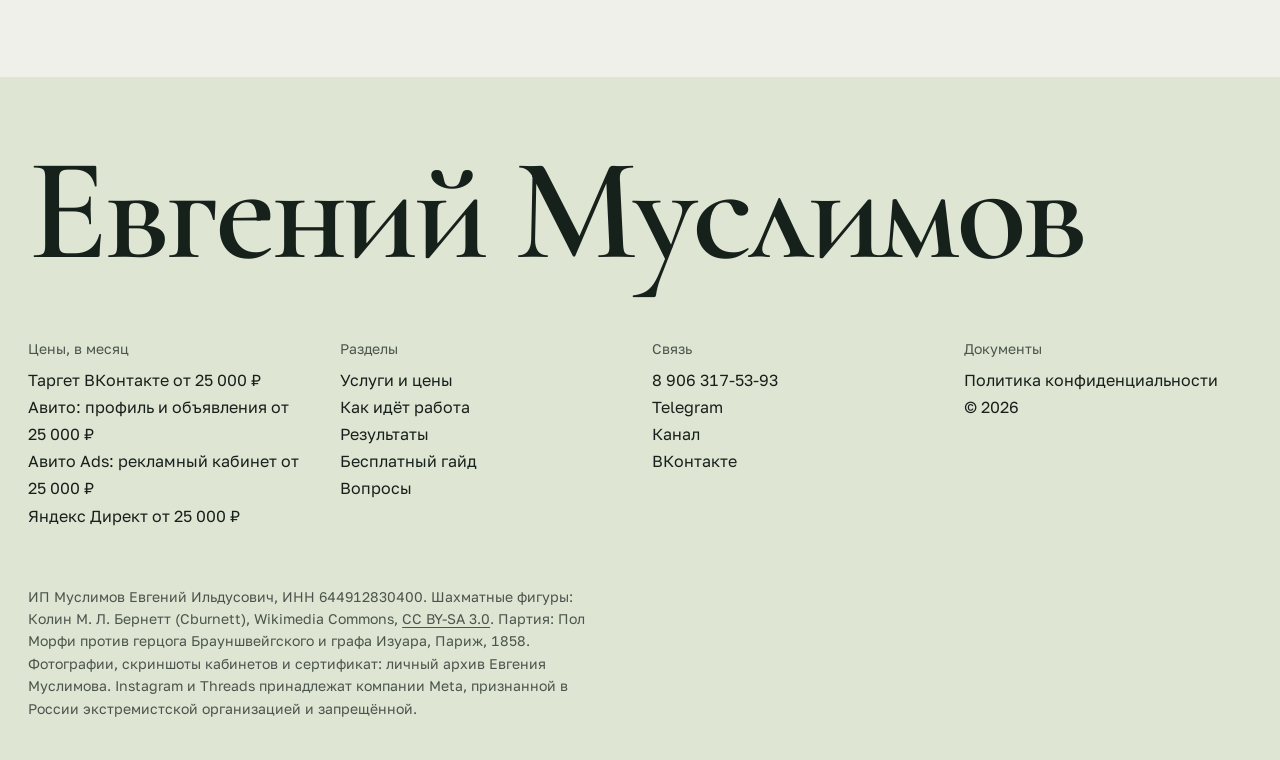
==== commit 39c68ccc: "Аудит: компактная таблица кейсов, период, оговорка про продажи, короче блок про шахматы, чекбокс сог" ====
--- a/index.html
+++ b/index.html
@@ -341,7 +341,7 @@
           <h3>Натяжные потолки, Великий Новгород</h3>
           <p><b>Задача.</b> Клиентов приводил только сарафан, нужно было проверить ВКонтакте как новый канал в небольшом городе.</p>
           <p><b>Действия.</b> Тексты и офферы с подарком новым клиентам, посадочная страница, лид-форма параллельно, чат-бот для обработки заявок, тест связок.</p>
-          <p><b>Результат.</b> 56 заявок за 48&nbsp;308&nbsp;₽ бюджета, 862&nbsp;₽ за заявку. Работа продолжается.</p>
+          <p><b>Результат.</b> За период с апреля по июнь: 56 заявок за 48&nbsp;308&nbsp;₽ бюджета, 862&nbsp;₽ за заявку. Работа продолжается.</p>
           <p><b>Вывод.</b> Рабочие связки найдены, база прогревается рассылками. Сложности были в узкой аудитории и нестабильной работе лид-формы. <a class="link" href="https://teletype.in/@evgenmusl/ogxDxu0qeh4" target="_blank" rel="noopener">Полный кейс</a></p>
         </article>
         <article class="story__item">
@@ -368,22 +368,18 @@
       </div>
 
       <table class="ledger">
-        <caption class="sr">Все результаты рекламных кампаний</caption>
+        <caption class="ledger__cap">Другие проекты</caption>
         <thead>
-          <tr><th scope="col">Проект</th><th scope="col">Что получилось</th><th scope="col">Цена</th></tr>
+          <tr><th scope="col">Проект</th><th scope="col">Что получилось</th><th scope="col">Цена за единицу</th></tr>
         </thead>
         <tbody>
-          <tr><th scope="row">Косметолог<small>ВКонтакте</small></th><td>90 заявок за 34&nbsp;433&nbsp;₽ бюджета</td><td class="num">382&nbsp;₽<small>за заявку</small></td></tr>
           <tr><th scope="row">Школа удалённых профессий<small>ВКонтакте</small></th><td>102 подписчика</td><td class="num">217&nbsp;₽<small>за подписчика</small></td></tr>
           <tr><th scope="row">Восстановление документов на лодки и мототехнику<small>ВКонтакте</small></th><td>33 заявки за 9 дней, бюджет больше 22&nbsp;000&nbsp;₽</td><td class="num">695&nbsp;₽<small>за заявку</small></td></tr>
           <tr><th scope="row">Детский бассейн, 3 филиала<small>ВКонтакте</small></th><td>33 заявки за 23&nbsp;333&nbsp;₽ бюджета</td><td class="num">707&nbsp;₽<small>за заявку</small></td></tr>
-          <tr><th scope="row">Натяжные потолки, Великий Новгород<small>ВКонтакте</small></th><td>56 заявок за 48&nbsp;308&nbsp;₽ бюджета</td><td class="num">862&nbsp;₽<small>за заявку</small></td></tr>
           <tr><th scope="row">Банкротство физлиц<small>ВКонтакте</small></th><td>11 заявок, уже есть продажа</td><td class="num">1&nbsp;192&nbsp;₽<small>за заявку</small></td></tr>
           <tr><th scope="row">Юрист<small>ВКонтакте</small></th><td>11 заявок, 2 продажи</td><td class="num">1&nbsp;253&nbsp;₽<small>за заявку</small></td></tr>
-          <tr><th scope="row">Глэмпинг в Кировской области, несезон<small>ВКонтакте</small></th><td>5 заявок на 6&nbsp;439&nbsp;₽, продаж на 40&nbsp;000&nbsp;₽: окупилось в 6 раз</td><td class="num">1&nbsp;288&nbsp;₽<small>за заявку</small></td></tr>
           <tr><th scope="row">Аренда спецтехники<small>Авито</small></th><td>105 заявок за месяц</td><td class="num">145&nbsp;₽<small>за контакт</small></td></tr>
           <tr><th scope="row">Магазин, переходы в группу<small>ВКонтакте</small></th><td>В новом кабинете цена перехода упала с 41,92&nbsp;₽ до 21,04&nbsp;₽</td><td class="num">21&nbsp;₽<small>за переход</small></td></tr>
-          <tr class="ledger__miss"><th scope="row">Типография<small>ВКонтакте</small></th><td>Не вышло: тест на минимальном бюджете, заявок нет</td><td class="num num--none">—</td></tr>
         </tbody>
       </table>
 
@@ -401,7 +397,7 @@
           <figcaption>Профиль на Авито: аренда спецтехники</figcaption>
         </figure>
       </div>
-      <p class="small muted cases__note">Цифры из кабинетов и отчётов. Продажи указаны там, где они известны. Заявка здесь значит обращение, пришедшее из рекламы; подписчик, контакт и переход считаются отдельно и подписаны в таблице.</p>
+      <p class="small muted cases__note">Цифры из кабинетов и отчётов, без округления. Продажи указаны по данным клиентов и не гарантируют такой же результат в другой нише. Заявка здесь значит обращение, пришедшее из рекламы; подписчик, контакт и переход считаются отдельно и подписаны.</p>
     </div>
   </section>
 
@@ -435,7 +431,7 @@
         <div class="letter">
           <p data-slide="0">Меня зовут Евгений Муслимов, я настраиваю и веду рекламу для малого бизнеса. За плечами более 20 ниш: от натяжных потолков и юристов до детского бассейна и аренды спецтехники. Результат оцениваю по цене заявки в кабинете и по продажам, а не по показам и кликам.</p>
           <p>Работаю во ВКонтакте, на Авито и в Яндекс Директе, по Авито есть сертификат Skillbox. Не каждый тест успешен, и я не обещаю обратного: если связка не сработала, разбираю, что проверяли и что выяснили, и вместе с вами решаем, что менять.</p>
-          <p data-slide="1">Мой подход родом из шахмат. Я ушёл с завода в маркетинг и тренерскую работу, среди моих учеников больше 50 человек, участники и призёры чемпионатов страны, Европы и мира. Из шахмат я взял главное правило: результат зависит от обеих сторон. Если владелец бизнеса не участвует, а маркетолог тянет всё сам, выхлопа не будет.</p>
+          <p data-slide="1">Мой подход родом из шахмат: результат зависит от обеих сторон. Если владелец бизнеса не участвует, а маркетолог тянет всё сам, выхлопа не будет. Я ушёл с завода в маркетинг и тренерскую работу, среди моих учеников больше 50 человек, участники и призёры чемпионатов страны, Европы и мира.</p>
           <figure class="letter__photo"><img src="img/train.jpg" width="800" height="600" alt="Евгений Муслимов играет в шахматы с проводником в купе поезда" loading="lazy"></figure>
           <p class="letter__sign"><span class="letter__name">Евгений Муслимов</span><br><span class="small muted">маркетолог и шахматный тренер</span></p>
           <p class="small">Пишу про рекламу и шахматы в <a class="link" href="https://t.me/chessmar" target="_blank" rel="noopener">Telegram-канале</a> и в <a class="link" href="https://vk.ru/targetmuslim" target="_blank" rel="noopener">группе ВКонтакте</a>.</p>
@@ -507,9 +503,10 @@
             <label for="f-comment">Что продаёте, в каком городе</label>
             <textarea id="f-comment" name="comment" rows="3" placeholder="Например: натяжные потолки, Тверь"></textarea>
           </div>
+          <label class="consent"><input type="checkbox" name="consent" required><span>Даю согласие на обработку персональных данных на условиях <a class="link" href="privacy.html">политики конфиденциальности</a>.</span></label>
           <button class="btn btn--block" type="submit">Отправить</button>
           <p class="form__status" id="form-status" role="status" aria-live="polite"></p>
-          <p class="form__note">Нажимая кнопку, вы соглашаетесь с <a class="link" href="privacy.html">политикой конфиденциальности</a>. Отвечу в Telegram или по телефону.</p>
+          <p class="form__note">Отвечу в Telegram или по телефону.</p>
         </form>
         <ul class="contact__links">
           <li><span>Телефон</span><a class="link" href="tel:+79063175393">8 906 317-53-93</a></li>
--- a/styles.css
+++ b/styles.css
@@ -196,6 +196,7 @@
 .story__item p { max-width: 40ch; }
 .story__item b { font-weight: 500; }
 .ledger { grid-column: 1 / 8; width: 100%; border-collapse: collapse; }
+.ledger__cap { text-align: left; font-family: var(--display); font-weight: 600; font-size: var(--s-lead); line-height: 1.1; padding: 0 16px 20px; }
 .ledger thead th { text-align: left; font-weight: 400; font-size: var(--s-small); color: var(--muted); padding: 0 16px 12px; }
 .ledger thead th:last-child { text-align: right; }
 .ledger tbody tr:nth-child(odd) { background: var(--row); }
@@ -257,6 +258,8 @@
 .hp { position: absolute; left: 0; top: 0; width: 2px; height: 2px; opacity: 0; pointer-events: none; }
 .contact__col form { position: relative; }
 .form__status { min-height: 1.5em; font-weight: 500; }
+.consent { display: flex; gap: 12px; align-items: flex-start; font-size: var(--s-small); line-height: 1.5; color: var(--muted); cursor: pointer; }
+.consent input { width: 22px; height: 22px; margin: 0; flex-shrink: 0; accent-color: var(--accent); }
 .form__note { font-size: var(--s-small); color: var(--muted); max-width: 44ch; }
 
 /* ----- подвал ----- */
